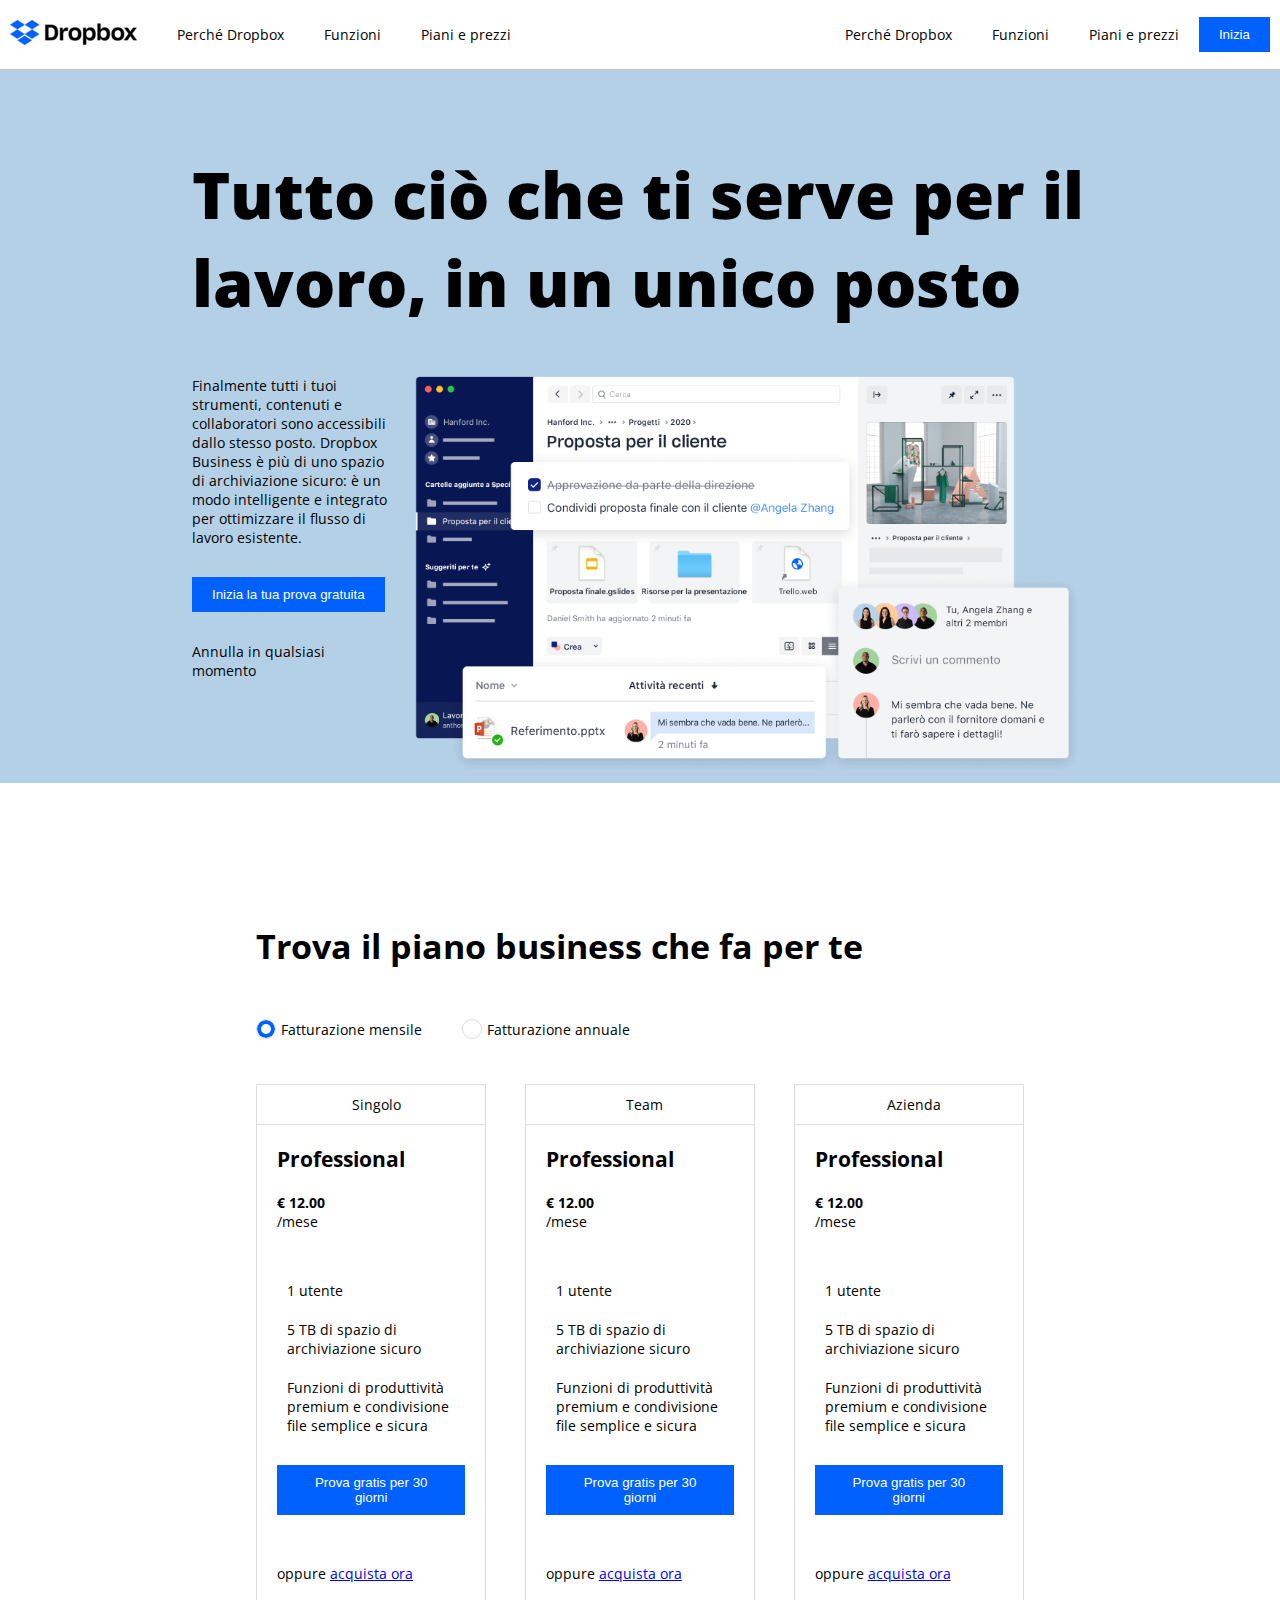
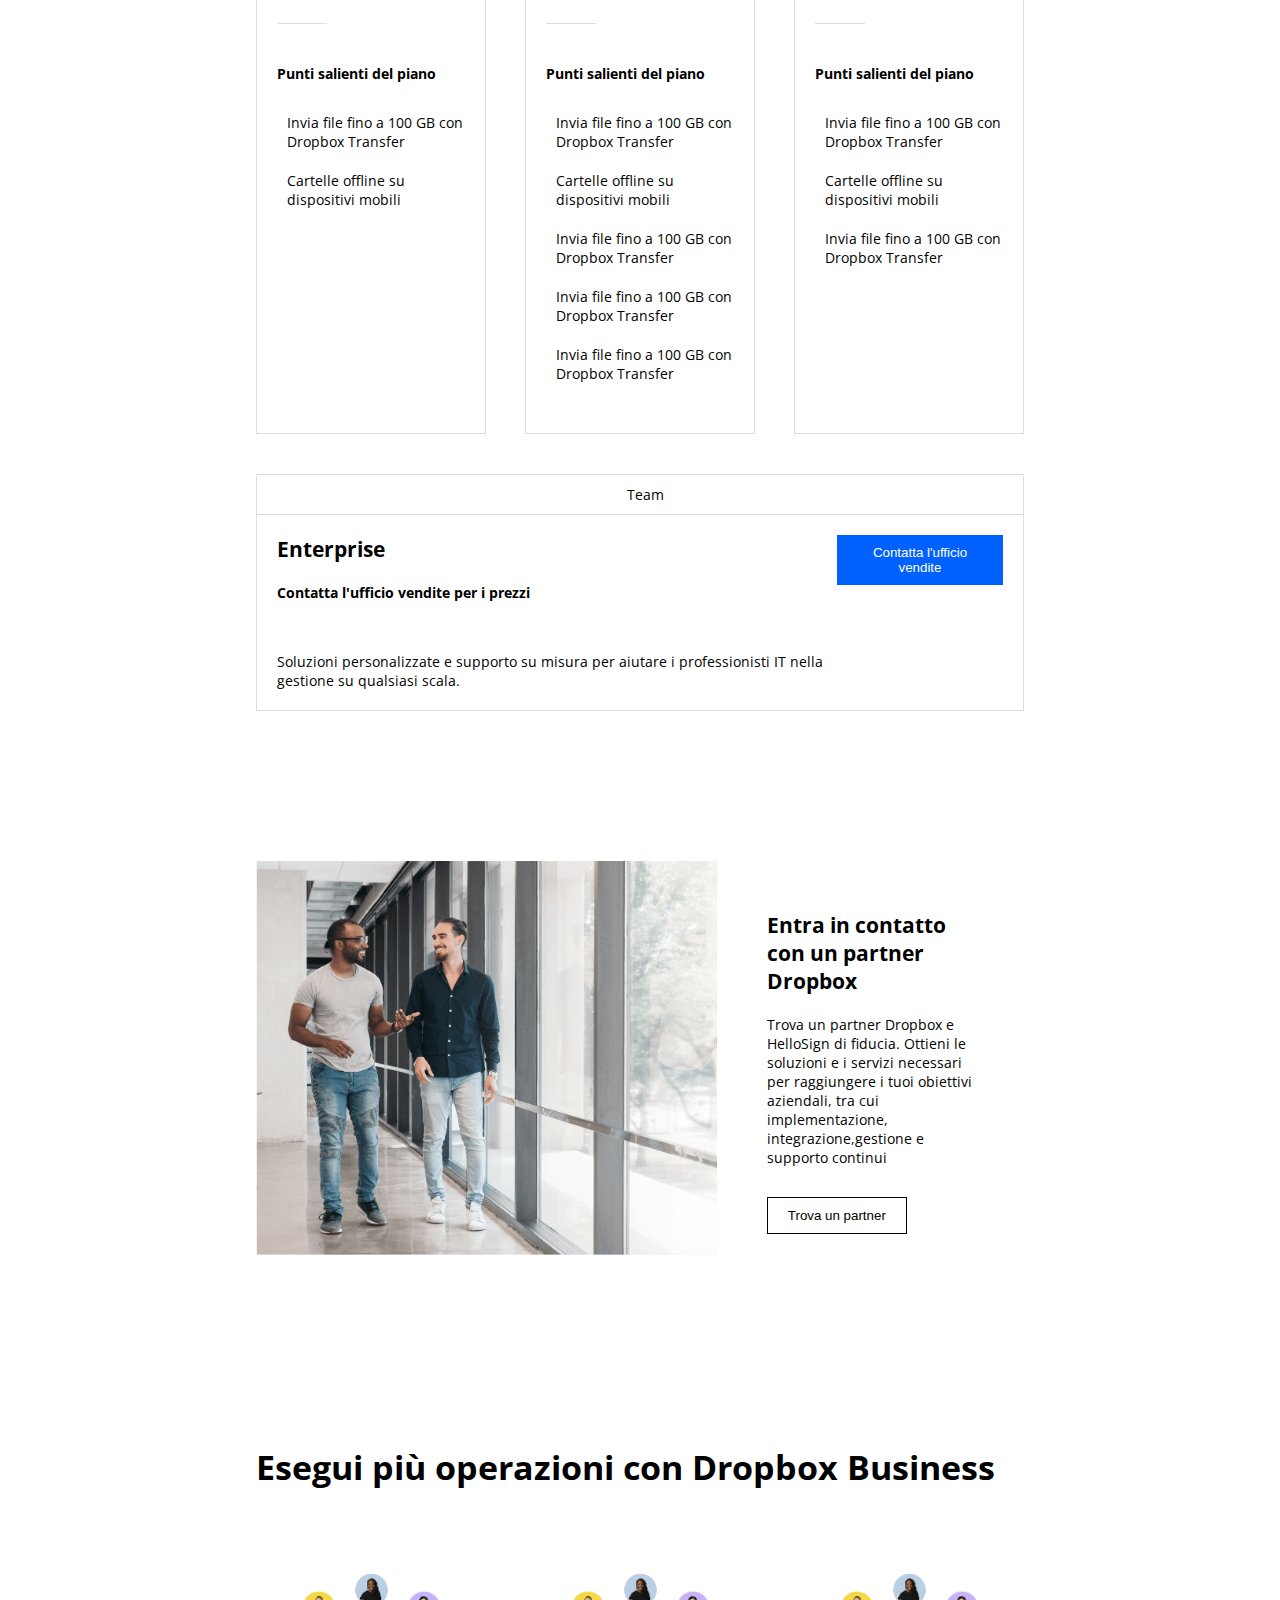
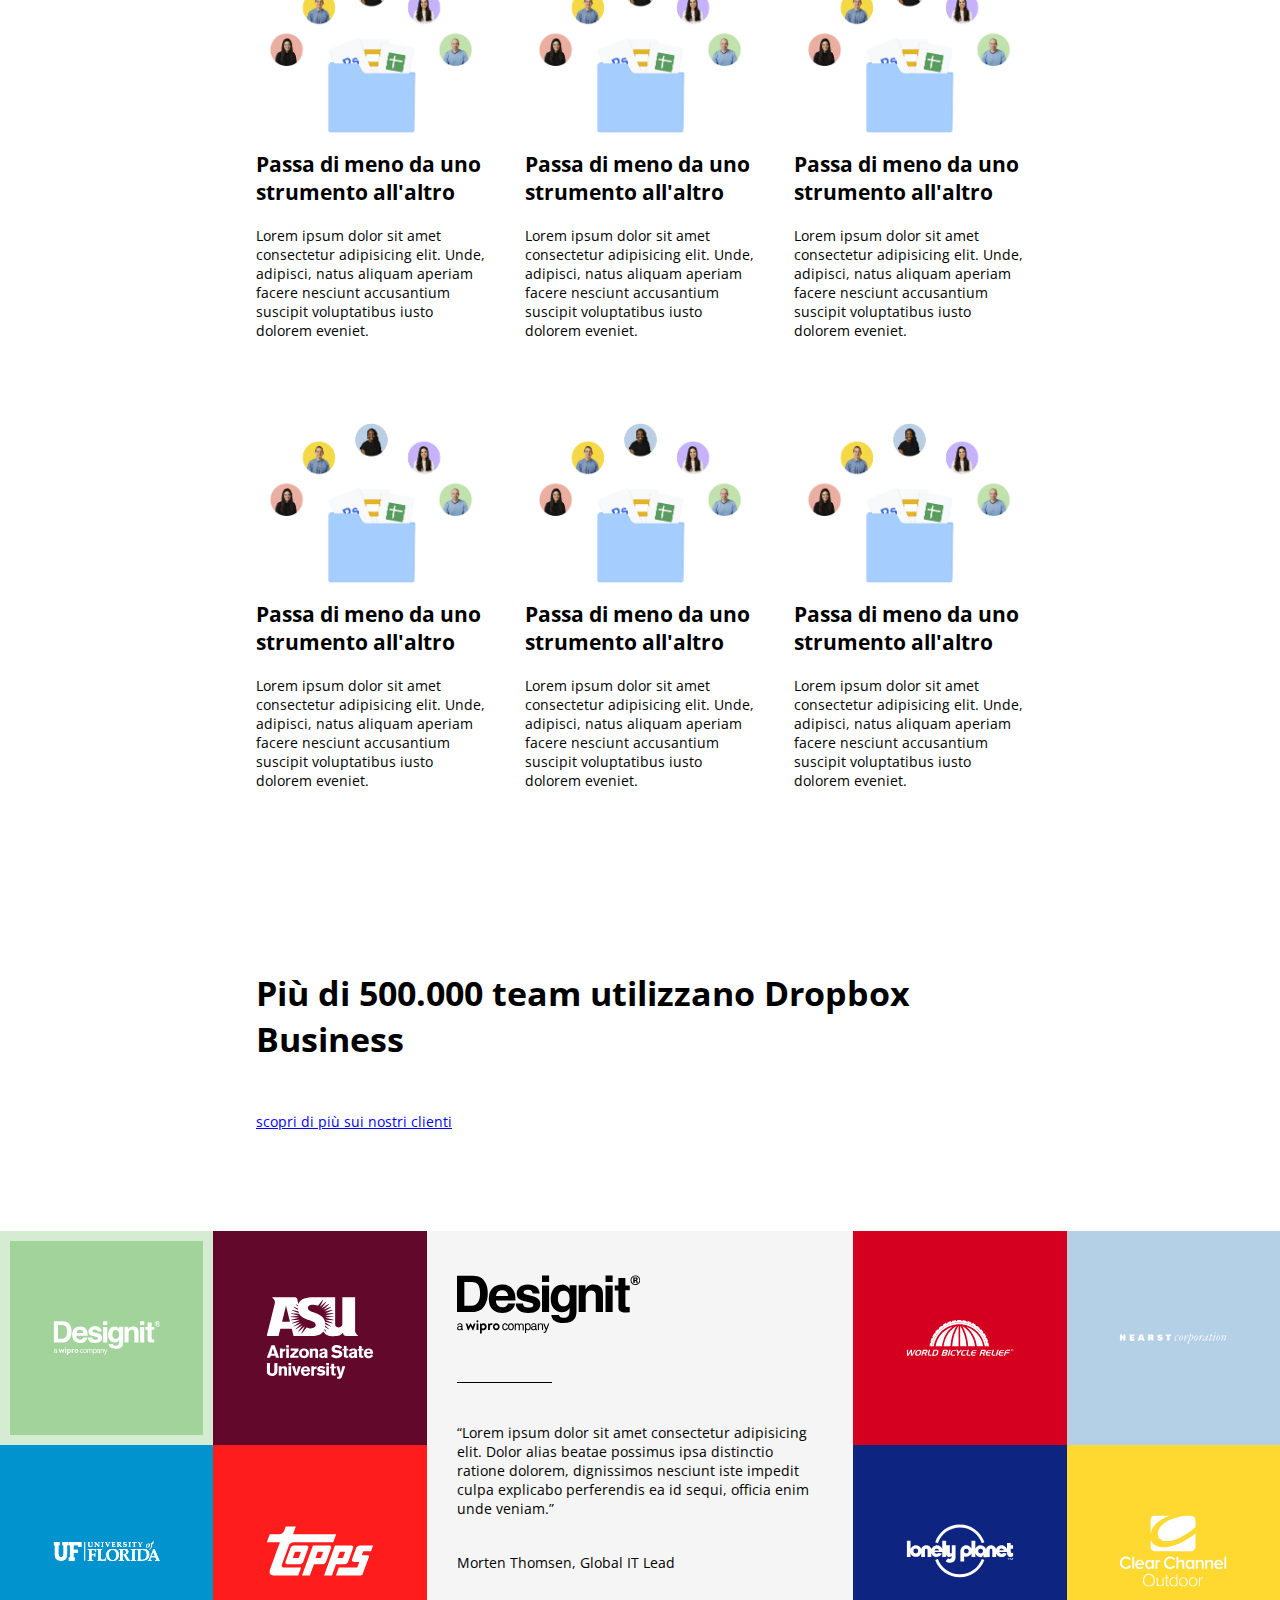
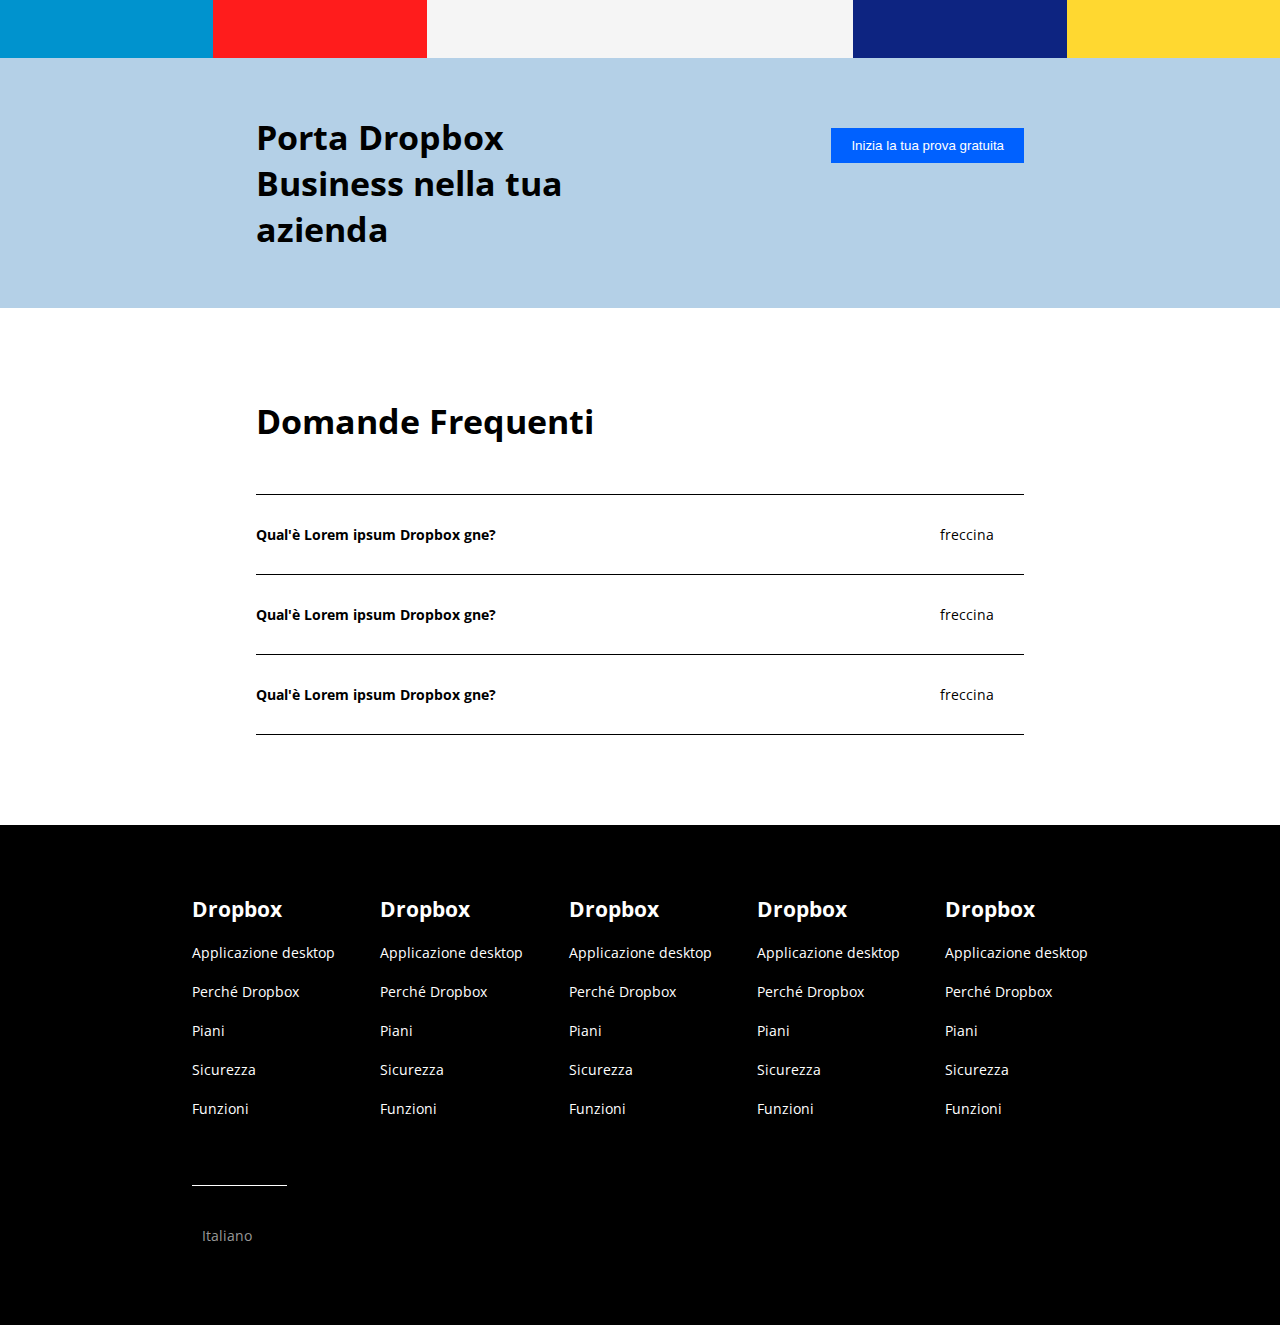
==== index.html @ 6f3a7bd9 "Sezione partner (img + text)" ====
<!DOCTYPE html>
<html lang="en">
<head>
    <meta charset="UTF-8">
    <meta http-equiv="X-UA-Compatible" content="IE=edge">
    <meta name="viewport" content="width=device-width, initial-scale=1.0">

    <!-- Font -->
    <link rel="preconnect" href="https://fonts.googleapis.com">
    <link rel="preconnect" href="https://fonts.gstatic.com" crossorigin>
    <link href="https://fonts.googleapis.com/css2?family=Open+Sans:wght@400;700;800&display=swap" rel="stylesheet">

    <!-- Font-awesome library -->
    <link rel="stylesheet" href="https://cdnjs.cloudflare.com/ajax/libs/font-awesome/6.3.0/css/all.min.css" integrity="sha512-SzlrxWUlpfuzQ+pcUCosxcglQRNAq/DZjVsC0lE40xsADsfeQoEypE+enwcOiGjk/bSuGGKHEyjSoQ1zVisanQ==" crossorigin="anonymous" referrerpolicy="no-referrer" />

    <!-- CSS -->
    <link rel="stylesheet" href="css/style.css">

    <title>Dropbox</title>
</head>

<body>

    <!-- INTESTAZIONE fissa-->
    <header>
        <!-- SINISTRA logo + lista -->
        <nav>
            <div class="img">
                <a href="">
                    <img src="img/logo-small.png" alt="logo header">
                </a>
            </div>
            <ul>
                <li>
                    <a href="#">Perché Dropbox</a>
                </li>
                <li>
                    <a href="#">Funzioni</a>
                </li>
                <li>
                    <a href="#">Piani e prezzi</a>
                </li>

            </ul>
        </nav>

        <!-- DESTRA lista + button -->
        <nav>
            <ul>
                <li>
                    <a href="#">Perché Dropbox</a>
                </li>
                <li>
                    <a href="#">Funzioni</a>
                </li>
                <li>
                    <a href="#">Piani e prezzi</a>
                </li>

            </ul>
            <button>
                <a href="#">
                    Inizia
                </a>
            </button>
        </nav>

    </header>

    <!-- JUMBOTRON -->
    <div class="jumbo">
        <div class="background">
            <div class="centered-wide">
                <h1>Tutto ciò che ti serve per il lavoro, in un unico posto</h1>
                <div class="img-txt">
                    <div class="text">
                        <p>Finalmente tutti i tuoi strumenti, contenuti e collaboratori sono accessibili dallo stesso posto.
                            Dropbox Business è più di uno spazio di archiviazione sicuro: è un modo intelligente e integrato per ottimizzare il flusso di lavoro esistente.
                        </p>
                        <button>
                            <a href="#">Inizia la tua prova gratuita</a>
                        </button>
                        <div>Annulla in qualsiasi momento</div>
                        <div id="jumbo-arrow">
                            <a href="#">
                                <i class="fa-sharp fa-solid fa-arrow-down"></i>
                            </a>
                        </div>
                    </div>
                    <div class="img">
                        <img src="img/jumbo.png" alt="jumbo image">
                    </div>
                </div>
            </div>
        </div>
    </div>

    <!-- parte PRINCIPALE di contenuto -->
    <main>

    <!-- varie sezioni -->

        <!-- Sezione colonne plan -->
        <section class="col-block">
            <div class="centered-narrow">
                <h2>Trova il piano business che fa per te</h2>
                
                <div class="in-line-check">
                    <div class="payment-select">
                        <span class="check selected"></span>
                        <span>Fatturazione mensile</span>
                    </div>
                    <div class="payment-select">
                        <span class="check"></span>
                        <span>Fatturazione annuale</span>
                    </div>
                </div>
                
                <div class="row">
                    
                    <!-- Colonna -->
                    <div class="col">
                        <div class="header">
                            <i class="fa-solid fa-user"></i>
                            <span>Singolo</span>
                        </div>
                        <div class="content">
                            <div class="plan-type">
                                <h3>Professional</h3>
                                <strong class="price">€ 12.00</strong>
                                <br>
                                <span>/mese</span>
                            </div>

                            <ul>
                                <li>
                                    <i class="fa-solid fa-user"></i>
                                    <span>1 utente</span>
                                </li>
                                <li>
                                    <i class="fa-sharp fa-solid fa-folder"></i>
                                    <span>5 TB di spazio di archiviazione sicuro</span>
                                </li>
                                <li>
                                    <i class="fa-sharp fa-solid fa-share-nodes"></i>
                                    <span>Funzioni di produttività premium e condivisione file semplice e sicura</span>
                                </li>

                            </ul>

                            <div class="centered">
                                <button>
                                    <a href="#">Prova gratis per 30 giorni</a>
                                </button>
                            </div>
                            <br>
                            <span>
                                oppure <a class="blue-link" href="#">acquista ora</a>
                            </span>
                            
                            <div class="short-line"></div>

                            <h4>Punti salienti del piano</h4>

                            <ul>
                                <li>
                                    <i class="fa-sharp fa-solid fa-check"></i>
                                    <span>Invia file fino a 100 GB con Dropbox Transfer</span>
                                </li>
                                <li>
                                    <i class="fa-sharp fa-solid fa-check"></i>
                                    <span>Cartelle offline su dispositivi mobili</span>
                                </li>

                            </ul>
                        </div>
                    </div>
                
                    <!-- Colonna -->
                    <div class="col">
                        <div class="header">
                            <i class="fa-solid fa-users"></i>
                            <span>Team</span>
                        </div>
                         <div class="content">
                            <div class="plan-type">
                                <h3>Professional</h3>
                                <strong class="price">€ 12.00</strong>
                                <br>
                                <span>/mese</span>
                            </div>

                            <ul>
                                <li>
                                    <i class="fa-solid fa-user"></i>
                                    <span>1 utente</span>
                                </li>
                                <li>
                                    <i class="fa-sharp fa-solid fa-folder"></i>
                                    <span>5 TB di spazio di archiviazione sicuro</span>
                                </li>
                                <li>
                                    <i class="fa-sharp fa-solid fa-share-nodes"></i>
                                    <span>Funzioni di produttività premium e condivisione file semplice e sicura</span>
                                </li>

                            </ul>

                            <div class="centered">
                                <button>
                                    <a href="#">Prova gratis per 30 giorni</a>
                                </button>
                            </div>
                            <br>
                            <span>
                                oppure <a class="blue-link" href="#">acquista ora</a>
                            </span>
                            
                            <div class="short-line"></div>

                            <h4>Punti salienti del piano</h4>

                            <ul>
                                <li>
                                    <i class="fa-sharp fa-solid fa-check"></i>
                                    <span>Invia file fino a 100 GB con Dropbox Transfer</span>
                                </li>
                                <li>
                                    <i class="fa-sharp fa-solid fa-check"></i>
                                    <span>Cartelle offline su dispositivi mobili</span>
                                </li>
                                <li>
                                    <i class="fa-sharp fa-solid fa-check"></i>
                                    <span>Invia file fino a 100 GB con Dropbox Transfer</span>
                                </li>
                                <li>
                                    <i class="fa-sharp fa-solid fa-check"></i>
                                    <span>Invia file fino a 100 GB con Dropbox Transfer</span>
                                </li>
                                <li>
                                    <i class="fa-sharp fa-solid fa-check"></i>
                                    <span>Invia file fino a 100 GB con Dropbox Transfer</span>
                                </li>

                            </ul>
                        </div>
                    </div>
                    
                    <!-- Colonna -->
                    <div class="col">
                        <div class="header">
                            <i class="fa-sharp fa-solid fa-building"></i>
                            <span>Azienda</span>
                        </div>
                         <div class="content">
                            <div class="plan-type">
                                <h3>Professional</h3>
                                <strong class="price">€ 12.00</strong>
                                <br>
                                <span>/mese</span>
                            </div>

                            <ul>
                                <li>
                                    <i class="fa-solid fa-user"></i>
                                    <span>1 utente</span>
                                </li>
                                <li>
                                    <i class="fa-sharp fa-solid fa-folder"></i>
                                    <span>5 TB di spazio di archiviazione sicuro</span>
                                </li>
                                <li>
                                    <i class="fa-sharp fa-solid fa-share-nodes"></i>
                                    <span>Funzioni di produttività premium e condivisione file semplice e sicura</span>
                                </li>

                            </ul>

                            <div class="centered">
                                <button>
                                    <a href="#">Prova gratis per 30 giorni</a>
                                </button>
                            </div>
                            <br>
                            <span>
                                oppure <a class="blue-link" href="#">acquista ora</a>
                            </span>
                            
                            <div class="short-line"></div>

                            <h4>Punti salienti del piano</h4>

                            <ul>
                                <li>
                                    <i class="fa-sharp fa-solid fa-check"></i>
                                    <span>Invia file fino a 100 GB con Dropbox Transfer</span>
                                </li>
                                <li>
                                    <i class="fa-sharp fa-solid fa-check"></i>
                                    <span>Cartelle offline su dispositivi mobili</span>
                                </li>
                                <li>
                                    <i class="fa-sharp fa-solid fa-check"></i>
                                    <span>Invia file fino a 100 GB con Dropbox Transfer</span>
                                </li>

                            </ul>
                        </div>
                    </div>
                </div>
                <!-- Colonna larga bottom -->
                <div class="col bottom">
                    <div class="header">
                        <i class="fa-sharp fa-solid fa-building"></i>
                        <span>Team</span>
                    </div>
                    <div class="content">
                        <div class="col-bottom-left">
                            <div class="plan-type">
                                <h3>Enterprise</h3>
                                <strong class="price">Contatta l'ufficio vendite per i prezzi</strong>                         
                            </div>
                            <span>
                                Soluzioni personalizzate e supporto su misura per aiutare i professionisti IT nella gestione su qualsiasi scala.
                            </span>
                        </div>
                        
                        <div>
                            <button>
                                <a href="#">
                                    Contatta l'ufficio vendite
                                </a>
                            </button>
                        </div>

                    </div>
                </div>
            </div>
        </section>

        <!-- Sezione immagine-testo -->
        <section>

            <div class="centered-narrow">
                <div class="img-txt">
                    <div class="img">
                        <img src="img/partner.png" alt="partner image">
                    </div>
                    <div class="text">
                        <h3>Entra in contatto con un partner Dropbox</h3>
                        <p>Trova un partner Dropbox e HelloSign di fiducia. Ottieni le soluzioni e i servizi necessari per raggiungere i tuoi obiettivi aziendali, tra cui implementazione, integrazione,gestione e supporto continui</p>
                        <button>
                            <a href="#">Trova un partner</a>
                        </button>
                    </div>
            </div>
                
            </div>

        </section>

        <!-- Sezione cards -->
        <section class="card-section">
            <div class="centered-narrow">
                <h2>Esegui più operazioni con Dropbox Business</h2>
                <!-- contenitore cards -->
                <div class="row">
                    <div class="col">
                        <div class="card">
                            <img src="img/business-feature-switching-tools.png" alt="image">
                            <h3>Passa di meno da uno strumento all'altro</h3>
                            <p>Lorem ipsum dolor sit amet consectetur adipisicing elit. Unde, adipisci, natus aliquam aperiam facere nesciunt accusantium suscipit voluptatibus iusto dolorem eveniet.</p>
                        </div>
                    </div>
                    <div class="col">
                        <div class="card">
                            <img src="img/business-feature-switching-tools.png" alt="image">
                            <h3>Passa di meno da uno strumento all'altro</h3>
                            <p>Lorem ipsum dolor sit amet consectetur adipisicing elit. Unde, adipisci, natus aliquam aperiam facere nesciunt accusantium suscipit voluptatibus iusto dolorem eveniet.</p>
                        </div>
                    </div>
                    <div class="col">
                        <div class="card">
                            <img src="img/business-feature-switching-tools.png" alt="image">
                            <h3>Passa di meno da uno strumento all'altro</h3>
                            <p>Lorem ipsum dolor sit amet consectetur adipisicing elit. Unde, adipisci, natus aliquam aperiam facere nesciunt accusantium suscipit voluptatibus iusto dolorem eveniet.</p>
                        </div>
                    </div>
                    <div class="col">
                        <div class="card">
                            <img src="img/business-feature-switching-tools.png" alt="image">
                            <h3>Passa di meno da uno strumento all'altro</h3>
                            <p>Lorem ipsum dolor sit amet consectetur adipisicing elit. Unde, adipisci, natus aliquam aperiam facere nesciunt accusantium suscipit voluptatibus iusto dolorem eveniet.</p>
                        </div>
                    </div>
                    <div class="col">
                        <div class="card">
                            <img src="img/business-feature-switching-tools.png" alt="image">
                            <h3>Passa di meno da uno strumento all'altro</h3>
                            <p>Lorem ipsum dolor sit amet consectetur adipisicing elit. Unde, adipisci, natus aliquam aperiam facere nesciunt accusantium suscipit voluptatibus iusto dolorem eveniet.</p>
                        </div>
                    </div>
                    <div class="col">
                        <div class="card">
                            <img src="img/business-feature-switching-tools.png" alt="image">
                            <h3>Passa di meno da uno strumento all'altro</h3>
                            <p>Lorem ipsum dolor sit amet consectetur adipisicing elit. Unde, adipisci, natus aliquam aperiam facere nesciunt accusantium suscipit voluptatibus iusto dolorem eveniet.</p>
                        </div>
                    </div>
                </div>
            </div>
        </section>

        <!-- Sezione blocchi companies -->
        <section>
            <div class="centered-narrow">
                <h2>Più di 500.000 team utilizzano Dropbox Business</h2>
                <a href="#" class="blue-link">scopri di più sui nostri clienti</a>
            </div>

            <!-- Blocco quadrati companies -->
            <div class="slider">

                <!-- Macro quadrato -->
                <div class="macro-sq">
                        <div id="sq1l" class="mini-sq slider-select">
                            <svg width="400" height="127" viewBox="0 0 400 127" xmlns="http://www.w3.org/2000/svg">
                                <title>designit</title><g><g transform="translate(0 97.578)"><path d="M85.675 6.92c-4.014 0-7.336 3.391-7.336 7.613 0 4.221 3.253 7.612 7.336 7.612 4.014 0 7.335-3.39 7.335-7.612 0-4.222-3.252-7.613-7.335-7.613zm0 11.627c-2.076 0-3.737-1.8-3.737-4.014 0-2.215 1.66-4.014 3.737-4.014 2.076 0 3.737 1.8 3.737 4.014.069 2.214-1.661 4.014-3.737 4.014zM39.654 7.336h-2.699c-.208 0-.484.207-.554.415l-2.214 6.99-3.806-7.475a.826.826 0 0 0-.623-.346h-.277a.826.826 0 0 0-.623.346l-3.806 7.474-2.215-6.99c-.069-.207-.346-.414-.553-.414h-2.7c-.345 0-.553.276-.414.622L23.599 21.8c.069.208.346.416.553.416h.415a.826.826 0 0 0 .623-.346l4.499-8.79 4.498 8.79a.826.826 0 0 0 .623.346h.415c.208 0 .484-.208.554-.416l4.429-13.84c0-.347-.208-.623-.554-.623zm6.367 0h-2.7a.62.62 0 0 0-.622.622v13.15a.62.62 0 0 0 .623.622h2.699a.62.62 0 0 0 .623-.623V7.958a.62.62 0 0 0-.623-.622zm11.903-.416c-1.869 0-3.599.83-4.844 2.146l-.485-1.315c-.069-.208-.346-.415-.553-.415h-1.246a.62.62 0 0 0-.623.622V28.72a.62.62 0 0 0 .623.623h2.699a.62.62 0 0 0 .623-.623v-7.198c1.176.416 2.422.623 3.737.623 3.806 0 6.92-3.39 6.92-7.612.07-4.222-3.045-7.613-6.851-7.613zm-.761 11.627c-1.108 0-2.215-.277-3.045-.83v-5.468a3.521 3.521 0 0 1 3.045-1.8c2.007 0 3.667 1.8 3.667 4.015 0 2.283-1.66 4.083-3.667 4.083zM74.879 6.92c-2.63 0-4.152 2.146-4.152 2.146l-.485-1.315c-.069-.208-.346-.415-.553-.415h-1.246a.62.62 0 0 0-.623.622v13.15a.62.62 0 0 0 .623.622h2.699a.62.62 0 0 0 .623-.623v-9.204c1.591-1.938 3.598-1.315 4.014-1.107.415.138.692-.07.83-.346.138-.277.692-1.661.969-2.146.207-.484-.139-1.384-2.7-1.384zM45.19.554c-1.176-.346-2.353.415-2.699 1.591-.346 1.177.416 2.422 1.523 2.7 1.176.345 2.353-.416 2.699-1.592.346-1.177-.346-2.353-1.523-2.7z"/><path d="M13.287 21.66a3.373 3.373 0 0 1-.761.278c-.277.069-.484.069-.83.069-.623 0-1.177-.208-1.523-.623a2.418 2.418 0 0 1-.554-1.522H9.55a4.54 4.54 0 0 1-1.868 1.73c-.83.415-1.73.623-2.769.623-.83 0-1.522-.139-2.145-.416-.623-.277-.969-.623-1.384-1.038-.415-.415-.692-.9-.9-1.453a4.29 4.29 0 0 1-.276-1.592c0-.484.069-.969.207-1.453.139-.484.415-.969.83-1.384.416-.415.9-.761 1.523-1.107.623-.277 1.453-.485 2.422-.554l4.291-.277v-1.038c0-.346-.07-.761-.138-1.107a1.64 1.64 0 0 0-.623-1.038c-.277-.208-.554-.415-.9-.554-.346-.138-.83-.207-1.453-.207-.623 0-1.177.069-1.592.207-.415.139-.761.346-.969.623-.484.484-.692 1.038-.692 1.73H.83c0-.692.139-1.246.346-1.73.208-.484.485-.9.9-1.315a5.08 5.08 0 0 1 1.869-1.176 7.239 7.239 0 0 1 2.491-.416c1.384 0 2.491.277 3.322.762.83.553 1.384 1.176 1.73 2.007.277.692.415 1.384.415 2.214v6.99c0 .346.07.623.208.761a.786.786 0 0 0 .553.208h.416l.207-.07v1.869zM9.55 14.81l-3.806.207c-.346 0-.692.07-1.107.208-.346.138-.692.277-1.038.484a3.966 3.966 0 0 0-.762.762c-.207.346-.276.692-.276 1.176 0 .623.207 1.246.622 1.73.416.485 1.177.761 2.146.761a4.29 4.29 0 0 0 1.591-.276c.485-.208.97-.485 1.315-.9.416-.415.762-.969.9-1.523.208-.553.277-1.176.277-1.73v-.9h.138zm101.315 2.145c-.07.761-.208 1.453-.484 2.076a6.31 6.31 0 0 1-1.177 1.592c-.484.484-1.107.9-1.8 1.176-.691.277-1.452.416-2.352.416-1.315 0-2.353-.277-3.183-.762-.83-.553-1.523-1.176-2.007-1.937a7.212 7.212 0 0 1-.9-2.077c-.208-.83-.277-1.73-.277-2.837 0-1.107.07-2.007.277-2.837.208-.83.484-1.454.9-2.076.484-.762 1.176-1.385 2.007-1.938.83-.554 1.868-.761 3.183-.761.83 0 1.592.138 2.284.415.692.277 1.245.623 1.73 1.107a6.31 6.31 0 0 1 1.176 1.592c.277.623.485 1.315.554 2.076h-2.422c-.07-.484-.208-.9-.346-1.315-.208-.346-.416-.692-.692-.969a2.606 2.606 0 0 0-1.038-.623 4.03 4.03 0 0 0-1.315-.207c-.554 0-1.038.069-1.384.277-.416.207-.762.415-1.038.692a3.428 3.428 0 0 0-1.108 1.937c-.207.83-.277 1.661-.277 2.56 0 .9.07 1.731.277 2.561.208.83.554 1.454 1.108 1.938.346.277.692.485 1.038.692.415.208.83.277 1.384.277.484 0 .969-.07 1.384-.277.415-.207.761-.415 1.038-.692.277-.277.484-.553.623-.9.138-.346.276-.76.346-1.245h2.491v.069zm13.149-2.353c0 1.107-.139 2.215-.415 3.183-.277 1.039-.83 1.869-1.592 2.7-.554.484-1.177.9-1.869 1.245a6.56 6.56 0 0 1-2.422.485c-.9 0-1.73-.139-2.422-.485a5.53 5.53 0 0 1-1.868-1.246c-.762-.76-1.315-1.66-1.592-2.699a12.173 12.173 0 0 1-.415-3.183c0-1.107.138-2.214.415-3.183.277-1.038.83-1.869 1.592-2.7a8.793 8.793 0 0 1 1.868-1.245 6.56 6.56 0 0 1 2.422-.484c.9 0 1.73.138 2.422.484a5.53 5.53 0 0 1 1.869 1.246c.761.761 1.315 1.66 1.592 2.699.276.969.415 2.007.415 3.183zm-2.422 0c0-.83-.07-1.66-.277-2.491a4.625 4.625 0 0 0-1.038-2.007c-.277-.277-.692-.554-1.107-.761-.416-.208-.9-.277-1.454-.277-.553 0-1.038.069-1.453.277-.415.207-.761.415-1.107.76a4.625 4.625 0 0 0-1.038 2.008c-.208.83-.277 1.591-.277 2.491 0 .83.069 1.661.277 2.491.207.83.553 1.454 1.038 2.007.277.277.692.554 1.107.762.415.207.9.276 1.453.276.554 0 1.038-.069 1.454-.276.415-.208.76-.416 1.107-.762a4.625 4.625 0 0 0 1.038-2.007c.207-.83.277-1.66.277-2.49zm21.66 7.197v-9.135c0-.484-.069-.968-.138-1.384-.069-.415-.277-.761-.484-1.038-.208-.277-.485-.553-.9-.692a3.765 3.765 0 0 0-1.384-.277c-.415 0-.83.07-1.176.277-.346.139-.692.415-.97.692a3.529 3.529 0 0 0-.968 1.8 10.745 10.745 0 0 0-.208 2.145v7.682h-2.422v-9.135c0-.485-.07-.97-.138-1.385-.07-.415-.208-.76-.485-1.038-.207-.276-.484-.553-.9-.692a3.765 3.765 0 0 0-1.383-.276 3.15 3.15 0 0 0-1.385.346c-.415.207-.76.553-1.038.9a4.396 4.396 0 0 0-.76 1.73 9.734 9.734 0 0 0-.209 1.937v7.682h-2.352V7.543h2.076l.207 2.076c.346-.83.9-1.453 1.661-1.799.761-.415 1.523-.623 2.353-.623 1.038 0 1.938.208 2.7.692a4.589 4.589 0 0 1 1.59 2.007c.208-.484.416-.83.762-1.176.277-.346.692-.623 1.038-.83.415-.208.83-.416 1.246-.485.415-.139.9-.139 1.315-.139 1.591 0 2.837.485 3.598 1.454.762.969 1.177 2.214 1.177 3.875v9.481h-2.422V21.8zm17.717-7.197a10.99 10.99 0 0 1-.554 3.46c-.346 1.038-.9 1.938-1.591 2.63a6.738 6.738 0 0 1-1.661 1.038c-.623.277-1.384.415-2.215.415-.415 0-.761-.069-1.176-.138-.416-.07-.762-.208-1.177-.415-.346-.139-.692-.416-1.038-.623-.277-.277-.554-.554-.761-.9v7.82h-2.422V7.336h2.076l.138 1.868c.415-.692 1.038-1.246 1.8-1.66.83-.416 1.591-.554 2.422-.554.9 0 1.66.138 2.353.415.692.277 1.245.692 1.73 1.176.692.692 1.176 1.592 1.522 2.63.346 1.038.554 2.145.554 3.391zm-2.422 0c0-.692-.07-1.315-.208-2.007a7.905 7.905 0 0 0-.623-1.8c-.277-.553-.692-.968-1.245-1.314-.554-.346-1.177-.484-1.938-.484-.554 0-.969.069-1.315.276-.346.208-.692.416-.969.692-.623.554-1.038 1.177-1.246 2.007-.207.83-.346 1.661-.346 2.56 0 .9.139 1.8.346 2.561.208.83.623 1.454 1.246 2.007.277.277.623.485.969.692.346.208.83.277 1.315.277.761 0 1.453-.138 1.938-.484.553-.346.968-.761 1.245-1.246a6.889 6.889 0 0 0 .623-1.8 8.754 8.754 0 0 0 .208-1.937zm16.193 7.059a3.373 3.373 0 0 1-.76.277c-.278.069-.485.069-.831.069-.623 0-1.177-.208-1.523-.623a2.418 2.418 0 0 1-.553-1.522h-.07a4.54 4.54 0 0 1-1.868 1.73c-.83.415-1.73.623-2.768.623-.83 0-1.523-.139-2.146-.416a4.93 4.93 0 0 1-1.522-1.038c-.415-.415-.692-.9-.9-1.453a4.29 4.29 0 0 1-.277-1.592c0-.484.07-.969.208-1.453.139-.484.415-.969.83-1.384.416-.415.9-.761 1.523-1.107.623-.277 1.453-.485 2.422-.554l4.29-.277v-1.038c0-.346-.068-.761-.138-1.107a1.64 1.64 0 0 0-.622-1.038c-.277-.208-.554-.415-.9-.554-.346-.138-.83-.207-1.453-.207-.623 0-1.177.069-1.592.207-.415.139-.761.346-.969.623-.484.484-.692 1.038-.692 1.73h-2.353c0-.692.139-1.246.346-1.73.208-.484.485-.9.9-1.315a5.08 5.08 0 0 1 1.868-1.176 7.239 7.239 0 0 1 2.492-.416c1.384 0 2.491.277 3.321.762.83.553 1.385 1.176 1.73 2.007.277.692.416 1.384.416 2.214v6.99c0 .346.069.623.207.761a.786.786 0 0 0 .554.208h.415l.208-.07v1.869h.207zm-3.737-6.851l-3.806.207c-.346 0-.692.07-1.107.208-.346.138-.692.277-1.038.484a3.966 3.966 0 0 0-.761.762c-.208.346-.277.692-.277 1.176 0 .623.207 1.246.623 1.73.415.485 1.176.761 2.145.761a4.29 4.29 0 0 0 1.592-.276c.484-.208.969-.485 1.315-.9.415-.415.76-.969.9-1.523.207-.553.276-1.176.276-1.73v-.9h.138zm14.395 6.99v-9.136c0-1.107-.208-1.937-.692-2.56-.485-.623-1.246-.9-2.422-.9-.692 0-1.315.208-1.8.623a4.001 4.001 0 0 0-1.245 1.592 3.831 3.831 0 0 0-.415 1.799c-.07.692-.07 1.315-.07 1.869v6.712h-2.422V7.405h2.076l.208 2.145c.208-.415.415-.761.761-1.107.346-.346.692-.554 1.038-.761.415-.208.83-.346 1.246-.485.415-.138.83-.138 1.246-.138 1.66 0 2.837.484 3.667 1.384.83.9 1.246 2.214 1.246 3.875V21.8h-2.422zm9.55 2.906c-.346.9-.83 1.66-1.384 2.214-.554.554-1.384.83-2.491.83-.623 0-1.108-.068-1.454-.138-.346-.069-.622-.138-.692-.207V25.26c.139.069.346.069.485.138.138.07.346.07.553.07h.692a2.65 2.65 0 0 0 1.315-.347c.346-.208.623-.554.83-1.107l.9-2.422-5.674-14.395h2.699l4.221 11.35 4.014-11.35h2.491l-6.505 17.509z"/></g><path d="M16.055 14.533v51.765H31.42c7.82 0 13.287-3.876 16.401-11.558 1.661-4.221 2.491-9.273 2.491-15.155 0-8.097-1.245-14.256-3.806-18.616-2.56-4.29-7.543-6.436-15.086-6.436H16.055zM46.436 2.56C52.042 4.36 56.54 7.75 59.931 12.595a35.985 35.985 0 0 1 5.675 12.803c.968 4.567 1.522 8.927 1.522 13.149 0 10.519-2.145 19.446-6.367 26.713-5.744 9.896-14.602 14.81-26.574 14.81H0V.83h34.187c4.913.07 8.996.623 12.249 1.73zm42.837 33.287c-2.145 2.145-3.53 5.12-4.083 8.858h26.298c-.277-3.945-1.661-6.99-4.083-9.066-2.422-2.076-5.467-3.114-9.066-3.114-3.875.07-6.92 1.107-9.066 3.322M112.18 22.56c4.083 1.799 7.474 4.705 10.104 8.65 2.422 3.46 3.944 7.543 4.636 12.11.416 2.7.623 6.506.485 11.627h-42.56c.276 5.952 2.283 10.035 6.09 12.457 2.352 1.453 5.12 2.214 8.373 2.214 3.46 0 6.298-.83 8.512-2.63 1.8-1.522 2.215-2.283 3.114-5.536h15.64c-.415 5.052-2.283 8.512-5.674 12.111-5.26 5.675-12.526 8.512-22.007 8.512-7.751 0-14.672-2.422-20.554-7.197-5.951-4.775-8.927-12.664-8.927-23.46 0-10.173 2.63-17.924 8.027-23.391 5.398-5.398 12.388-8.097 20.9-8.097 5.121-.139 9.758.83 13.84 2.63m31.696 38.823c.346 2.699 1.038 4.637 2.077 5.813 1.937 2.007 5.467 3.045 10.588 3.045 3.045 0 5.398-.415 7.197-1.315 1.8-.9 2.699-2.214 2.699-4.014 0-1.73-.692-3.044-2.145-3.944-1.454-.9-6.782-2.422-15.987-4.637-6.643-1.66-11.349-3.737-14.048-6.159-2.768-2.422-4.083-5.952-4.083-10.519 0-5.398 2.145-10.035 6.367-13.98 4.221-3.875 10.242-5.812 17.924-5.812 7.266 0 13.218 1.453 17.854 4.36 4.637 2.906 7.267 7.958 7.959 15.155h-15.294c-.208-1.938-.762-3.53-1.661-4.706-1.73-2.076-4.568-3.114-8.65-3.114-3.323 0-5.745.485-7.198 1.592-1.384 1.038-2.145 2.214-2.145 3.668 0 1.799.761 3.045 2.283 3.806 1.523.83 6.852 2.214 15.987 4.221 6.09 1.454 10.726 3.599 13.702 6.505 3.045 2.907 4.498 6.575 4.498 11.004 0 5.813-2.145 10.519-6.436 14.187-4.36 3.668-11.003 5.467-20.069 5.467-9.204 0-15.986-1.938-20.415-5.813-4.36-3.876-6.575-8.858-6.575-14.81h15.571zm98.063 2.076c2.422-2.699 3.668-6.99 3.668-12.941 0-5.536-1.177-9.827-3.53-12.734-2.353-2.906-5.398-4.36-9.342-4.36-5.33 0-8.997 2.492-11.004 7.544-1.038 2.699-1.592 6.02-1.592 9.965 0 3.391.554 6.436 1.73 9.135 2.007 4.914 5.744 7.405 11.073 7.405 3.53.07 6.505-1.315 8.997-4.014m-5.19-42.076c3.736 1.523 6.712 4.36 8.996 8.443v-8.443h15.017v55.571c0 7.543-1.245 13.287-3.806 17.093-4.36 6.644-12.734 9.897-25.121 9.897-7.474 0-13.564-1.454-18.27-4.43-4.706-2.906-7.336-7.335-7.82-13.148h16.678c.415 1.8 1.107 3.045 2.076 3.875 1.661 1.384 4.43 2.076 8.305 2.076 5.467 0 9.204-1.868 11.072-5.536 1.246-2.353 1.869-6.298 1.869-11.834v-3.737c-1.453 2.491-3.045 4.36-4.775 5.606-3.045 2.353-6.99 3.46-11.834 3.46-7.543 0-13.495-2.63-17.993-7.89-4.498-5.259-6.713-12.456-6.713-21.453 0-8.72 2.145-15.986 6.505-21.937 4.29-5.952 10.45-8.859 18.34-8.859 2.768-.069 5.328.416 7.473 1.246m75.987 3.46c3.806 3.184 5.744 8.443 5.744 15.779V80h-15.71V44.43c0-3.046-.415-5.468-1.246-7.06-1.522-2.976-4.36-4.498-8.58-4.498-5.191 0-8.651 2.145-10.59 6.574-1.037 2.353-1.522 5.33-1.522 8.928v31.695h-15.294V21.522h14.74v8.582c1.939-3.045 3.807-5.19 5.537-6.505 3.114-2.353 7.128-3.53 11.972-3.53 6.229 0 11.142 1.592 14.949 4.775m11.349-2.837h15.571V80h-15.571V22.007zm15.502-7.474h-15.502V.415h15.502v14.118zm-154.118 7.474h15.502V80h-15.502V22.007zm15.502-7.474h-15.502V.415h15.502v14.118zm143.114 18.2V22.008h8.097V5.467h15.225v16.47h9.55v10.727h-9.55v31.073c0 2.422.346 3.875.9 4.498.622.623 2.49.9 5.605.9.484 0 .969 0 1.453-.07.485 0 1.038-.068 1.523-.138v11.488l-7.267.346c-7.266.208-12.18-.969-14.81-3.806-1.73-1.73-2.63-4.429-2.63-8.166V32.734h-8.096zm46.09-25.743c-.415-.139-1.038-.208-1.8-.208h-.691v3.391h1.176c.692 0 1.246-.138 1.661-.415.415-.277.623-.761.623-1.384 0-.692-.346-1.177-.969-1.384zm-5.536 9.342V4.706H390.31c.97.07 1.661.277 2.284.623 1.038.553 1.592 1.453 1.592 2.768 0 .969-.277 1.66-.83 2.076-.554.484-1.246.692-2.008.83.693.139 1.315.346 1.661.693.692.553 1.038 1.453 1.038 2.63v1.037c0 .07 0 .208.07.346 0 .139 0 .208.069.346l.138.346h-2.906c-.07-.346-.139-.9-.208-1.591 0-.692-.07-1.177-.208-1.454a1.248 1.248 0 0 0-.83-.83c-.277-.138-.554-.208-1.038-.208l-.623-.069h-.623v4.083h-3.252zM383.045 4.43c-1.66 1.73-2.491 3.737-2.491 6.09 0 2.422.83 4.498 2.56 6.228 1.661 1.73 3.737 2.561 6.09 2.561 2.422 0 4.43-.9 6.09-2.56 1.661-1.73 2.56-3.807 2.56-6.16s-.83-4.36-2.49-6.09c-1.662-1.73-3.738-2.63-6.16-2.63-2.422-.069-4.429.762-6.159 2.561zm13.495 13.633c-2.007 2.007-4.498 2.976-7.336 2.976-2.976 0-5.467-1.038-7.474-3.045-2.007-2.007-3.045-4.498-3.045-7.474 0-3.045 1.107-5.606 3.253-7.612 2.076-1.938 4.498-2.838 7.197-2.838 2.907 0 5.329 1.038 7.405 3.114 2.007 2.007 3.114 4.499 3.114 7.405.07 2.907-.969 5.398-3.114 7.474z"/></g>
                            </svg>

                        </div>
                        <div id="sq2l" class="mini-sq">
                            <svg width="398" height="305" viewBox="0 0 398 305" xmlns="http://www.w3.org/2000/svg"><title>asu_university_vert_rgb</title><g transform="translate(-1 -1)"><g transform="translate(0 179.31)"><path d="M30.62 1.655l17.104 46.62H35.31l-2.207-7.447H16l-2.207 7.448H1.38l17.38-46.62H30.62zm-6.344 11.31c-.552 2.483-1.38 4.966-1.931 7.173-1.104 3.586-2.759 9.103-3.862 12.414h11.862l-6.07-19.586zm36.138 4.414c2.207-1.93 4.69-3.31 9.93-3.862v9.104l-3.31.551c-4.965.828-6.344 1.656-6.344 6.07v19.586H50.483V13.793h9.93v3.586zM73.93 1.655h9.931v8h-9.931v-8zm0 12.138h9.931v34.759h-9.931V13.793z"/><path d="M90.2068966 13.7931034L119.724138 13.7931034 119.724138 21.5172414 101.241379 40.2758621 119.724138 40.2758621 119.724138 48.2758621 88.2758621 48.2758621 88.2758621 40.5517241 107.034483 21.5172414 90.4827586 21.5172414 90.4827586 13.7931034z"/><path d="M158.897 31.172c0 8.828-4.966 18.207-18.483 18.207-9.655 0-18.483-5.517-18.483-18.207 0-10.482 6.62-19.034 19.862-18.206 13.793.551 17.104 11.862 17.104 18.206zm-25.38-6.896c-1.38 1.93-1.655 4.414-1.655 6.62 0 5.518 2.759 10.207 8.276 10.207 5.517 0 8.276-4.413 8.276-9.93 0-3.863-.828-6.897-2.759-8.552-2.207-1.931-4.414-1.931-6.069-1.931-2.758.551-4.69 1.379-6.069 3.586zm38.897-7.173c1.103-1.103 1.655-1.93 3.31-2.758 1.655-.552 3.862-1.38 6.345-1.38 1.931 0 4.414.276 6.069 1.38 3.586 1.93 4.69 4.965 4.69 10.483v23.724H182.62V28.966c0-3.035 0-4.138-.552-5.242-.828-1.93-2.483-2.758-4.69-2.758-5.241 0-5.241 4.413-5.241 8.551v18.759H161.93V14.069h10.207l.276 3.034zm25.655 6.621c.276-2.483.552-5.241 3.586-7.724 3.31-2.483 7.173-3.034 11.31-3.034 4.138 0 14.621 1.103 14.621 9.93v20.138c0 3.587.276 4.138 1.104 5.518h-9.931v-3.31c-2.483 1.93-5.518 4.137-10.483 4.137-8 0-11.31-5.793-11.31-10.482 0-5.518 4.413-8.828 7.172-9.931 2.759-1.104 9.38-2.483 13.517-3.31v-1.932c0-1.655-.276-4.138-3.862-4.138-4.414 0-4.965 2.759-5.241 4.138h-10.483zm12.69 10.483c-1.656.552-4.414 1.655-4.414 4.414 0 1.655 1.38 3.586 3.862 3.586 1.38 0 2.483-.552 3.586-1.104 3.31-2.206 3.586-5.24 3.586-8.827l-6.62 1.93zm39.172.276c1.103 1.38 2.207 2.483 4.414 3.586 3.034 1.655 6.345 2.207 9.103 2.207 4.69 0 8.552-2.207 8.552-5.517 0-3.587-4.69-4.414-8.276-4.69-2.483-.276-5.241-.552-7.724-1.103-2.759-.552-12.69-2.76-12.69-12.69C243.31 4.138 254.07.552 262.07.552c10.759 0 16.552 5.241 20.69 8.827l-8.552 6.07c-1.38-1.38-2.759-2.76-4.69-3.863-1.655-.827-4.69-1.93-7.724-1.93-4.69 0-6.896 2.758-6.896 4.965 0 3.586 3.862 4.138 6.069 4.413 4.965.552 11.586 1.932 14.344 2.76 5.242 1.93 8 6.068 8 11.585 0 3.31-1.379 7.173-3.586 9.931-4.138 4.966-11.034 6.345-17.655 6.345-13.241 0-18.483-6.069-21.241-9.38l9.103-5.792zm38.897-30.62h10.206V14.62h6.621v6.345h-6.62v15.448c0 2.207 0 3.862 2.758 3.862h3.586v8c-2.207.276-3.586.552-5.241.552-3.586 0-7.448-.276-9.655-3.31-1.38-1.932-1.38-4.415-1.38-7.725V21.241h-4.965v-6.344h4.965V3.862h-.275zm19.862 19.861c.276-2.483.551-5.241 3.586-7.724 3.31-2.483 7.172-3.034 11.31-3.034 4.138 0 14.62 1.103 14.62 9.93v20.138c0 3.587.277 4.138 1.104 5.518h-9.93v-3.31c-2.483 1.93-5.518 4.137-10.483 4.137-8 0-11.31-5.793-11.31-10.482 0-5.518 4.413-8.828 7.172-9.931 2.758-1.104 9.379-2.483 13.517-3.31v-1.932c0-1.655-.276-4.138-3.862-4.138-4.414 0-4.966 2.759-5.242 4.138H308.69zm12.965 10.483c-1.655.552-4.414 1.655-4.414 4.414 0 1.655 1.38 3.586 3.862 3.586 1.38 0 2.483-.552 3.587-1.104 3.31-2.206 3.586-5.24 3.586-8.827l-6.62 1.93zm23.448-30.345h10.207v10.759h6.621v6.345h-6.62v15.448c0 2.207 0 3.862 2.758 3.862h3.586v8c-2.207.276-3.586.552-5.241.552-3.586 0-7.448-.276-9.655-3.31-1.38-1.932-1.38-4.415-1.38-7.725V21.241h-4.965v-6.344h4.965V3.862h-.276zm52.966 35.862c-1.103 1.655-2.483 3.586-4.138 5.242-3.034 2.758-7.448 4.965-12.965 4.965-10.207 0-17.38-6.62-17.38-17.931 0-8.276 4.138-19.034 17.655-19.034 1.931 0 8 .275 12.414 4.965 4.414 4.966 4.69 11.586 4.966 15.448h-24.828c0 4.414 2.483 8.552 8 8.552 5.517 0 7.448-3.586 8.828-6.069l7.448 3.862zM387.862 26.76c-.276-1.38-.552-3.31-1.931-4.966-1.38-1.38-3.31-1.93-4.965-1.93-2.483 0-4.138 1.103-5.242 2.206-1.38 1.655-1.655 3.034-1.93 4.69h14.068z"/><g><path d="M41.103 67.862V94.07c0 4.414 0 9.103-2.758 13.241-4.966 8-15.448 8.552-17.38 8.552-3.586 0-7.724-.828-10.758-2.483-9.104-4.69-9.104-12.965-8.828-19.31V67.862h11.862v29.241c0 2.483 0 4.414.828 5.794 1.38 2.482 4.69 3.31 7.448 3.31 8 0 8-5.517 8-9.104V68.138l11.586-.276zM56.552 83.31c1.103-1.103 1.655-1.93 3.31-2.758 1.655-.552 3.862-1.38 6.345-1.38 1.93 0 4.414.276 6.069 1.38 3.586 1.93 4.69 4.965 4.69 10.482v23.725H66.759V95.172c0-3.034 0-4.138-.552-5.241-.828-1.931-2.483-2.759-4.69-2.759-5.241 0-5.241 4.414-5.241 8.552v18.759H46.069V80h10.207v3.31h.276zm25.93-15.448h9.932v8h-9.931v-8zm0 12.138h9.932v34.759h-9.931V80zm12.966 0h10.759c4.138 15.448 4.965 18.483 6.069 25.103 1.38-7.724 1.655-8.551 3.586-16.551L118.07 80h10.483l-11.31 34.483h-10.76L95.449 80zm67.586 25.931c-1.103 1.655-2.482 3.586-4.137 5.241-3.035 2.759-7.449 4.966-12.966 4.966-10.207 0-17.38-6.62-17.38-17.931 0-8.276 4.139-19.035 17.656-19.035 1.93 0 8 .276 12.414 4.966 4.413 4.965 4.69 11.586 4.965 15.448H138.76c0 4.414 2.482 8.552 8 8.552 5.517 0 7.448-3.586 8.827-6.069l7.448 3.862zm-10.206-12.965c-.276-1.38-.552-3.31-1.931-4.966-1.38-1.38-3.31-1.931-4.966-1.931-2.483 0-4.138 1.103-5.241 2.207-1.38 1.655-1.656 3.034-1.931 4.69h14.069zm24.551-9.38c2.207-1.93 4.69-3.31 9.931-3.862v9.104l-3.31.551c-4.966.828-6.345 1.655-6.345 6.07v19.585h-10.207V80h9.931v3.586zm16.276 19.31c2.759 2.76 6.345 4.69 9.931 4.69 2.483 0 6.07-.827 6.07-3.31 0-1.104-.828-1.655-1.38-1.931-1.655-.828-3.862-1.104-5.793-1.38-1.655-.275-3.035-.551-4.69-1.103-2.207-.552-4.138-1.38-5.793-3.034-1.655-1.656-2.483-3.862-2.483-6.621 0-5.793 4.966-11.586 14.62-11.586 8.277 0 12.966 3.586 15.45 5.241l-6.346 5.793c-3.31-2.483-6.344-3.31-8.551-3.31-3.862 0-4.966 1.655-4.966 2.483 0 1.93 2.207 2.482 5.517 3.034 6.897 1.38 14.897 3.035 14.897 11.31 0 8.276-8.276 12.138-16.276 12.138-9.655 0-14.62-4.69-16.828-6.62l6.621-5.793zm29.793-35.034h9.931v8h-9.93v-8zm0 12.138h9.931v34.759h-9.93V80zm18.759-9.931h10.207v10.759h6.62v6.344h-6.62v15.449c0 2.207 0 3.862 2.758 3.862h3.587v8c-2.207.276-3.587.551-5.242.551-3.586 0-7.448-.275-9.655-3.31-1.38-1.93-1.38-4.414-1.38-7.724V87.448h-5.24v-6.345h4.965V70.07zM294.345 80l-12.138 37.241c-.828 2.207-1.655 4.414-3.31 6.345-2.483 2.483-4.69 2.759-7.449 2.759H264v-8h3.586c1.655 0 4.138 0 4.138-2.483 0-.828-.276-1.655-.552-2.483L260.966 80h10.758l5.793 24.828L283.31 80h11.035z"/></g></g><path d="M335.724 138.207c-4.965-5.241-4.69-10.759-4.69-10.759V1.103H283.31V102.07c-.551 9.655-9.93 11.862-15.172 11.862-7.448-.276-11.586-4.414-11.586-11.586V1.103H209.93h-32.828c-25.379 0-49.379 3.863-57.655 25.104l-4.69-18.759c-1.103-3.862-5.24-6.345-9.103-6.345H22.621c-1.104 0-1.655.276-1.104 1.104 0 0 2.207 2.207 6.345 6.896 5.793 6.621 3.586 15.173 3.586 15.173L1.103 146.206h44.414l6.345-26.758h42.759l6.62 26.759h58.207c24 0 43.31-2.483 52.966-17.38 7.172 13.518 22.62 20.139 49.93 17.656 9.38-.828 18.76-5.242 22.897-12.414l1.931 5.793c1.656 3.586 4.966 6.069 9.38 6.069h44.69c1.103.276 1.655 0 .827-.828 0 0-2.483-2.758-6.345-6.896zM110.621 27.31l8 4.69c-.276 1.38-.552 3.034-.828 4.414l-8.276-7.724c-.827-.828.276-1.931 1.104-1.38zm-8 9.931l14.896 6.07c0 1.655 0 4.137.276 6.068l-16-10.482c-.827-.552-.276-1.931.828-1.656zm-6.07 11.587l22.07 4.965c.551 2.759 1.655 5.517 2.758 7.724L96 50.483c-.828-.552-.552-1.931.552-1.655zM58.484 92.966l14.62-59.587L88 92.966H58.483zm122.207 19.862c-4.138 3.862-12.138 5.793-20.69 4.965-4.966-.552-9.931-3.034-9.931-3.034l-17.931 22.069c-.828.827-2.207 0-1.655-1.104l12.138-24.552c.276-.275-.276-.551-.552-.275l-21.793 19.034c-.828.828-1.931-.276-1.38-1.38l16.828-22.344c.276-.276 0-.552-.276-.276l-25.103 15.172c-.828.552-1.931-.827-1.104-1.379l20.966-19.586c.276-.276 0-.552-.276-.552l-27.862 11.31c-1.103.276-1.655-1.103-.828-1.655l24.552-16c.276-.275 0-.551-.276-.551l-28.965 6.896c-1.104.276-1.38-1.103-.552-1.655l27.31-11.862c.276 0 .276-.552 0-.552l-30.344 1.931c-1.104 0-1.38-1.379-.276-1.655l29.241-7.448c.276 0 .276-.552 0-.552l-30.345-2.759c-1.103 0-1.103-1.655 0-1.655l30.345-2.758c.276 0 .276-.276 0-.552L92.69 62.621c-1.104-.276-.828-1.655.276-1.655l28.965 1.655c7.448 13.517 23.172 19.034 36.966 24C172.414 91.31 184 95.172 184 105.655c0 2.759-1.103 5.242-3.31 7.173zm41.655 17.103l-6.897-6.069s1.104-2.483 1.655-4.138l6.621 8.828c.552.827-.552 1.93-1.38 1.379zm9.93-8.828l-13.792-8.275s.551-4.138.551-6.345l14.345 13.241c.828.828-.276 1.931-1.103 1.38zm8-10.206l-20.965-8.552s0-4.966-.551-7.724l22.344 14.62c.828.552.276 1.931-.827 1.656zm11.035-36.414l-30.344 2.758c-.276 0-.276.276 0 .552l29.24 7.448c1.104.276.828 1.656-.275 1.656l-30.345-1.931c-.276 0-.276.275 0 .551l27.31 11.862c1.104.552.552 1.931-.551 1.655l-27.862-5.793s-1.104-12.413-15.724-22.62c-7.449-5.242-16.828-8.828-24.828-11.862-6.345-2.483-12.138-4.69-16.276-7.173-4.69-3.034-6.896-6.345-6.896-10.207 0-2.758.827-5.241 2.758-7.172 3.31-3.31 9.104-4.69 17.104-4.69 8.551 0 17.655 3.862 17.655 3.862l18.207-22.62c.827-.828 2.207 0 1.655 1.103L199.724 36.69c0 .276.276.551.276.276l22.069-19.035c.828-.828 1.931.276 1.38 1.38l-17.104 22.62c-.276.276 0 .552.276.276L232 26.759c.828-.552 1.931.827 1.103 1.379l-20.965 19.586c-.276.276 0 .552.276.276l27.862-11.31c1.103-.276 1.655 1.103.827 1.655l-24.551 16c-.276.276 0 .552.276.552l29.517-6.621c1.103-.276 1.38 1.103.552 1.655l-27.31 11.862c-.277 0-.277.552 0 .552l30.344-1.931c1.103 0 1.38 1.38.276 1.655l-29.241 7.448c-.276 0-.276.552 0 .552l30.344 2.759c1.104 0 1.104 1.655 0 1.655z"/></g></svg>

                        </div>
                        <div id="sq3l" class="mini-sq">
                            <svg width="195" height="37" viewBox="0 0 195 37" xmlns="http://www.w3.org/2000/svg"><g fill="none" fill-rule="evenodd"><path d="M56.07 2.21v33.88h1.5V2.21z" fill="#ffffff"/><path d="M169.09 11c.13.358.38.659.71.85.424.226.9.333 1.38.31a3.74 3.74 0 0 0 1.33-.22 6.17 6.17 0 0 0 1.23-.65 4.69 4.69 0 0 0 .94-.78 4.59 4.59 0 0 0 .74-1.46 6 6 0 0 0 .32-1.91 3.3 3.3 0 0 0-.12-.93 1.93 1.93 0 0 0-.39-.73 1.87 1.87 0 0 0-.79-.49 3.32 3.32 0 0 0-1.15-.19 3.56 3.56 0 0 0-1.42.29 5.47 5.47 0 0 0-1.23.73 5.18 5.18 0 0 0-.78.71 4.33 4.33 0 0 0-.66 1.41 6.36 6.36 0 0 0-.3 1.89 3.43 3.43 0 0 0 .2 1.18zm1.86-3.47a4 4 0 0 1 .74-1.66 1.34 1.34 0 0 1 1-.44 1.18 1.18 0 0 1 .93.4c.27.373.399.83.36 1.29a8.62 8.62 0 0 1-.31 2.21 5.51 5.51 0 0 1-.47 1.24 1.84 1.84 0 0 1-.56.65 1.28 1.28 0 0 1-.72.2 1.22 1.22 0 0 1-1-.39 2 2 0 0 1-.34-1.29 8.71 8.71 0 0 1 .33-2.23zm6.73-1.72h1l-1.06 5.47a23 23 0 0 1-.67 3 1.06 1.06 0 0 1-.31.49.64.64 0 0 1-.39.14.6.6 0 0 1-.4-.15 1.39 1.39 0 0 1-.33-.5h-.23c-.05.26-.11.51-.18.73s-.17.51-.3.88c.151.07.314.114.48.13.253-.006.5-.075.72-.2a4.94 4.94 0 0 0 1.4-1.18 6.38 6.38 0 0 0 1.11-1.85c.4-1.12.734-2.261 1-3.42l.77-3.54h1.87a4.7 4.7 0 0 1 .23-.76l-.07-.12a6.38 6.38 0 0 1-.71.07c-.527.033-.86.033-1 0h-.12a20.22 20.22 0 0 1 .43-1.95 2.67 2.67 0 0 1 .2-.54.75.75 0 0 1 .27-.28.67.67 0 0 1 .35-.1 1 1 0 0 1 .53.19c.24.176.444.396.6.65h.22a13.43 13.43 0 0 1 .41-1.87 1.68 1.68 0 0 0-.6-.12 1.8 1.8 0 0 0-.69.11 7.53 7.53 0 0 0-1 .67 14.67 14.67 0 0 0-1.42 1.16 3.1 3.1 0 0 0-.61.75 3.86 3.86 0 0 0-.26.86c0 .19-.07.31-.1.39a5.66 5.66 0 0 1-.79.28c-.32.093-.56.17-.72.23l-.07.37h.44zM76.07 22.3h-1.33a7.08 7.08 0 0 1-.17 1.7.47.47 0 0 1-.29.35 9.82 9.82 0 0 1-2.47.18c-.453 0-1.323-.037-2.61-.11v-2.08c0-2.62.057-4.43.17-5.43l1.59-.07h1.43a13.64 13.64 0 0 1 2.32.17 4 4 0 0 1 1.26.35.29.29 0 0 1 .14.15c.063.262.094.53.09.8.06.813.09 1.34.09 1.58h1.23c0-.667.047-1.443.14-2.33s.19-1.62.29-2.2l-.14-.21a26.18 26.18 0 0 0-2.9-.15l-7.28.14-5.34-.14v1.3c.6.023 1.197.08 1.79.17.153.024.299.078.43.16a.49.49 0 0 1 .14.25 7.61 7.61 0 0 1 .17 1.65c.093 2.667.14 4.08.14 4.24V29c0 .533-.027 1.413-.08 2.64s-.093 1.957-.12 2.19a1.87 1.87 0 0 1-.21.79.47.47 0 0 1-.23.17 10.22 10.22 0 0 1-2.03.21v1.25c1.86-.073 3.22-.11 4.08-.11l5.92.08V35a17.42 17.42 0 0 1-2.38-.25.71.71 0 0 1-.38-.26 5.51 5.51 0 0 1-.24-1.67c-.06-.96-.09-2.627-.09-5v-1.71h1.21c1.18-.026 2.36.04 3.53.2a.76.76 0 0 1 .54.29 7.18 7.18 0 0 1 .26 2.28h1.33zm8.42 13.78c.667 0 1.827.02 3.48.06l3.56.08c1.293 0 2.247-.027 2.86-.08a5.15 5.15 0 0 0 .9-.14c0-.193.047-.767.14-1.72l.38-3.06v-.5h-1.23c-.193.973-.39 1.847-.59 2.62a1.39 1.39 0 0 1-.26.56 1.88 1.88 0 0 1-.74.2 26.43 26.43 0 0 1-4 .27c-.507 0-1.457-.037-2.85-.11v-2.58-4.29-4.37c0-1.693.023-3.097.07-4.21a12.27 12.27 0 0 1 .08-1.88.53.53 0 0 1 .24-.3 6.89 6.89 0 0 1 2.09-.27V15c-1.647.073-3.387.11-5.22.11-1.647 0-3.11-.037-4.39-.11v1.33a6.79 6.79 0 0 1 2.32.3.47.47 0 0 1 .23.27c.15 1.08.214 2.17.19 3.26v5.91c0 2.173-.02 4.033-.06 5.58s-.087 2.447-.14 2.7a.36.36 0 0 1-.07.17 1.44 1.44 0 0 1-.41.3 9.88 9.88 0 0 1-1.1.59v.78c2-.093 3.503-.14 4.51-.14zm13.06-4.2a9.06 9.06 0 0 0 3.84 3.64 12.82 12.82 0 0 0 5.85 1.24 14.54 14.54 0 0 0 5.6-1 9.93 9.93 0 0 0 3.19-2.17 9.58 9.58 0 0 0 2.13-3.23 14 14 0 0 0 1-5.28 13 13 0 0 0-.37-3.08 9.81 9.81 0 0 0-1-2.56 9.47 9.47 0 0 0-4.89-4 15.28 15.28 0 0 0-5-.77 15.71 15.71 0 0 0-5.11.8A9.85 9.85 0 0 0 97 21a12.76 12.76 0 0 0-.84 4.83 11.82 11.82 0 0 0 1.39 6zm4-11.39a5.87 5.87 0 0 1 2.26-3.07 6.61 6.61 0 0 1 3.76-1 6.4 6.4 0 0 1 3.11.65 6.12 6.12 0 0 1 2 1.89 9.34 9.34 0 0 1 1.32 3 15.25 15.25 0 0 1 .46 3.88 14.37 14.37 0 0 1-.85 5.26 6 6 0 0 1-2.32 3.04 6.47 6.47 0 0 1-3.41.91 6.56 6.56 0 0 1-3.57-1 6.82 6.82 0 0 1-2.48-3.27 15.21 15.21 0 0 1-1-5.85 13.66 13.66 0 0 1 .7-4.49zm19.74-3.89a.57.57 0 0 1 .22.26 9.7 9.7 0 0 1 .18 2.27l.08 3.2v5.62l-.12 4.42a14.11 14.11 0 0 1-.15 1.79 1 1 0 0 1-.13.42.46.46 0 0 1-.26.15 11.4 11.4 0 0 1-2 .17v1.33c1.333-.073 2.79-.11 4.37-.11 1.767 0 3.51.037 5.23.11v-1.34a15.11 15.11 0 0 1-1.76-.09 1.18 1.18 0 0 1-.44-.16.62.62 0 0 1-.2-.22 3.58 3.58 0 0 1-.17-1.1c0-.28-.03-1.46-.09-3.54v-4.81c0-.96.03-2.867.09-5.72 0-1.273.03-2.093.09-2.46a8.54 8.54 0 0 1 1.44-.12 7.7 7.7 0 0 1 2.27.23 3.52 3.52 0 0 1 1.65 1.29c.466.682.7 1.495.67 2.32a4.93 4.93 0 0 1-.64 2.49 3.59 3.59 0 0 1-1.56 1.54 6.24 6.24 0 0 1-2.74.37l-.17.5c.362.284.679.621.94 1 .667.88 1.453 2.087 2.36 3.62l3.24 5.34c.157.27.278.559.36.86.8-.04 1.603-.06 2.41-.06.667 0 1.79.02 3.37.06v-1.34a3 3 0 0 1-1-.12 1.6 1.6 0 0 1-.5-.37c-.173-.18-.637-.77-1.39-1.77l-1-1.5-2.35-3.5-.17-.29c-.06-.1-.24-.38-.57-.86s-.61-.93-.86-1.38a7.56 7.56 0 0 0 3.5-2.38 5.39 5.39 0 0 0 1.14-3.33 4.15 4.15 0 0 0-.83-2.62 3.88 3.88 0 0 0-2-1.42 13.78 13.78 0 0 0-3.56-.34c-.82 0-1.853.03-3.1.09-.76.047-1.667.07-2.72.07h-2.88l-2.42-.07v1.2a8.55 8.55 0 0 1 2.22.3zm24.15-1.46c-1.647 0-3.107-.037-4.38-.11v1.33a16 16 0 0 1 1.92.13.75.75 0 0 1 .36.17.66.66 0 0 1 .15.3c.11.799.17 1.604.18 2.41v10.21c0 1.033-.04 2.153-.12 3.36-.05.83-.09 1.3-.12 1.42a.49.49 0 0 1-.14.24.9.9 0 0 1-.43.17c-.16 0-.767.037-1.82.11v1.33a76.478 76.478 0 0 1 4.35-.11c1.873 0 3.63.037 5.27.11v-1.32a14.41 14.41 0 0 1-1.81-.1 1.15 1.15 0 0 1-.46-.18.61.61 0 0 1-.21-.33 8.27 8.27 0 0 1-.15-2v-8.9c0-.193.02-1.527.06-4v-1.49a3.57 3.57 0 0 1 .15-1 .5.5 0 0 1 .17-.25 1.06 1.06 0 0 1 .41-.17 14.82 14.82 0 0 1 1.83-.11V15c-1.647.073-3.393.11-5.24.11zm11.71 21l4.49.11a17.7 17.7 0 0 0 5.22-.67 11.79 11.79 0 0 0 4-2.2 10.73 10.73 0 0 0 2.91-3.8 12.09 12.09 0 0 0 1.06-5.16 11.87 11.87 0 0 0-.71-4.18 7.21 7.21 0 0 0-1.25-2.12 8 8 0 0 0-2-1.7 8.78 8.78 0 0 0-2.81-1 22.57 22.57 0 0 0-4.29-.33c-.78 0-1.813.017-3.1.05-1.787.06-3.003.09-3.65.09l-5.45-.23v1.22c1.093.14 1.727.23 1.9.27a.77.77 0 0 1 .38.18.53.53 0 0 1 .12.21c.145.903.212 1.816.2 2.73.053 2.573.08 4.527.08 5.86V28c0 3.04-.057 5.237-.17 6.59-.32.243-.654.466-1 .67l-.42.24v.73l4.58-.11zm1.31-7.71v-3.5c0-3.96.053-6.653.16-8.08a18.17 18.17 0 0 1 2.57-.2 14.71 14.71 0 0 1 4.63.54 5.69 5.69 0 0 1 2.53 1.76 7.46 7.46 0 0 1 1.44 2.82 12.69 12.69 0 0 1 .44 3.34 13.59 13.59 0 0 1-.44 3.53 9.34 9.34 0 0 1-1.23 2.82 6.77 6.77 0 0 1-1.66 1.79 6.49 6.49 0 0 1-2 .92 13.63 13.63 0 0 1-3.57.42 16.32 16.32 0 0 1-2.69-.24c-.107-.96-.16-2.94-.16-5.94zm17.17 7.71l3.49.11V35a6.49 6.49 0 0 1-2.16-.27.56.56 0 0 1-.24-.51c.148-.89.4-1.759.75-2.59l.66-1.81h7.81l1.35 3.28c.185.391.303.81.35 1.24a.45.45 0 0 1-.23.43 8.8 8.8 0 0 1-2.12.23v1.25l5.31-.11 4.21.11V35l-.67-.07a4.7 4.7 0 0 1-.88-.11.9.9 0 0 1-.31-.18 1.46 1.46 0 0 1-.29-.39l-.61-1.39-.94-2.07-6.72-15.85h-2.16l-1.33 3.44-3.95 9.75a548.915 548.915 0 0 1-1.51 3.71 257.941 257.941 0 0 1-1 2.31 1.74 1.74 0 0 1-.34.45 1.08 1.08 0 0 1-.4.21c-.483.085-.97.138-1.46.16v1.25l3.47-.11zm6.36-15.94l3.24 7.8h-6.35l3.12-7.83zM63.08 2.81a.51.51 0 0 1 .21.19c.05.131.077.27.08.41v5.66a2.32 2.32 0 0 0 .84 1.48 2.9 2.9 0 0 0 1 .51 6.06 6.06 0 0 0 1.8.26 5.37 5.37 0 0 0 1.45-.18 3.22 3.22 0 0 0 1.09-.53 2.71 2.71 0 0 0 .74-.8 2.81 2.81 0 0 0 .33-1 8.8 8.8 0 0 0 .08-1.18V6.1 4.3a9.37 9.37 0 0 1 .11-1.3.36.36 0 0 1 .12-.19 1.74 1.74 0 0 1 .74-.1V2.2l-1.38.04h-1.55v.48a2.57 2.57 0 0 1 .91.13.3.3 0 0 1 .15.15c.073.328.103.664.09 1v3.3a5 5 0 0 1-.22 1.84 1.75 1.75 0 0 1-.75.78 2.81 2.81 0 0 1-1.41.3 3.08 3.08 0 0 1-1.22-.22 1.69 1.69 0 0 1-.74-.59 2.09 2.09 0 0 1-.3-1V4.8a10.45 10.45 0 0 1 .04-1.74.31.31 0 0 1 .13-.22 1.93 1.93 0 0 1 .87-.12V2.2h-1.12l-.88.04-2-.04v.52l.83.09zm11.29 8.27h3.05v-.54h-.13a5.58 5.58 0 0 1-.6-.05.44.44 0 0 1-.21-.07.26.26 0 0 1-.09-.12 5 5 0 0 1-.08-.9V4.2c2.507 3.06 4.443 5.353 5.81 6.88l1.09.16.08-.05c-.06-.6-.09-2.307-.09-5.12V4.4a7.06 7.06 0 0 1 .09-1.46.16.16 0 0 1 .07-.1c.3-.094.616-.132.93-.11V2.2h-3v.53c.339-.03.68.015 1 .13a.45.45 0 0 1 .11.31c.053.4.08 1.733.08 4v1.47c-.587-.607-1.327-1.443-2.22-2.51a110.922 110.922 0 0 1-3.2-3.93h-2.69v.53c.271.01.542.036.81.08a.41.41 0 0 1 .2.1.47.47 0 0 1 .09.21c.016.2.016.4 0 .6V8.94c-.033.62-.063 1.01-.09 1.17a.56.56 0 0 1-.08.24.28.28 0 0 1-.12.08 7 7 0 0 1-.86.07v.54zM89 2.24h-1.83v.52c.267 0 .535.017.8.05a.31.31 0 0 1 .15.07.27.27 0 0 1 .06.13c.057.327.094.658.11.99V8.3c0 .433-.02.903-.06 1.41v.6a.2.2 0 0 1-.06.1.38.38 0 0 1-.18.07h-.76v.56h4.03v-.52a6 6 0 0 1-.76 0 .48.48 0 0 1-.21-.12.26.26 0 0 1-.09-.14 3.45 3.45 0 0 1-.06-.85V5.7 4.02 3.4a1.51 1.51 0 0 1 .05-.4.21.21 0 0 1 .1-.12.44.44 0 0 1 .17-.07 6.25 6.25 0 0 1 .77 0V2.2h-2.2zm10.14 8.88c.26-.72.753-1.953 1.48-3.7l.86-2 .45-1.05a6 6 0 0 1 .72-1.44 2.1 2.1 0 0 1 .72-.13v-.6H100.39v.56H101.32a.22.22 0 0 1 .09.08.31.31 0 0 1 0 .16.8.8 0 0 1 0 .15c-.04.173-.157.507-.35 1a73.78 73.78 0 0 1-.45 1.2L99.2 8.84 97.6 5v-.12l-.31-.61a5.69 5.69 0 0 1-.42-1.21.22.22 0 0 1 .05-.16.36.36 0 0 1 .19-.09 3.93 3.93 0 0 1 .77-.06V2.2h-4.13v.56a2.06 2.06 0 0 1 .79.11c.163.157.289.349.37.56.16.32.593 1.32 1.3 3l.9 2.15 1 2.53h1zm9.15-.12h3.08c.383.02.767.02 1.15 0l.08-.08a19.6 19.6 0 0 1 .14-2.07h-.45a6.68 6.68 0 0 1-.24 1.15.23.23 0 0 1-.08.11 2.05 2.05 0 0 1-.71.13H108.79V6.85a9.13 9.13 0 0 1 1 0 7.5 7.5 0 0 1 1.13.07c.11.01.208.07.27.16.095.293.129.603.1.91h.51V5.21h-.51a3.28 3.28 0 0 1-.09.8.24.24 0 0 1-.09.13 1.16 1.16 0 0 1-.4 0h-1.9V4.82a16.15 16.15 0 0 1 .09-1.83h1.15a11 11 0 0 1 1.23.07 1.5 1.5 0 0 1 .51.1.23.23 0 0 1 .08.13c.044.305.064.612.06.92h.49l.06-.92.12-.92v-.08l-.31-.09H105.83v.54c.31-.003.62.034.92.11a.2.2 0 0 1 .1.1c.07.288.1.584.09.88v4.09c0 .333-.017.863-.05 1.59 0 .4 0 .69-.06.86-.192.147-.4.27-.62.37v.34zm8.35-8.18a.23.23 0 0 1 .09.11c.068.329.095.665.08 1V7.6l-.05 1.85a5.77 5.77 0 0 1-.06.75.41.41 0 0 1-.05.18.2.2 0 0 1-.11.06 4.9 4.9 0 0 1-.85.07v.56h4.02v-.55a6.36 6.36 0 0 1-.74 0 .49.49 0 0 1-.18-.07.26.26 0 0 1-.08-.09 1.54 1.54 0 0 1-.07-.46V8.41v-2-2.4-1a3.59 3.59 0 0 1 .6-.05 3.21 3.21 0 0 1 1 .1c.28.106.52.294.69.54.2.294.299.645.28 1a2.06 2.06 0 0 1-.27 1 1.49 1.49 0 0 1-.65.65 2.61 2.61 0 0 1-1.15.16l-.07.21c.15.119.282.26.39.42.273.367.607.873 1 1.52l1.36 2.24c.065.113.115.234.15.36h2.42v-.64a1.25 1.25 0 0 1-.4-.05.65.65 0 0 1-.21-.16c-.073-.073-.267-.32-.58-.74l-.43-.63-1-1.47-.07-.12-.2-.35c-.13-.2-.26-.39-.36-.58a3.16 3.16 0 0 0 1.46-1c.313-.4.482-.893.48-1.4a1.74 1.74 0 0 0-.35-1.1 1.62 1.62 0 0 0-.84-.59 5.75 5.75 0 0 0-1.49-.14h-4.65v.53c.314.002.627.046.93.13zm16.39.63a7.37 7.37 0 0 1 .13-.81l-.05-.15a4.32 4.32 0 0 0-1.1-.35 7 7 0 0 0-1.3-.12 5.58 5.58 0 0 0-1.26.14 3.29 3.29 0 0 0-1.1.47 2.36 2.36 0 0 0-.79.93 2.9 2.9 0 0 0-.3 1.31 2.68 2.68 0 0 0 .17.95 2 2 0 0 0 .5.75c.252.226.554.39.88.48.24.073.743.19 1.51.35a4.93 4.93 0 0 1 1.12.36c.2.102.364.262.47.46.106.214.157.451.15.69a1.7 1.7 0 0 1-.21.85 1.42 1.42 0 0 1-.69.59 2.59 2.59 0 0 1-1.08.21 2.76 2.76 0 0 1-1.28-.3 2 2 0 0 1-.83-.69 7.94 7.94 0 0 1-.07-1.14h-.51a9.27 9.27 0 0 1-.2 2.2 6.63 6.63 0 0 0 1.34.5 6 6 0 0 0 1.39.15 4.92 4.92 0 0 0 1.83-.3c.34-.138.653-.33.93-.57a3.05 3.05 0 0 0 .71-.85c.233-.44.35-.932.34-1.43a2.67 2.67 0 0 0-.12-.83 2 2 0 0 0-.31-.62 1.73 1.73 0 0 0-.5-.43 3.26 3.26 0 0 0-.83-.32l-.85-.16-1-.19a2.81 2.81 0 0 1-.73-.28 1 1 0 0 1-.38-.41 1.54 1.54 0 0 1-.14-.68 1.34 1.34 0 0 1 .47-1 1.9 1.9 0 0 1 1.34-.44 2.66 2.66 0 0 1 1.09.22c.266.1.5.27.68.49.04.332.06.666.06 1h.53c0-.43 0-.78.06-1zm5.64-1.23h-1.83v.54a6.7 6.7 0 0 1 .8.05.31.31 0 0 1 .15.07.27.27 0 0 1 .06.13 8 8 0 0 1 .08 1V8.3c0 .433-.017.903-.05 1.41v.6a.2.2 0 0 1-.06.1.38.38 0 0 1-.18.07h-.76v.56h4.03v-.52a6 6 0 0 1-.76 0 .48.48 0 0 1-.19-.08.25.25 0 0 1-.09-.14 3.44 3.44 0 0 1-.06-.85V5.7 4.02 3.4a1.52 1.52 0 0 1 .08-.4.22.22 0 0 1 .07-.1.45.45 0 0 1 .17-.07 6.23 6.23 0 0 1 .76 0V2.2h-2.2zm8.84 8.78c.567 0 1.26.017 2.08.05v-.49a3 3 0 0 1-.91-.11.38.38 0 0 1-.19-.24 10.43 10.43 0 0 1-.07-1.65v-3.8-1.74h.91c.487 0 .903.017 1.25.05a.43.43 0 0 1 .2 0 .6.6 0 0 1 .08.27c.047.311.074.625.08.94h.52V2.89a6.52 6.52 0 0 1 .07-.68l-.06-.06H143.45l-.06.06c0 .213.02.413.06.6s.04.677 0 1.47h.52c.007-.335.04-.67.1-1a.42.42 0 0 1 .08-.22.55.55 0 0 1 .24-.05h2.12v5.54a10.3 10.3 0 0 1-.07 1.64.39.39 0 0 1-.19.25 3.12 3.12 0 0 1-.91.1v.52c.78-.033 1.473-.05 2.08-.05zm10.4-6.38a15.08 15.08 0 0 0-.92-1.58 4 4 0 0 0-.49-.63 2.89 2.89 0 0 0-.56-.41l-.7.17-1.35.27V3a2.13 2.13 0 0 1 .56 0c.168.116.319.254.45.41a10.2 10.2 0 0 1 1 1.38c.453.707.88 1.423 1.28 2.15a1.8 1.8 0 0 1 .24.6v2.44a.94.94 0 0 1-.07.38.3.3 0 0 1-.17.1 6.83 6.83 0 0 1-.85.06v.56h4.12v-.56a5.21 5.21 0 0 1-.84-.05.35.35 0 0 1-.19-.11 1.2 1.2 0 0 1-.1-.44c-.02-.39-.02-.78 0-1.17V7.66a2.59 2.59 0 0 1 0-.48c.04-.167.1-.328.18-.48.14-.267.507-.867 1.1-1.8s1.157-1.74 1.69-2.42V2.2h-1c-.06.12-.21.39-.44.79l-1.2 2.12-.8 1.29c-.1-.22-.397-.807-.89-1.76z" fill="#ffffff" fill-rule="nonzero"/><g fill="#ffffff"><path d="M36.21 30.38v-8.67h7.99v-5.72h-7.99v-8.1h8.77v3.14h5.79V2.22H27.59v5.67h2.18v22.49H27.6v5.72h10.7v-5.72zm-11.63-7.09V7.89h2.14V2.22H16.01v5.67h2.09v13.49c0 5.66-.65 8.37-4.71 8.37S8.67 27 8.67 21.38V7.89h2.07V2.22H0v5.67h2.13v15.4c0 3.37 0 6.12 1.59 8.6 1.77 2.8 5 4.59 9.66 4.59 8.26 0 11.2-4.31 11.2-13.19zM56.07 2.21v33.88h1.5V2.21z"/><path d="M169.09 11c.13.358.38.659.71.85.424.226.9.333 1.38.31a3.74 3.74 0 0 0 1.33-.22 6.17 6.17 0 0 0 1.23-.65 4.69 4.69 0 0 0 .94-.78 4.59 4.59 0 0 0 .74-1.46 6 6 0 0 0 .32-1.91 3.3 3.3 0 0 0-.12-.93 1.93 1.93 0 0 0-.39-.73 1.87 1.87 0 0 0-.79-.49 3.32 3.32 0 0 0-1.15-.19 3.56 3.56 0 0 0-1.42.29 5.47 5.47 0 0 0-1.23.73 5.18 5.18 0 0 0-.78.71 4.33 4.33 0 0 0-.66 1.41 6.36 6.36 0 0 0-.3 1.89 3.43 3.43 0 0 0 .2 1.18zm1.86-3.47a4 4 0 0 1 .74-1.66 1.34 1.34 0 0 1 1-.44 1.18 1.18 0 0 1 .93.4c.27.373.399.83.36 1.29a8.62 8.62 0 0 1-.31 2.21 5.51 5.51 0 0 1-.47 1.24 1.84 1.84 0 0 1-.56.65 1.28 1.28 0 0 1-.72.2 1.22 1.22 0 0 1-1-.39 2 2 0 0 1-.34-1.29 8.71 8.71 0 0 1 .33-2.23zm6.73-1.72h1l-1.06 5.47a23 23 0 0 1-.67 3 1.06 1.06 0 0 1-.31.49.64.64 0 0 1-.39.14.6.6 0 0 1-.4-.15 1.39 1.39 0 0 1-.33-.5h-.23c-.05.26-.11.51-.18.73s-.17.51-.3.88c.151.07.314.114.48.13.253-.006.5-.075.72-.2a4.94 4.94 0 0 0 1.4-1.18 6.38 6.38 0 0 0 1.11-1.85c.4-1.12.734-2.261 1-3.42l.77-3.54h1.87a4.7 4.7 0 0 1 .23-.76l-.07-.12a6.38 6.38 0 0 1-.71.07c-.527.033-.86.033-1 0h-.12a20.22 20.22 0 0 1 .43-1.95 2.67 2.67 0 0 1 .2-.54.75.75 0 0 1 .27-.28.67.67 0 0 1 .35-.1 1 1 0 0 1 .53.19c.24.176.444.396.6.65h.22a13.43 13.43 0 0 1 .41-1.87 1.68 1.68 0 0 0-.6-.12 1.8 1.8 0 0 0-.69.11 7.53 7.53 0 0 0-1 .67 14.67 14.67 0 0 0-1.42 1.16 3.1 3.1 0 0 0-.61.75 3.86 3.86 0 0 0-.26.86c0 .19-.07.31-.1.39a5.66 5.66 0 0 1-.79.28c-.32.093-.56.17-.72.23l-.07.37h.44zM76.07 22.3h-1.33a7.08 7.08 0 0 1-.17 1.7.47.47 0 0 1-.29.35 9.82 9.82 0 0 1-2.47.18c-.453 0-1.323-.037-2.61-.11v-2.08c0-2.62.057-4.43.17-5.43l1.59-.07h1.43a13.64 13.64 0 0 1 2.32.17 4 4 0 0 1 1.26.35.29.29 0 0 1 .14.15c.063.262.094.53.09.8.06.813.09 1.34.09 1.58h1.23c0-.667.047-1.443.14-2.33s.19-1.62.29-2.2l-.14-.21a26.18 26.18 0 0 0-2.9-.15l-7.28.14-5.34-.14v1.3c.6.023 1.197.08 1.79.17.153.024.299.078.43.16a.49.49 0 0 1 .14.25 7.61 7.61 0 0 1 .17 1.65c.093 2.667.14 4.08.14 4.24V29c0 .533-.027 1.413-.08 2.64s-.093 1.957-.12 2.19a1.87 1.87 0 0 1-.21.79.47.47 0 0 1-.23.17 10.22 10.22 0 0 1-2.03.21v1.25c1.86-.073 3.22-.11 4.08-.11l5.92.08V35a17.42 17.42 0 0 1-2.38-.25.71.71 0 0 1-.38-.26 5.51 5.51 0 0 1-.24-1.67c-.06-.96-.09-2.627-.09-5v-1.71h1.21c1.18-.026 2.36.04 3.53.2a.76.76 0 0 1 .54.29 7.18 7.18 0 0 1 .26 2.28h1.33zm8.42 13.78c.667 0 1.827.02 3.48.06l3.56.08c1.293 0 2.247-.027 2.86-.08a5.15 5.15 0 0 0 .9-.14c0-.193.047-.767.14-1.72l.38-3.06v-.5h-1.23c-.193.973-.39 1.847-.59 2.62a1.39 1.39 0 0 1-.26.56 1.88 1.88 0 0 1-.74.2 26.43 26.43 0 0 1-4 .27c-.507 0-1.457-.037-2.85-.11v-2.58-4.29-4.37c0-1.693.023-3.097.07-4.21a12.27 12.27 0 0 1 .08-1.88.53.53 0 0 1 .24-.3 6.89 6.89 0 0 1 2.09-.27V15c-1.647.073-3.387.11-5.22.11-1.647 0-3.11-.037-4.39-.11v1.33a6.79 6.79 0 0 1 2.32.3.47.47 0 0 1 .23.27c.15 1.08.214 2.17.19 3.26v5.91c0 2.173-.02 4.033-.06 5.58s-.087 2.447-.14 2.7a.36.36 0 0 1-.07.17 1.44 1.44 0 0 1-.41.3 9.88 9.88 0 0 1-1.1.59v.78c2-.093 3.503-.14 4.51-.14zm13.06-4.2a9.06 9.06 0 0 0 3.84 3.64 12.82 12.82 0 0 0 5.85 1.24 14.54 14.54 0 0 0 5.6-1 9.93 9.93 0 0 0 3.19-2.17 9.58 9.58 0 0 0 2.13-3.23 14 14 0 0 0 1-5.28 13 13 0 0 0-.37-3.08 9.81 9.81 0 0 0-1-2.56 9.47 9.47 0 0 0-4.89-4 15.28 15.28 0 0 0-5-.77 15.71 15.71 0 0 0-5.11.8A9.85 9.85 0 0 0 97 21a12.76 12.76 0 0 0-.84 4.83 11.82 11.82 0 0 0 1.39 6zm4-11.39a5.87 5.87 0 0 1 2.26-3.07 6.61 6.61 0 0 1 3.76-1 6.4 6.4 0 0 1 3.11.65 6.12 6.12 0 0 1 2 1.89 9.34 9.34 0 0 1 1.32 3 15.25 15.25 0 0 1 .46 3.88 14.37 14.37 0 0 1-.85 5.26 6 6 0 0 1-2.32 3.04 6.47 6.47 0 0 1-3.41.91 6.56 6.56 0 0 1-3.57-1 6.82 6.82 0 0 1-2.48-3.27 15.21 15.21 0 0 1-1-5.85 13.66 13.66 0 0 1 .7-4.49zm19.74-3.89a.57.57 0 0 1 .22.26 9.7 9.7 0 0 1 .18 2.27l.08 3.2v5.62l-.12 4.42a14.11 14.11 0 0 1-.15 1.79 1 1 0 0 1-.13.42.46.46 0 0 1-.26.15 11.4 11.4 0 0 1-2 .17v1.33c1.333-.073 2.79-.11 4.37-.11 1.767 0 3.51.037 5.23.11v-1.34a15.11 15.11 0 0 1-1.76-.09 1.18 1.18 0 0 1-.44-.16.62.62 0 0 1-.2-.22 3.58 3.58 0 0 1-.17-1.1c0-.28-.03-1.46-.09-3.54v-4.81c0-.96.03-2.867.09-5.72 0-1.273.03-2.093.09-2.46a8.54 8.54 0 0 1 1.44-.12 7.7 7.7 0 0 1 2.27.23 3.52 3.52 0 0 1 1.65 1.29c.466.682.7 1.495.67 2.32a4.93 4.93 0 0 1-.64 2.49 3.59 3.59 0 0 1-1.56 1.54 6.24 6.24 0 0 1-2.74.37l-.17.5c.362.284.679.621.94 1 .667.88 1.453 2.087 2.36 3.62l3.24 5.34c.157.27.278.559.36.86.8-.04 1.603-.06 2.41-.06.667 0 1.79.02 3.37.06v-1.34a3 3 0 0 1-1-.12 1.6 1.6 0 0 1-.5-.37c-.173-.18-.637-.77-1.39-1.77l-1-1.5-2.35-3.5-.17-.29c-.06-.1-.24-.38-.57-.86s-.61-.93-.86-1.38a7.56 7.56 0 0 0 3.5-2.38 5.39 5.39 0 0 0 1.14-3.33 4.15 4.15 0 0 0-.83-2.62 3.88 3.88 0 0 0-2-1.42 13.78 13.78 0 0 0-3.56-.34c-.82 0-1.853.03-3.1.09-.76.047-1.667.07-2.72.07h-2.88l-2.42-.07v1.2a8.55 8.55 0 0 1 2.22.3zm24.15-1.46c-1.647 0-3.107-.037-4.38-.11v1.33a16 16 0 0 1 1.92.13.75.75 0 0 1 .36.17.66.66 0 0 1 .15.3c.11.799.17 1.604.18 2.41v10.21c0 1.033-.04 2.153-.12 3.36-.05.83-.09 1.3-.12 1.42a.49.49 0 0 1-.14.24.9.9 0 0 1-.43.17c-.16 0-.767.037-1.82.11v1.33a76.478 76.478 0 0 1 4.35-.11c1.873 0 3.63.037 5.27.11v-1.32a14.41 14.41 0 0 1-1.81-.1 1.15 1.15 0 0 1-.46-.18.61.61 0 0 1-.21-.33 8.27 8.27 0 0 1-.15-2v-8.9c0-.193.02-1.527.06-4v-1.49a3.57 3.57 0 0 1 .15-1 .5.5 0 0 1 .17-.25 1.06 1.06 0 0 1 .41-.17 14.82 14.82 0 0 1 1.83-.11V15c-1.647.073-3.393.11-5.24.11zm11.71 21l4.49.11a17.7 17.7 0 0 0 5.22-.67 11.79 11.79 0 0 0 4-2.2 10.73 10.73 0 0 0 2.91-3.8 12.09 12.09 0 0 0 1.06-5.16 11.87 11.87 0 0 0-.71-4.18 7.21 7.21 0 0 0-1.25-2.12 8 8 0 0 0-2-1.7 8.78 8.78 0 0 0-2.81-1 22.57 22.57 0 0 0-4.29-.33c-.78 0-1.813.017-3.1.05-1.787.06-3.003.09-3.65.09l-5.45-.23v1.22c1.093.14 1.727.23 1.9.27a.77.77 0 0 1 .38.18.53.53 0 0 1 .12.21c.145.903.212 1.816.2 2.73.053 2.573.08 4.527.08 5.86V28c0 3.04-.057 5.237-.17 6.59-.32.243-.654.466-1 .67l-.42.24v.73l4.58-.11zm1.31-7.71v-3.5c0-3.96.053-6.653.16-8.08a18.17 18.17 0 0 1 2.57-.2 14.71 14.71 0 0 1 4.63.54 5.69 5.69 0 0 1 2.53 1.76 7.46 7.46 0 0 1 1.44 2.82 12.69 12.69 0 0 1 .44 3.34 13.59 13.59 0 0 1-.44 3.53 9.34 9.34 0 0 1-1.23 2.82 6.77 6.77 0 0 1-1.66 1.79 6.49 6.49 0 0 1-2 .92 13.63 13.63 0 0 1-3.57.42 16.32 16.32 0 0 1-2.69-.24c-.107-.96-.16-2.94-.16-5.94zm17.17 7.71l3.49.11V35a6.49 6.49 0 0 1-2.16-.27.56.56 0 0 1-.24-.51c.148-.89.4-1.759.75-2.59l.66-1.81h7.81l1.35 3.28c.185.391.303.81.35 1.24a.45.45 0 0 1-.23.43 8.8 8.8 0 0 1-2.12.23v1.25l5.31-.11 4.21.11V35l-.67-.07a4.7 4.7 0 0 1-.88-.11.9.9 0 0 1-.31-.18 1.46 1.46 0 0 1-.29-.39l-.61-1.39-.94-2.07-6.72-15.85h-2.16l-1.33 3.44-3.95 9.75a548.915 548.915 0 0 1-1.51 3.71 257.941 257.941 0 0 1-1 2.31 1.74 1.74 0 0 1-.34.45 1.08 1.08 0 0 1-.4.21c-.483.085-.97.138-1.46.16v1.25l3.47-.11zm6.36-15.94l3.24 7.8h-6.35l3.12-7.83zM63.08 2.81a.51.51 0 0 1 .21.19c.05.131.077.27.08.41v5.66a2.32 2.32 0 0 0 .84 1.48 2.9 2.9 0 0 0 1 .51 6.06 6.06 0 0 0 1.8.26 5.37 5.37 0 0 0 1.45-.18 3.22 3.22 0 0 0 1.09-.53 2.71 2.71 0 0 0 .74-.8 2.81 2.81 0 0 0 .33-1 8.8 8.8 0 0 0 .08-1.18V6.1 4.3a9.37 9.37 0 0 1 .11-1.3.36.36 0 0 1 .12-.19 1.74 1.74 0 0 1 .74-.1V2.2l-1.38.04h-1.55v.48a2.57 2.57 0 0 1 .91.13.3.3 0 0 1 .15.15c.073.328.103.664.09 1v3.3a5 5 0 0 1-.22 1.84 1.75 1.75 0 0 1-.75.78 2.81 2.81 0 0 1-1.41.3 3.08 3.08 0 0 1-1.22-.22 1.69 1.69 0 0 1-.74-.59 2.09 2.09 0 0 1-.3-1V4.8a10.45 10.45 0 0 1 .04-1.74.31.31 0 0 1 .13-.22 1.93 1.93 0 0 1 .87-.12V2.2h-1.12l-.88.04-2-.04v.52l.83.09zm11.29 8.27h3.05v-.54h-.13a5.58 5.58 0 0 1-.6-.05.44.44 0 0 1-.21-.07.26.26 0 0 1-.09-.12 5 5 0 0 1-.08-.9V4.2c2.507 3.06 4.443 5.353 5.81 6.88l1.09.16.08-.05c-.06-.6-.09-2.307-.09-5.12V4.4a7.06 7.06 0 0 1 .09-1.46.16.16 0 0 1 .07-.1c.3-.094.616-.132.93-.11V2.2h-3v.53c.339-.03.68.015 1 .13a.45.45 0 0 1 .11.31c.053.4.08 1.733.08 4v1.47c-.587-.607-1.327-1.443-2.22-2.51a110.922 110.922 0 0 1-3.2-3.93h-2.69v.53c.271.01.542.036.81.08a.41.41 0 0 1 .2.1.47.47 0 0 1 .09.21c.016.2.016.4 0 .6V8.94c-.033.62-.063 1.01-.09 1.17a.56.56 0 0 1-.08.24.28.28 0 0 1-.12.08 7 7 0 0 1-.86.07v.54zM89 2.24h-1.83v.52c.267 0 .535.017.8.05a.31.31 0 0 1 .15.07.27.27 0 0 1 .06.13c.057.327.094.658.11.99V8.3c0 .433-.02.903-.06 1.41v.6a.2.2 0 0 1-.06.1.38.38 0 0 1-.18.07h-.76v.56h4.03v-.52a6 6 0 0 1-.76 0 .48.48 0 0 1-.21-.12.26.26 0 0 1-.09-.14 3.45 3.45 0 0 1-.06-.85V5.7 4.02 3.4a1.51 1.51 0 0 1 .05-.4.21.21 0 0 1 .1-.12.44.44 0 0 1 .17-.07 6.25 6.25 0 0 1 .77 0V2.2h-2.2zm10.14 8.88c.26-.72.753-1.953 1.48-3.7l.86-2 .45-1.05a6 6 0 0 1 .72-1.44 2.1 2.1 0 0 1 .72-.13v-.6H100.39v.56H101.32a.22.22 0 0 1 .09.08.31.31 0 0 1 0 .16.8.8 0 0 1 0 .15c-.04.173-.157.507-.35 1a73.78 73.78 0 0 1-.45 1.2L99.2 8.84 97.6 5v-.12l-.31-.61a5.69 5.69 0 0 1-.42-1.21.22.22 0 0 1 .05-.16.36.36 0 0 1 .19-.09 3.93 3.93 0 0 1 .77-.06V2.2h-4.13v.56a2.06 2.06 0 0 1 .79.11c.163.157.289.349.37.56.16.32.593 1.32 1.3 3l.9 2.15 1 2.53h1zm9.15-.12h3.08c.383.02.767.02 1.15 0l.08-.08a19.6 19.6 0 0 1 .14-2.07h-.45a6.68 6.68 0 0 1-.24 1.15.23.23 0 0 1-.08.11 2.05 2.05 0 0 1-.71.13H108.79V6.85a9.13 9.13 0 0 1 1 0 7.5 7.5 0 0 1 1.13.07c.11.01.208.07.27.16.095.293.129.603.1.91h.51V5.21h-.51a3.28 3.28 0 0 1-.09.8.24.24 0 0 1-.09.13 1.16 1.16 0 0 1-.4 0h-1.9V4.82a16.15 16.15 0 0 1 .09-1.83h1.15a11 11 0 0 1 1.23.07 1.5 1.5 0 0 1 .51.1.23.23 0 0 1 .08.13c.044.305.064.612.06.92h.49l.06-.92.12-.92v-.08l-.31-.09H105.83v.54c.31-.003.62.034.92.11a.2.2 0 0 1 .1.1c.07.288.1.584.09.88v4.09c0 .333-.017.863-.05 1.59 0 .4 0 .69-.06.86-.192.147-.4.27-.62.37v.34zm8.35-8.18a.23.23 0 0 1 .09.11c.068.329.095.665.08 1V7.6l-.05 1.85a5.77 5.77 0 0 1-.06.75.41.41 0 0 1-.05.18.2.2 0 0 1-.11.06 4.9 4.9 0 0 1-.85.07v.56h4.02v-.55a6.36 6.36 0 0 1-.74 0 .49.49 0 0 1-.18-.07.26.26 0 0 1-.08-.09 1.54 1.54 0 0 1-.07-.46V8.41v-2-2.4-1a3.59 3.59 0 0 1 .6-.05 3.21 3.21 0 0 1 1 .1c.28.106.52.294.69.54.2.294.299.645.28 1a2.06 2.06 0 0 1-.27 1 1.49 1.49 0 0 1-.65.65 2.61 2.61 0 0 1-1.15.16l-.07.21c.15.119.282.26.39.42.273.367.607.873 1 1.52l1.36 2.24c.065.113.115.234.15.36h2.42v-.64a1.25 1.25 0 0 1-.4-.05.65.65 0 0 1-.21-.16c-.073-.073-.267-.32-.58-.74l-.43-.63-1-1.47-.07-.12-.2-.35c-.13-.2-.26-.39-.36-.58a3.16 3.16 0 0 0 1.46-1c.313-.4.482-.893.48-1.4a1.74 1.74 0 0 0-.35-1.1 1.62 1.62 0 0 0-.84-.59 5.75 5.75 0 0 0-1.49-.14h-4.65v.53c.314.002.627.046.93.13zm16.39.63a7.37 7.37 0 0 1 .13-.81l-.05-.15a4.32 4.32 0 0 0-1.1-.35 7 7 0 0 0-1.3-.12 5.58 5.58 0 0 0-1.26.14 3.29 3.29 0 0 0-1.1.47 2.36 2.36 0 0 0-.79.93 2.9 2.9 0 0 0-.3 1.31 2.68 2.68 0 0 0 .17.95 2 2 0 0 0 .5.75c.252.226.554.39.88.48.24.073.743.19 1.51.35a4.93 4.93 0 0 1 1.12.36c.2.102.364.262.47.46.106.214.157.451.15.69a1.7 1.7 0 0 1-.21.85 1.42 1.42 0 0 1-.69.59 2.59 2.59 0 0 1-1.08.21 2.76 2.76 0 0 1-1.28-.3 2 2 0 0 1-.83-.69 7.94 7.94 0 0 1-.07-1.14h-.51a9.27 9.27 0 0 1-.2 2.2 6.63 6.63 0 0 0 1.34.5 6 6 0 0 0 1.39.15 4.92 4.92 0 0 0 1.83-.3c.34-.138.653-.33.93-.57a3.05 3.05 0 0 0 .71-.85c.233-.44.35-.932.34-1.43a2.67 2.67 0 0 0-.12-.83 2 2 0 0 0-.31-.62 1.73 1.73 0 0 0-.5-.43 3.26 3.26 0 0 0-.83-.32l-.85-.16-1-.19a2.81 2.81 0 0 1-.73-.28 1 1 0 0 1-.38-.41 1.54 1.54 0 0 1-.14-.68 1.34 1.34 0 0 1 .47-1 1.9 1.9 0 0 1 1.34-.44 2.66 2.66 0 0 1 1.09.22c.266.1.5.27.68.49.04.332.06.666.06 1h.53c0-.43 0-.78.06-1zm5.64-1.23h-1.83v.54a6.7 6.7 0 0 1 .8.05.31.31 0 0 1 .15.07.27.27 0 0 1 .06.13 8 8 0 0 1 .08 1V8.3c0 .433-.017.903-.05 1.41v.6a.2.2 0 0 1-.06.1.38.38 0 0 1-.18.07h-.76v.56h4.03v-.52a6 6 0 0 1-.76 0 .48.48 0 0 1-.19-.08.25.25 0 0 1-.09-.14 3.44 3.44 0 0 1-.06-.85V5.7 4.02 3.4a1.52 1.52 0 0 1 .08-.4.22.22 0 0 1 .07-.1.45.45 0 0 1 .17-.07 6.23 6.23 0 0 1 .76 0V2.2h-2.2zm8.84 8.78c.567 0 1.26.017 2.08.05v-.49a3 3 0 0 1-.91-.11.38.38 0 0 1-.19-.24 10.43 10.43 0 0 1-.07-1.65v-3.8-1.74h.91c.487 0 .903.017 1.25.05a.43.43 0 0 1 .2 0 .6.6 0 0 1 .08.27c.047.311.074.625.08.94h.52V2.89a6.52 6.52 0 0 1 .07-.68l-.06-.06H143.45l-.06.06c0 .213.02.413.06.6s.04.677 0 1.47h.52c.007-.335.04-.67.1-1a.42.42 0 0 1 .08-.22.55.55 0 0 1 .24-.05h2.12v5.54a10.3 10.3 0 0 1-.07 1.64.39.39 0 0 1-.19.25 3.12 3.12 0 0 1-.91.1v.52c.78-.033 1.473-.05 2.08-.05zm10.4-6.38a15.08 15.08 0 0 0-.92-1.58 4 4 0 0 0-.49-.63 2.89 2.89 0 0 0-.56-.41l-.7.17-1.35.27V3a2.13 2.13 0 0 1 .56 0c.168.116.319.254.45.41a10.2 10.2 0 0 1 1 1.38c.453.707.88 1.423 1.28 2.15a1.8 1.8 0 0 1 .24.6v2.44a.94.94 0 0 1-.07.38.3.3 0 0 1-.17.1 6.83 6.83 0 0 1-.85.06v.56h4.12v-.56a5.21 5.21 0 0 1-.84-.05.35.35 0 0 1-.19-.11 1.2 1.2 0 0 1-.1-.44c-.02-.39-.02-.78 0-1.17V7.66a2.59 2.59 0 0 1 0-.48c.04-.167.1-.328.18-.48.14-.267.507-.867 1.1-1.8s1.157-1.74 1.69-2.42V2.2h-1c-.06.12-.21.39-.44.79l-1.2 2.12-.8 1.29c-.1-.22-.397-.807-.89-1.76z" fill-rule="nonzero"/><path d="M36.21 30.38v-8.67h7.99v-5.72h-7.99v-8.1h8.77v3.14h5.79V2.22H27.59v5.67h2.18v22.49H27.6v5.72h10.7v-5.72zm-11.63-7.09V7.89h2.14V2.22H16.01v5.67h2.09v13.49c0 5.66-.65 8.37-4.71 8.37S8.67 27 8.67 21.38V7.89h2.07V2.22H0v5.67h2.13v15.4c0 3.37 0 6.12 1.59 8.6 1.77 2.8 5 4.59 9.66 4.59 8.26 0 11.2-4.31 11.2-13.19z"/></g></g></svg>
                        </div>
                        <div id="sq4l" class="mini-sq">
                            <svg height="185" viewBox="0 0 400 185" width="400" xmlns="http://www.w3.org/2000/svg"><g fill="#ffffff" fill-rule="nonzero"><path d="m71.445.204s-5.859 17.367-6.22 17.367c0 0-4.152 11.8-18.402 11.8h-35.072l-11.465 29.891h49.641c-.341 0-37.135 102.054-37.135 102.054s-7.99 22.901 11.835 22.901h93.719l10.761-29.512h-65.61s-10.068-1.034-6.589-11.125l26.743-72.89s4.476-11.429 18.051-11.429h147.876l11.15-29.891h-161.83l10.433-29.167h-37.886z"/><path d="m92.837.08c-10.764 0-16.121 8.991-16.121 8.991s-12.19 33.676-15.46 42.747c-3.289 8.989 6.955 9.885 6.955 9.885h20.293s-6.793 18.219-7.33 19.602c-.524 1.343-1.329 1.401-1.329 1.401h-68.402l-10.774 29.512h87.836c12.691 0 13.386-6.771 13.386-6.771s20.659-56.233 22.73-62.129c2.078-5.9-3.984-7.304-3.984-7.304h-20.998c-1.571 0-1.39-1.076-1.39-1.076s3.968-10.734 4.333-11.961c.366-1.24 1.913-1.24 1.913-1.24l27.554.165 8.277-21.822-47.489.001z" transform="translate(259 72)"/><path d="m29.942 44.047 6.466-17.894c.614-1.55 2.405-2.788 4.131-2.788h16.053c1.725 0 2.683 1.237 2.105 2.788l-6.484 17.894c-.547 1.546-2.403 2.805-4.132 2.805h-16.037c-1.689 0-2.654-1.259-2.102-2.805zm3.111-43.967c-5.142 0-10.639 3.743-12.305 8.338l-19.36 53.445c-1.665 4.637 1.119 8.336 6.265 8.336h47.951c5.094 0 10.6-3.699 12.263-8.336l19.348-53.445c1.708-4.595-1.145-8.338-6.22-8.338z" transform="translate(69 72)"/><path d="m59.423 23.366h16.954c1.745 0 2.682 1.237 2.154 2.788l-6.528 17.894c-.551 1.546-2.376 2.805-4.128 2.805h-17.038zm-18.417-23.286-40.792 112.137 29.322-.042 15.48-41.976h32.823c5.085 0 10.6-3.699 12.238-8.336l19.37-53.445c1.665-4.595-1.111-8.338-6.246-8.338z" transform="translate(215 72)"/><path d="m59.787 23.366h16.974c1.712 0 2.691 1.237 2.118 2.788l-6.532 17.894c-.503 1.546-2.394 2.805-4.081 2.805h-17.059zm-18.412-23.286-40.795 112.137 29.363-.042 15.423-41.976h32.8c5.108 0 10.637-3.699 12.288-8.336l19.377-53.445c1.651-4.595-1.138-8.338-6.3-8.338z" transform="translate(132 72)"/></g></svg>
                        </div>

                </div>

                <!-- Macro quadrato -->
                <div id="central-sq" class="macro-sq">
                    <svg width="400" height="127" viewBox="0 0 400 127" xmlns="http://www.w3.org/2000/svg">
                        <title>designit</title><g><g transform="translate(0 97.578)"><path d="M85.675 6.92c-4.014 0-7.336 3.391-7.336 7.613 0 4.221 3.253 7.612 7.336 7.612 4.014 0 7.335-3.39 7.335-7.612 0-4.222-3.252-7.613-7.335-7.613zm0 11.627c-2.076 0-3.737-1.8-3.737-4.014 0-2.215 1.66-4.014 3.737-4.014 2.076 0 3.737 1.8 3.737 4.014.069 2.214-1.661 4.014-3.737 4.014zM39.654 7.336h-2.699c-.208 0-.484.207-.554.415l-2.214 6.99-3.806-7.475a.826.826 0 0 0-.623-.346h-.277a.826.826 0 0 0-.623.346l-3.806 7.474-2.215-6.99c-.069-.207-.346-.414-.553-.414h-2.7c-.345 0-.553.276-.414.622L23.599 21.8c.069.208.346.416.553.416h.415a.826.826 0 0 0 .623-.346l4.499-8.79 4.498 8.79a.826.826 0 0 0 .623.346h.415c.208 0 .484-.208.554-.416l4.429-13.84c0-.347-.208-.623-.554-.623zm6.367 0h-2.7a.62.62 0 0 0-.622.622v13.15a.62.62 0 0 0 .623.622h2.699a.62.62 0 0 0 .623-.623V7.958a.62.62 0 0 0-.623-.622zm11.903-.416c-1.869 0-3.599.83-4.844 2.146l-.485-1.315c-.069-.208-.346-.415-.553-.415h-1.246a.62.62 0 0 0-.623.622V28.72a.62.62 0 0 0 .623.623h2.699a.62.62 0 0 0 .623-.623v-7.198c1.176.416 2.422.623 3.737.623 3.806 0 6.92-3.39 6.92-7.612.07-4.222-3.045-7.613-6.851-7.613zm-.761 11.627c-1.108 0-2.215-.277-3.045-.83v-5.468a3.521 3.521 0 0 1 3.045-1.8c2.007 0 3.667 1.8 3.667 4.015 0 2.283-1.66 4.083-3.667 4.083zM74.879 6.92c-2.63 0-4.152 2.146-4.152 2.146l-.485-1.315c-.069-.208-.346-.415-.553-.415h-1.246a.62.62 0 0 0-.623.622v13.15a.62.62 0 0 0 .623.622h2.699a.62.62 0 0 0 .623-.623v-9.204c1.591-1.938 3.598-1.315 4.014-1.107.415.138.692-.07.83-.346.138-.277.692-1.661.969-2.146.207-.484-.139-1.384-2.7-1.384zM45.19.554c-1.176-.346-2.353.415-2.699 1.591-.346 1.177.416 2.422 1.523 2.7 1.176.345 2.353-.416 2.699-1.592.346-1.177-.346-2.353-1.523-2.7z"/><path d="M13.287 21.66a3.373 3.373 0 0 1-.761.278c-.277.069-.484.069-.83.069-.623 0-1.177-.208-1.523-.623a2.418 2.418 0 0 1-.554-1.522H9.55a4.54 4.54 0 0 1-1.868 1.73c-.83.415-1.73.623-2.769.623-.83 0-1.522-.139-2.145-.416-.623-.277-.969-.623-1.384-1.038-.415-.415-.692-.9-.9-1.453a4.29 4.29 0 0 1-.276-1.592c0-.484.069-.969.207-1.453.139-.484.415-.969.83-1.384.416-.415.9-.761 1.523-1.107.623-.277 1.453-.485 2.422-.554l4.291-.277v-1.038c0-.346-.07-.761-.138-1.107a1.64 1.64 0 0 0-.623-1.038c-.277-.208-.554-.415-.9-.554-.346-.138-.83-.207-1.453-.207-.623 0-1.177.069-1.592.207-.415.139-.761.346-.969.623-.484.484-.692 1.038-.692 1.73H.83c0-.692.139-1.246.346-1.73.208-.484.485-.9.9-1.315a5.08 5.08 0 0 1 1.869-1.176 7.239 7.239 0 0 1 2.491-.416c1.384 0 2.491.277 3.322.762.83.553 1.384 1.176 1.73 2.007.277.692.415 1.384.415 2.214v6.99c0 .346.07.623.208.761a.786.786 0 0 0 .553.208h.416l.207-.07v1.869zM9.55 14.81l-3.806.207c-.346 0-.692.07-1.107.208-.346.138-.692.277-1.038.484a3.966 3.966 0 0 0-.762.762c-.207.346-.276.692-.276 1.176 0 .623.207 1.246.622 1.73.416.485 1.177.761 2.146.761a4.29 4.29 0 0 0 1.591-.276c.485-.208.97-.485 1.315-.9.416-.415.762-.969.9-1.523.208-.553.277-1.176.277-1.73v-.9h.138zm101.315 2.145c-.07.761-.208 1.453-.484 2.076a6.31 6.31 0 0 1-1.177 1.592c-.484.484-1.107.9-1.8 1.176-.691.277-1.452.416-2.352.416-1.315 0-2.353-.277-3.183-.762-.83-.553-1.523-1.176-2.007-1.937a7.212 7.212 0 0 1-.9-2.077c-.208-.83-.277-1.73-.277-2.837 0-1.107.07-2.007.277-2.837.208-.83.484-1.454.9-2.076.484-.762 1.176-1.385 2.007-1.938.83-.554 1.868-.761 3.183-.761.83 0 1.592.138 2.284.415.692.277 1.245.623 1.73 1.107a6.31 6.31 0 0 1 1.176 1.592c.277.623.485 1.315.554 2.076h-2.422c-.07-.484-.208-.9-.346-1.315-.208-.346-.416-.692-.692-.969a2.606 2.606 0 0 0-1.038-.623 4.03 4.03 0 0 0-1.315-.207c-.554 0-1.038.069-1.384.277-.416.207-.762.415-1.038.692a3.428 3.428 0 0 0-1.108 1.937c-.207.83-.277 1.661-.277 2.56 0 .9.07 1.731.277 2.561.208.83.554 1.454 1.108 1.938.346.277.692.485 1.038.692.415.208.83.277 1.384.277.484 0 .969-.07 1.384-.277.415-.207.761-.415 1.038-.692.277-.277.484-.553.623-.9.138-.346.276-.76.346-1.245h2.491v.069zm13.149-2.353c0 1.107-.139 2.215-.415 3.183-.277 1.039-.83 1.869-1.592 2.7-.554.484-1.177.9-1.869 1.245a6.56 6.56 0 0 1-2.422.485c-.9 0-1.73-.139-2.422-.485a5.53 5.53 0 0 1-1.868-1.246c-.762-.76-1.315-1.66-1.592-2.699a12.173 12.173 0 0 1-.415-3.183c0-1.107.138-2.214.415-3.183.277-1.038.83-1.869 1.592-2.7a8.793 8.793 0 0 1 1.868-1.245 6.56 6.56 0 0 1 2.422-.484c.9 0 1.73.138 2.422.484a5.53 5.53 0 0 1 1.869 1.246c.761.761 1.315 1.66 1.592 2.699.276.969.415 2.007.415 3.183zm-2.422 0c0-.83-.07-1.66-.277-2.491a4.625 4.625 0 0 0-1.038-2.007c-.277-.277-.692-.554-1.107-.761-.416-.208-.9-.277-1.454-.277-.553 0-1.038.069-1.453.277-.415.207-.761.415-1.107.76a4.625 4.625 0 0 0-1.038 2.008c-.208.83-.277 1.591-.277 2.491 0 .83.069 1.661.277 2.491.207.83.553 1.454 1.038 2.007.277.277.692.554 1.107.762.415.207.9.276 1.453.276.554 0 1.038-.069 1.454-.276.415-.208.76-.416 1.107-.762a4.625 4.625 0 0 0 1.038-2.007c.207-.83.277-1.66.277-2.49zm21.66 7.197v-9.135c0-.484-.069-.968-.138-1.384-.069-.415-.277-.761-.484-1.038-.208-.277-.485-.553-.9-.692a3.765 3.765 0 0 0-1.384-.277c-.415 0-.83.07-1.176.277-.346.139-.692.415-.97.692a3.529 3.529 0 0 0-.968 1.8 10.745 10.745 0 0 0-.208 2.145v7.682h-2.422v-9.135c0-.485-.07-.97-.138-1.385-.07-.415-.208-.76-.485-1.038-.207-.276-.484-.553-.9-.692a3.765 3.765 0 0 0-1.383-.276 3.15 3.15 0 0 0-1.385.346c-.415.207-.76.553-1.038.9a4.396 4.396 0 0 0-.76 1.73 9.734 9.734 0 0 0-.209 1.937v7.682h-2.352V7.543h2.076l.207 2.076c.346-.83.9-1.453 1.661-1.799.761-.415 1.523-.623 2.353-.623 1.038 0 1.938.208 2.7.692a4.589 4.589 0 0 1 1.59 2.007c.208-.484.416-.83.762-1.176.277-.346.692-.623 1.038-.83.415-.208.83-.416 1.246-.485.415-.139.9-.139 1.315-.139 1.591 0 2.837.485 3.598 1.454.762.969 1.177 2.214 1.177 3.875v9.481h-2.422V21.8zm17.717-7.197a10.99 10.99 0 0 1-.554 3.46c-.346 1.038-.9 1.938-1.591 2.63a6.738 6.738 0 0 1-1.661 1.038c-.623.277-1.384.415-2.215.415-.415 0-.761-.069-1.176-.138-.416-.07-.762-.208-1.177-.415-.346-.139-.692-.416-1.038-.623-.277-.277-.554-.554-.761-.9v7.82h-2.422V7.336h2.076l.138 1.868c.415-.692 1.038-1.246 1.8-1.66.83-.416 1.591-.554 2.422-.554.9 0 1.66.138 2.353.415.692.277 1.245.692 1.73 1.176.692.692 1.176 1.592 1.522 2.63.346 1.038.554 2.145.554 3.391zm-2.422 0c0-.692-.07-1.315-.208-2.007a7.905 7.905 0 0 0-.623-1.8c-.277-.553-.692-.968-1.245-1.314-.554-.346-1.177-.484-1.938-.484-.554 0-.969.069-1.315.276-.346.208-.692.416-.969.692-.623.554-1.038 1.177-1.246 2.007-.207.83-.346 1.661-.346 2.56 0 .9.139 1.8.346 2.561.208.83.623 1.454 1.246 2.007.277.277.623.485.969.692.346.208.83.277 1.315.277.761 0 1.453-.138 1.938-.484.553-.346.968-.761 1.245-1.246a6.889 6.889 0 0 0 .623-1.8 8.754 8.754 0 0 0 .208-1.937zm16.193 7.059a3.373 3.373 0 0 1-.76.277c-.278.069-.485.069-.831.069-.623 0-1.177-.208-1.523-.623a2.418 2.418 0 0 1-.553-1.522h-.07a4.54 4.54 0 0 1-1.868 1.73c-.83.415-1.73.623-2.768.623-.83 0-1.523-.139-2.146-.416a4.93 4.93 0 0 1-1.522-1.038c-.415-.415-.692-.9-.9-1.453a4.29 4.29 0 0 1-.277-1.592c0-.484.07-.969.208-1.453.139-.484.415-.969.83-1.384.416-.415.9-.761 1.523-1.107.623-.277 1.453-.485 2.422-.554l4.29-.277v-1.038c0-.346-.068-.761-.138-1.107a1.64 1.64 0 0 0-.622-1.038c-.277-.208-.554-.415-.9-.554-.346-.138-.83-.207-1.453-.207-.623 0-1.177.069-1.592.207-.415.139-.761.346-.969.623-.484.484-.692 1.038-.692 1.73h-2.353c0-.692.139-1.246.346-1.73.208-.484.485-.9.9-1.315a5.08 5.08 0 0 1 1.868-1.176 7.239 7.239 0 0 1 2.492-.416c1.384 0 2.491.277 3.321.762.83.553 1.385 1.176 1.73 2.007.277.692.416 1.384.416 2.214v6.99c0 .346.069.623.207.761a.786.786 0 0 0 .554.208h.415l.208-.07v1.869h.207zm-3.737-6.851l-3.806.207c-.346 0-.692.07-1.107.208-.346.138-.692.277-1.038.484a3.966 3.966 0 0 0-.761.762c-.208.346-.277.692-.277 1.176 0 .623.207 1.246.623 1.73.415.485 1.176.761 2.145.761a4.29 4.29 0 0 0 1.592-.276c.484-.208.969-.485 1.315-.9.415-.415.76-.969.9-1.523.207-.553.276-1.176.276-1.73v-.9h.138zm14.395 6.99v-9.136c0-1.107-.208-1.937-.692-2.56-.485-.623-1.246-.9-2.422-.9-.692 0-1.315.208-1.8.623a4.001 4.001 0 0 0-1.245 1.592 3.831 3.831 0 0 0-.415 1.799c-.07.692-.07 1.315-.07 1.869v6.712h-2.422V7.405h2.076l.208 2.145c.208-.415.415-.761.761-1.107.346-.346.692-.554 1.038-.761.415-.208.83-.346 1.246-.485.415-.138.83-.138 1.246-.138 1.66 0 2.837.484 3.667 1.384.83.9 1.246 2.214 1.246 3.875V21.8h-2.422zm9.55 2.906c-.346.9-.83 1.66-1.384 2.214-.554.554-1.384.83-2.491.83-.623 0-1.108-.068-1.454-.138-.346-.069-.622-.138-.692-.207V25.26c.139.069.346.069.485.138.138.07.346.07.553.07h.692a2.65 2.65 0 0 0 1.315-.347c.346-.208.623-.554.83-1.107l.9-2.422-5.674-14.395h2.699l4.221 11.35 4.014-11.35h2.491l-6.505 17.509z"/></g><path d="M16.055 14.533v51.765H31.42c7.82 0 13.287-3.876 16.401-11.558 1.661-4.221 2.491-9.273 2.491-15.155 0-8.097-1.245-14.256-3.806-18.616-2.56-4.29-7.543-6.436-15.086-6.436H16.055zM46.436 2.56C52.042 4.36 56.54 7.75 59.931 12.595a35.985 35.985 0 0 1 5.675 12.803c.968 4.567 1.522 8.927 1.522 13.149 0 10.519-2.145 19.446-6.367 26.713-5.744 9.896-14.602 14.81-26.574 14.81H0V.83h34.187c4.913.07 8.996.623 12.249 1.73zm42.837 33.287c-2.145 2.145-3.53 5.12-4.083 8.858h26.298c-.277-3.945-1.661-6.99-4.083-9.066-2.422-2.076-5.467-3.114-9.066-3.114-3.875.07-6.92 1.107-9.066 3.322M112.18 22.56c4.083 1.799 7.474 4.705 10.104 8.65 2.422 3.46 3.944 7.543 4.636 12.11.416 2.7.623 6.506.485 11.627h-42.56c.276 5.952 2.283 10.035 6.09 12.457 2.352 1.453 5.12 2.214 8.373 2.214 3.46 0 6.298-.83 8.512-2.63 1.8-1.522 2.215-2.283 3.114-5.536h15.64c-.415 5.052-2.283 8.512-5.674 12.111-5.26 5.675-12.526 8.512-22.007 8.512-7.751 0-14.672-2.422-20.554-7.197-5.951-4.775-8.927-12.664-8.927-23.46 0-10.173 2.63-17.924 8.027-23.391 5.398-5.398 12.388-8.097 20.9-8.097 5.121-.139 9.758.83 13.84 2.63m31.696 38.823c.346 2.699 1.038 4.637 2.077 5.813 1.937 2.007 5.467 3.045 10.588 3.045 3.045 0 5.398-.415 7.197-1.315 1.8-.9 2.699-2.214 2.699-4.014 0-1.73-.692-3.044-2.145-3.944-1.454-.9-6.782-2.422-15.987-4.637-6.643-1.66-11.349-3.737-14.048-6.159-2.768-2.422-4.083-5.952-4.083-10.519 0-5.398 2.145-10.035 6.367-13.98 4.221-3.875 10.242-5.812 17.924-5.812 7.266 0 13.218 1.453 17.854 4.36 4.637 2.906 7.267 7.958 7.959 15.155h-15.294c-.208-1.938-.762-3.53-1.661-4.706-1.73-2.076-4.568-3.114-8.65-3.114-3.323 0-5.745.485-7.198 1.592-1.384 1.038-2.145 2.214-2.145 3.668 0 1.799.761 3.045 2.283 3.806 1.523.83 6.852 2.214 15.987 4.221 6.09 1.454 10.726 3.599 13.702 6.505 3.045 2.907 4.498 6.575 4.498 11.004 0 5.813-2.145 10.519-6.436 14.187-4.36 3.668-11.003 5.467-20.069 5.467-9.204 0-15.986-1.938-20.415-5.813-4.36-3.876-6.575-8.858-6.575-14.81h15.571zm98.063 2.076c2.422-2.699 3.668-6.99 3.668-12.941 0-5.536-1.177-9.827-3.53-12.734-2.353-2.906-5.398-4.36-9.342-4.36-5.33 0-8.997 2.492-11.004 7.544-1.038 2.699-1.592 6.02-1.592 9.965 0 3.391.554 6.436 1.73 9.135 2.007 4.914 5.744 7.405 11.073 7.405 3.53.07 6.505-1.315 8.997-4.014m-5.19-42.076c3.736 1.523 6.712 4.36 8.996 8.443v-8.443h15.017v55.571c0 7.543-1.245 13.287-3.806 17.093-4.36 6.644-12.734 9.897-25.121 9.897-7.474 0-13.564-1.454-18.27-4.43-4.706-2.906-7.336-7.335-7.82-13.148h16.678c.415 1.8 1.107 3.045 2.076 3.875 1.661 1.384 4.43 2.076 8.305 2.076 5.467 0 9.204-1.868 11.072-5.536 1.246-2.353 1.869-6.298 1.869-11.834v-3.737c-1.453 2.491-3.045 4.36-4.775 5.606-3.045 2.353-6.99 3.46-11.834 3.46-7.543 0-13.495-2.63-17.993-7.89-4.498-5.259-6.713-12.456-6.713-21.453 0-8.72 2.145-15.986 6.505-21.937 4.29-5.952 10.45-8.859 18.34-8.859 2.768-.069 5.328.416 7.473 1.246m75.987 3.46c3.806 3.184 5.744 8.443 5.744 15.779V80h-15.71V44.43c0-3.046-.415-5.468-1.246-7.06-1.522-2.976-4.36-4.498-8.58-4.498-5.191 0-8.651 2.145-10.59 6.574-1.037 2.353-1.522 5.33-1.522 8.928v31.695h-15.294V21.522h14.74v8.582c1.939-3.045 3.807-5.19 5.537-6.505 3.114-2.353 7.128-3.53 11.972-3.53 6.229 0 11.142 1.592 14.949 4.775m11.349-2.837h15.571V80h-15.571V22.007zm15.502-7.474h-15.502V.415h15.502v14.118zm-154.118 7.474h15.502V80h-15.502V22.007zm15.502-7.474h-15.502V.415h15.502v14.118zm143.114 18.2V22.008h8.097V5.467h15.225v16.47h9.55v10.727h-9.55v31.073c0 2.422.346 3.875.9 4.498.622.623 2.49.9 5.605.9.484 0 .969 0 1.453-.07.485 0 1.038-.068 1.523-.138v11.488l-7.267.346c-7.266.208-12.18-.969-14.81-3.806-1.73-1.73-2.63-4.429-2.63-8.166V32.734h-8.096zm46.09-25.743c-.415-.139-1.038-.208-1.8-.208h-.691v3.391h1.176c.692 0 1.246-.138 1.661-.415.415-.277.623-.761.623-1.384 0-.692-.346-1.177-.969-1.384zm-5.536 9.342V4.706H390.31c.97.07 1.661.277 2.284.623 1.038.553 1.592 1.453 1.592 2.768 0 .969-.277 1.66-.83 2.076-.554.484-1.246.692-2.008.83.693.139 1.315.346 1.661.693.692.553 1.038 1.453 1.038 2.63v1.037c0 .07 0 .208.07.346 0 .139 0 .208.069.346l.138.346h-2.906c-.07-.346-.139-.9-.208-1.591 0-.692-.07-1.177-.208-1.454a1.248 1.248 0 0 0-.83-.83c-.277-.138-.554-.208-1.038-.208l-.623-.069h-.623v4.083h-3.252zM383.045 4.43c-1.66 1.73-2.491 3.737-2.491 6.09 0 2.422.83 4.498 2.56 6.228 1.661 1.73 3.737 2.561 6.09 2.561 2.422 0 4.43-.9 6.09-2.56 1.661-1.73 2.56-3.807 2.56-6.16s-.83-4.36-2.49-6.09c-1.662-1.73-3.738-2.63-6.16-2.63-2.422-.069-4.429.762-6.159 2.561zm13.495 13.633c-2.007 2.007-4.498 2.976-7.336 2.976-2.976 0-5.467-1.038-7.474-3.045-2.007-2.007-3.045-4.498-3.045-7.474 0-3.045 1.107-5.606 3.253-7.612 2.076-1.938 4.498-2.838 7.197-2.838 2.907 0 5.329 1.038 7.405 3.114 2.007 2.007 3.114 4.499 3.114 7.405.07 2.907-.969 5.398-3.114 7.474z"/></g>
                    </svg>

                    <div class="short-line"></div>
                    <blockquote>
                        <q>Lorem ipsum dolor sit amet consectetur adipisicing elit. Dolor alias beatae possimus ipsa distinctio ratione dolorem, dignissimos nesciunt iste impedit culpa explicabo perferendis ea id sequi, officia enim unde veniam.</q>
                        <p class="quote-ref">Morten Thomsen, Global IT Lead</p>
                    </blockquote>

                </div>

                <!-- Macro quadrato -->
                <div class="macro-sq">
                        <div id="sq1r" class="mini-sq">
                            <svg width="399" height="135" viewBox="0 0 399 135" xmlns="http://www.w3.org/2000/svg"><title>world-bicycle-relief</title><g transform="translate(-1 -2)" fill="none" fill-rule="evenodd"><path d="M119.124 71.24l3.796-6.13c8.759-13.723 26.277-30.074 48.175-36.789-11.387 9.343-21.314 21.606-28.321 36.788l-2.628 6.132c-3.212 8.175-6.131 18.686-7.3 29.489h6.424c1.168-10.22 3.796-21.022 7.591-29.49l2.92-6.13c7.883-15.767 20.438-30.365 37.08-40-6.423 10.51-13.43 28.029-16.35 40l-1.46 6.13c-1.46 5.84-3.504 18.979-4.087 29.49h6.423c.876-10.511 2.628-22.774 4.38-29.49l1.46-6.13c3.795-13.723 10.802-30.074 17.81-40.584v76.496h6.423V24.526c7.007 10.51 14.014 26.86 17.81 40.583l1.46 6.132c1.752 6.715 3.504 19.27 4.38 29.489h6.423c-.876-10.511-2.628-23.65-4.38-29.49l-1.46-6.13c-2.92-11.971-9.927-29.49-16.35-40 16.642 9.635 28.905 24.233 37.08 40l2.92 6.13c3.796 8.468 6.423 19.27 7.591 29.49h6.716c0-.292-.292-.584-.292-.876-1.168-10.51-4.088-20.73-7.3-28.613l-2.627-6.132c-7.008-14.89-16.643-27.445-28.322-36.788 21.898 6.715 39.417 22.774 48.176 36.788l3.795 6.132c4.964 9.051 8.175 19.27 9.927 29.489h6.424c-6.424-47.007-46.424-82.92-95.183-82.92-48.759 0-88.759 36.205-95.182 82.92h6.423c1.168-10.22 4.672-20.438 9.635-29.49z"/><path d="M197.956 11.387c52.263 0 95.183 39.124 101.606 89.343h9.051c.292-.584.292-1.46.292-2.044l-1.46-8.759c-.292-2.044-2.336-3.504-4.087-3.212h-.292c-.292-.876-.292-1.751-.584-2.335h.292c1.752-.584 2.627-2.92 2.044-4.672l-2.92-8.467c-.584-2.044-2.628-2.92-4.672-2.336h-.292c-.292-.876-.584-1.46-1.168-2.336h.292c1.752-.876 2.336-3.211 1.168-4.963l-4.38-7.591c-1.167-1.752-3.211-2.628-4.963-1.46-.584-.584-.876-1.46-1.46-2.044 1.46-1.168 1.752-3.504.292-5.256l-5.84-6.715c-1.459-1.46-3.503-1.752-5.255-.584l-1.751-1.752c1.167-1.46.876-3.795-.584-5.255l-6.716-5.84c-1.46-1.46-3.795-1.167-5.255.292-.584-.583-1.46-.875-2.044-1.46.876-1.751.292-3.795-1.46-4.963l-7.591-4.38c-1.752-1.167-4.088-.583-4.964 1.168-.875-.292-1.46-.584-2.335-1.167.584-1.752-.584-3.796-2.336-4.38l-8.467-2.92c-2.044-.584-4.088.292-4.672 2.044-.876-.292-1.752-.584-2.336-.584.292-1.752-1.167-3.504-3.211-4.087l-8.76-1.46c-2.043-.292-3.795.876-4.379 2.627-.876 0-1.752-.292-2.628-.292 0-1.751-1.751-3.503-3.795-3.503h-9.051c-2.044 0-3.796 1.46-3.796 3.503-.876 0-1.752 0-2.628.292-.292-1.751-2.335-2.92-4.38-2.627l-8.758 1.46c-2.044.292-3.504 2.043-3.212 4.087-.876.292-1.752.292-2.336.584-.584-1.752-2.92-2.628-4.671-2.044l-8.468 2.92c-2.043.584-2.92 2.628-2.335 4.38-.876.292-1.46.583-2.336 1.167-.876-1.751-3.212-2.043-4.964-1.167l-7.59 4.38c-1.753 1.167-2.337 3.21-1.46 4.963-.585.584-1.46.876-2.044 1.46-1.168-1.46-3.504-1.46-5.256-.293l-6.715 5.84c-1.46 1.46-1.752 3.504-.584 5.255L120 37.956c-1.46-1.168-3.796-.876-5.255.584l-5.84 6.715c-1.46 1.46-1.168 3.796.292 5.256-.584.584-.876 1.46-1.46 2.044-1.752-.876-3.795-.292-4.963 1.46l-4.38 7.59c-1.168 1.753-.584 4.088 1.168 4.964h.292c-.292.876-.584 1.46-1.168 2.336h-.292c-1.752-.584-3.795.292-4.671 2.336l-2.92 8.467c-.584 2.044.292 4.088 2.044 4.672h.292c-.292.875-.292 1.46-.584 2.335h-.292c-2.044-.292-3.796 1.168-4.088 3.212l-1.46 8.76c0 .583 0 1.459.292 2.043h9.051c6.716-50.511 49.927-89.343 101.898-89.343z" fill="#ffffff" fill-rule="nonzero"/><path d="M197.956 11.387c-52.263 0-95.182 39.124-101.606 89.343h6.424c6.423-47.007 46.423-82.92 95.182-82.92 48.76 0 88.76 36.205 95.183 82.92h6.423c-6.423-50.511-49.343-89.343-101.606-89.343z" fill="#ffffff" fill-rule="nonzero"/><path d="M177.226 64.818l-1.46 6.13c-1.751 6.716-3.503 19.271-4.38 29.49h23.65V23.942c-7.007 10.803-14.014 27.445-17.81 40.876zm41.752 0c-3.796-13.723-10.803-30.073-17.81-40.584v76.496h23.65c-.876-10.511-2.628-22.774-4.38-29.49l-1.46-6.422zm27.153 0c-7.883-15.767-20.438-30.365-37.08-40 6.423 10.51 13.43 28.029 16.35 40l1.46 6.13c1.752 5.84 3.504 18.979 4.38 29.49h25.401c-1.168-10.219-3.795-21.022-7.59-29.49l-2.92-6.13z" fill="#ffffff" fill-rule="nonzero"/><path d="M273.285 64.818c-8.76-13.723-26.278-30.073-48.176-36.789 11.387 9.343 21.314 21.606 28.322 36.789l2.627 6.13c3.212 7.884 5.84 18.103 7.3 28.614 0 .292.292.584.292.876h23.357c-1.46-10.219-4.671-20.438-9.927-29.49l-3.795-6.13zm-102.774 0c2.92-11.971 10.219-29.49 16.35-40-16.642 9.635-28.905 24.233-37.08 40l-2.92 6.13c-3.795 8.468-6.423 19.271-7.59 29.49h25.4c.876-10.511 2.628-23.65 4.088-29.49l1.752-6.13z" fill="#ffffff" fill-rule="nonzero"/><path d="M142.774 64.818c7.007-14.891 16.642-27.446 28.32-36.789-21.897 6.716-39.415 22.774-48.174 36.789l-3.796 6.13c-4.963 9.052-8.175 19.271-9.635 29.49h23.65c1.168-11.095 4.087-21.606 7.299-29.49l2.336-6.13z" fill="#ffffff" fill-rule="nonzero"/><path fill="#ffffff" fill-rule="nonzero" d="M2.33576642 136.058394L1.16788321 113.868613 6.13138686 113.868613 6.42335766 130.80292 15.4744526 113.868613 21.0218978 113.868613 21.3138686 130.80292 30.6569343 113.868613 35.3284672 113.868613 22.4817518 136.058394 16.6423358 136.058394 16.6423358 119.708029 7.88321168 136.058394z"/><path d="M55.474 124.964c-1.751 6.715-5.839 11.386-14.306 11.386-7.591 0-9.927-3.795-7.883-11.678 2.335-8.76 7.883-11.387 14.306-11.387 5.84.292 10.511 2.335 7.883 11.679zm-13.43 7.59c4.38 0 7.007-3.21 8.175-7.59.876-3.212 1.46-7.592-3.796-7.592-4.087 0-6.715 2.92-8.175 7.592-1.168 4.087-.876 7.59 3.796 7.59zm13.43 3.504l6.132-22.19h11.387c5.255 0 7.299 1.752 5.84 6.716-.877 3.212-2.92 5.547-6.132 6.131l2.92 9.343h-5.256l-2.628-8.759H62.19l-2.336 8.76h-4.38zm9.635-18.102l-1.46 5.548h5.548c3.212 0 4.38-.584 4.964-2.92.292-1.46.875-2.628-3.504-2.628h-5.548zm28.03 18.102h-5.84c-5.547 0-9.05-1.167-6.715-9.05l3.796-13.14h4.671l-3.504 12.263c-1.167 4.38-1.751 6.424 3.212 6.424h5.548l-1.168 3.503zm2.335 0l6.132-22.19h10.219c7.3 0 9.343 3.796 7.3 11.387-1.46 4.964-4.38 10.511-13.14 10.511h-10.51v.292zm9.927-18.394l-4.087 14.307h5.255c3.796 0 5.548-.876 7.3-7.3 1.46-4.963 1.167-7.299-3.504-7.299h-4.964v.292zm25.694 18.394l6.131-22.19h11.387c3.796 0 8.175.293 6.423 6.132-.583 2.044-2.043 3.796-4.671 4.964 1.46.875 2.628 2.043 2.044 4.963-1.46 4.964-4.964 6.131-9.051 6.131h-12.263zm9.927-18.102l-1.46 4.964h6.715c1.752 0 3.212-.584 3.796-2.628.584-1.752-.292-2.628-2.336-2.628l-6.715.292zm-4.088 14.015h6.716c1.46 0 3.211-.292 3.795-2.628.584-1.752-.292-2.628-2.336-2.628h-6.715l-1.46 5.256z" fill="#ffffff" fill-rule="nonzero"/><path fill="#ffffff" fill-rule="nonzero" d="M165.547445 113.868613L159.416058 136.058394 154.452555 136.058394 160.583942 113.868613z"/><path d="M185.693 117.664h-7.59c-3.212 0-5.84 1.752-7.592 8.175-1.752 6.132.584 6.424 3.796 6.424h7.59l-1.167 3.795h-7.883c-7.008 0-9.343-3.795-7.3-10.51 1.752-6.716 5.548-11.387 13.723-11.387h7.591l-1.168 3.503z" fill="#ffffff" fill-rule="nonzero"/><path fill="#ffffff" fill-rule="nonzero" d="M191.532847 126.131387L186.861314 113.868613 192.116788 113.868613 195.328467 122.335766 203.211679 113.868613 208.467153 113.868613 196.49635 126.131387 193.868613 135.766423 189.19708 135.766423z"/><path d="M225.11 117.664h-7.592c-3.211 0-5.84 1.752-7.591 8.175-1.752 6.132.584 6.424 3.504 6.424h7.59l-1.167 3.795h-7.883c-7.007 0-9.343-3.795-7.3-10.51 1.752-6.716 5.548-11.387 13.723-11.387h7.591l-.876 3.503zm12.846 18.394h-5.84c-5.547 0-9.05-1.167-6.715-9.05l3.796-13.14h4.672l-3.504 12.263c-1.168 4.38-1.752 6.424 3.212 6.424h5.547l-1.168 3.503zm24.234-18.394h-7.591c-3.212 0-5.548 1.752-6.716 5.256h12.847l-1.168 3.795h-12.847c-1.168 4.088.292 5.548 3.796 5.548h7.591l-1.168 3.795h-7.883c-7.007 0-9.343-3.795-7.3-10.51 1.753-6.716 5.548-11.387 13.723-11.387h7.592l-.876 3.503zm11.095 18.394l6.131-22.19h11.387c5.255 0 7.3 1.752 5.84 6.716-.877 3.212-2.92 5.547-6.132 6.131l2.92 9.343h-5.256l-2.628-8.759h-5.255l-2.336 8.76h-4.671zm9.635-18.102l-1.46 5.548h5.547c3.212 0 4.38-.584 4.964-2.92.292-1.46.876-2.628-3.504-2.628h-5.547zm35.036-.292h-7.591c-3.212 0-5.547 1.752-6.715 5.256h12.846l-1.168 3.795h-12.846c-1.168 4.088.292 5.548 3.795 5.548h7.592l-1.168 3.795h-7.883c-7.008 0-9.344-3.795-7.3-10.51 1.752-6.716 5.548-11.387 13.723-11.387h7.591l-.876 3.503zm13.723 18.394h-5.84c-5.547 0-9.05-1.167-6.715-9.05l3.796-13.14h4.671l-3.503 12.263c-1.168 4.38-1.752 6.424 3.211 6.424h5.548l-1.168 3.503z" fill="#ffffff" fill-rule="nonzero"/><path fill="#ffffff" fill-rule="nonzero" d="M345.109489 113.868613L338.978102 136.058394 334.014599 136.058394 340.145985 113.868613z"/><path d="M365.547 117.664h-7.59c-3.212 0-5.548 1.752-6.716 5.256h12.847l-1.168 3.795h-12.847c-1.168 4.088.292 5.548 3.796 5.548h7.59l-1.167 3.795h-7.883c-7.008 0-9.343-3.795-7.3-10.51 1.752-6.716 5.548-11.387 13.723-11.387h7.591l-.876 3.503zm-1.167 18.394l2.92-10.219c2.919-10.803 7.299-11.97 14.306-11.97h7.007l-1.168 3.795h-7.591c-3.796 0-5.84 1.168-7.3 5.548h13.14l-1.168 3.795h-13.14l-2.627 9.051h-4.38zm30.948-24.525c2.336 0 4.38 2.044 4.38 4.38 0 2.335-2.044 4.379-4.38 4.379-2.335 0-4.38-2.044-4.38-4.38 0-2.627 1.753-4.38 4.38-4.38zm0 .584c-2.043 0-3.503 1.752-3.503 3.795 0 2.044 1.46 3.796 3.503 3.796 2.044 0 3.504-1.752 3.504-3.796 0-2.043-1.752-3.795-3.504-3.795zm-.875 6.131h-.876v-4.963h1.46c.875 0 1.167.292 1.46.292.291.292.583.584.583.876 0 .583-.292 1.167-.876 1.167.292 0 .584.584.876 1.168 0 .876.292 1.168.292 1.168h-.876c0-.292-.292-.584-.292-1.168s-.292-.876-1.168-.876h-.583v2.336zm0-2.628h.583c.584 0 1.168-.292 1.168-.875 0-.292-.292-.876-1.168-.876h-.583v1.751z" fill="#ffffff" fill-rule="nonzero"/></g></svg>

                        </div>
                        <div id="sq2r" class="mini-sq">
                            <svg width="400" height="43" viewBox="0 0 400 43" xmlns="http://www.w3.org/2000/svg"><title>hearstcorp</title><g><path d="M.334 19.967V9.616c0-.735.133-1.002 1.002-1.002 2.203.067 4.407.067 6.677 0 .668 0 .935.2.935.868-.067 2.004 0 4.007 0 6.01 0 .601.2.869.802.802a17.826 17.826 0 0 1 2.67 0c.668 0 .869-.2.869-.802v-6.01c0-.667.2-.868.868-.868 2.204.067 4.407 0 6.678 0 .668 0 .868.134.868.868v20.969c0 .6-.2.868-.801.801-2.27 0-4.475-.067-6.745 0-.735 0-.868-.267-.868-.935V23.64c0-.734-.267-1.068-1.002-1.001a16.09 16.09 0 0 1-2.537 0c-.535 0-.735.2-.735.734v6.878c0 .668-.2.935-.935.935-2.27-.066-4.54 0-6.811 0-.668 0-.802-.2-.802-.868-.133-3.339-.133-6.878-.133-10.35zm122.604-.268l.802.268c1.736.4 2.67 1.536 3.005 3.205.333 1.803.534 3.673.8 5.543.134.667.268 1.335.402 1.936.133.468 0 .668-.468.668-2.47 0-4.941 0-7.479-.067-.2 0-.601-.4-.668-.734-.334-1.603-.534-3.206-.801-4.808-.067-.468-.2-.935-.334-1.403-.4-1.068-1.736-1.736-2.738-1.335-.2.066-.4.534-.4.801 0 2.137-.067 4.34 0 6.477 0 .802-.2 1.002-1.002 1.002-2.204-.067-4.408 0-6.678 0-.668 0-.868-.133-.868-.868V9.416c0-.601.2-.868.801-.802 4.34 0 8.681-.066 12.955.067 1.402.067 2.872.334 4.207.868 2.404.868 2.938 3.072 2.805 5.209-.134 2.404-1.536 3.873-3.673 4.608-.134.066-.334.2-.668.333zm-7.88-3.94v1.737c0 .2.134.467.268.534 1.068.534 3.205-.534 3.539-1.67.467-1.669-.468-2.737-2.404-2.87-1.403-.068-1.403-.068-1.403 1.335v.935zM93.69 31.453h-8.347c-.668 0-.935-.2-1.068-.868-.134-.734-.334-1.402-.4-2.137-.068-.534-.335-.734-.869-.734-1.803.067-3.606 0-5.342 0-.534 0-.802.133-.935.734-.134.869-.334 1.67-.601 2.471-.067.2-.4.468-.601.468h-7.68c-.066 0-.066-.067-.2-.134.2-.734.468-1.402.668-2.137 2.137-6.544 4.34-13.088 6.477-19.633.2-.667.535-.868 1.202-.868h9.817c.534 0 .801.134 1.001.668 2.27 7.212 4.541 14.491 6.812 21.703.066.134.066.2.066.467zm-11.151-9.215c-.668-3.005-1.27-5.943-1.937-8.881h-.267c-.668 2.938-1.336 5.876-2.07 8.881h4.274zm62.504 1.937h3.272c.4 0 .734.066.734.6.067.869.401 1.537 1.27 1.737.934.2 1.936.267 2.737-.468.935-.868.534-2.47-.734-2.938-1.47-.534-3.005-.868-4.541-1.335-1.069-.334-2.137-.668-3.139-1.136-4.608-2.003-4.073-8.28-.868-10.484 1.67-1.135 3.54-1.67 5.476-1.803 2.27-.2 4.54-.267 6.744.4 2.137.669 4.007 1.737 4.474 4.074.401 2.004.668 1.87-1.402 1.87h-4.875c-.6 0-.935-.133-1.135-.801-.267-1.002-1.335-1.403-2.47-1.135-.936.2-1.403.868-1.336 1.803.067.8.6 1.135 1.269 1.335 1.402.4 2.871.668 4.207 1.135 1.402.468 2.804.935 4.073 1.603 2.404 1.202 3.005 3.606 2.671 5.943-.467 3.54-2.671 5.543-5.943 6.411-3.806 1.002-7.546.935-11.152-.735-2.337-1.068-3.406-3.005-3.472-5.475 0-.468.2-.735.734-.735 1.135.2 2.27.134 3.406.134zm-107.38-4.207V9.549c0-.734.201-.935.936-.935h15.225c.735 0 .935.2.935.935a38.767 38.767 0 0 0 0 3.94c0 .601-.2.868-.801.801h-6.879c-.667 0-.934.2-.934.935 0 2.204-.134 1.803 1.803 1.803h5.342c.668 0 .868.2.868.868a40.092 40.092 0 0 0 0 4.007c0 .601-.2.802-.801.802h-6.278c-.734 0-1.001.2-1.001 1.001.067 2.27-.267 2.004 2.003 2.004h6.01c.601 0 .868.2.801.8-.066 1.336 0 2.739 0 4.074 0 .601-.2.802-.8.802H38.463c-.668 0-.801-.267-.801-.868V19.967zM182.572 8.614h8.881c.735 0 .935.2.935.935-.066 1.403 0 2.805 0 4.14 0 .535-.2.735-.734.735h-3.873c-.668 0-.935.267-.935.935V30.25c0 .802-.267 1.069-1.069 1.002a111.315 111.315 0 0 0-6.678 0c-.734 0-1.001-.2-1.001-1.002.067-4.941 0-9.883.067-14.824 0-.802-.2-1.069-1.002-1.069-1.202.067-2.47 0-3.673 0-.6 0-.801-.2-.801-.801 0-1.402.067-2.805 0-4.14 0-.668.2-.868.868-.868 3.005.133 6.01.066 9.015.066zm81.202 4.408c-1.002.2-1.803.4-2.604.534-.267.067-.468.133-.735.067-.267-.067-.467-.267-.735-.401.2-.2.334-.534.602-.601.934-.2 1.87-.4 2.804-.534.668-.067 1.002-.4 1.202-1.069.468-1.736 1.069-3.405 1.603-5.142.2-.534.467-.934 1.068-1.001 1.27-.2 1.87.4 1.536 1.67-.4 1.335-.801 2.67-1.202 4.073-.067.267-.133.467-.2.868 1.068-.067 2.07-.2 3.072-.267.868 0 1.736 0 2.537.133 2.27.468 3.406 1.937 3.206 4.274-.535 5.543-2.939 10.217-7.28 13.756-2.003 1.67-4.407 2.471-7.078 2.07-.467-.066-.667.134-.801.535-.668 2.27-1.402 4.54-2.07 6.811-.334 1.068.067 1.67 1.135 2.003l2.204.601c.267.067.534.267.801.401v.267c-.4.067-.734.267-1.135.2-2.605-.066-5.209-.2-7.813-.333-.534 0-1.069 0-1.603-.067-.2 0-.334-.2-.467-.334.133-.134.267-.4.4-.468.2-.133.468-.133.735-.133 1.536-.067 2.337-.868 2.805-2.337 1.803-5.743 3.606-11.553 5.409-17.296.801-2.47 1.536-4.941 2.27-7.412.134-.134.2-.4.334-.868zm-1.536 14.624c0 1.67.4 2.337 1.336 2.604.935.2 1.803.134 2.604-.4.601-.468 1.202-1.002 1.67-1.603 2.67-3.472 4.206-7.48 5.008-11.753.334-1.87-.668-3.339-2.471-3.806a9.706 9.706 0 0 0-2.003-.2c-1.47.066-1.67.2-2.137 1.669l-3.206 10.618c-.333 1.135-.6 2.203-.8 2.871zm136.427-1.803c-.133.334-.133.735-.333.935-1.47 2.07-3.406 3.673-5.81 4.54-.601.201-1.269.268-1.87.268-.801 0-1.068-.334-.935-1.135.134-.668.468-1.403.735-2.004 1.87-4.006 3.74-7.946 5.542-11.953a7.166 7.166 0 0 0 .601-2.27c.067-1.069-.734-1.67-1.736-1.27-.6.201-1.202.535-1.603 1.003-1.602 2.003-3.138 4.006-4.607 6.143-2.204 3.272-4.34 6.678-5.943 10.284-.468 1.068-.869 1.269-1.737 1.135-.534-.067-.868-.334-.734-.935.067-.467.2-.868.334-1.335 1.67-4.474 3.339-9.015 5.008-13.49.134-.333.267-.667.334-1.001 0-.334 0-.801-.2-1.002-.2-.133-.735-.133-1.002 0-.601.4-1.135.868-1.603 1.403-.6.6-1.068 1.268-1.67 1.87-.133.133-.333.133-.533.2-.067-.2-.134-.401-.134-.668a.51.51 0 0 1 .134-.334c1.268-1.803 2.737-3.472 4.674-4.674.467-.268.935-.468 1.47-.535.867-.2 1.602.334 1.602 1.202 0 .868 0 1.803-.267 2.605-.735 2.137-1.603 4.273-2.404 6.344-.134.334-.2.667-.334 1.068.067.067.133.067.267.134.267-.401.534-.802.868-1.202 1.47-2.204 2.805-4.541 4.407-6.678.868-1.202 2.204-2.07 3.406-2.938.534-.401 1.402-.535 2.137-.535 2.27.067 3.406 1.603 2.671 3.807-.534 1.736-1.336 3.339-2.137 5.008-1.202 2.604-2.537 5.142-3.74 7.746-.133.267 0 .668 0 1.002.334 0 .802.134 1.002-.067 1.002-.801 1.937-1.67 2.938-2.47.268-.268.601-.468.869-.668.2.334.267.4.333.467zm-74.056-2.604c-.401.4-.735.801-1.136 1.202-2.003 2.203-4.073 4.34-6.544 5.943-1.269.801-2.537 1.536-4.006 1.603-1.336.066-2.137-.601-2.338-1.937-.2-1.536.067-2.938.668-4.274 2.404-5.075 6.144-8.748 11.286-11.085 1.335-.6 2.804-.734 4.273-.534 1.403.2 1.603.067 2.27-1.135.535-1.002 1.203-1.336 2.271-1.136.802.134 1.069.401.735 1.202-.601 1.47-1.269 2.872-1.937 4.274a763.776 763.776 0 0 0-4.875 10.752c-.133.267-.066.667-.066.934.334 0 .734.134 1.001-.066.868-.601 1.67-1.202 2.471-1.937.735-.668 1.402-1.469 2.137-2.204.2-.2.534-.2.801-.333-.066.267 0 .667-.133.868-2.004 2.47-4.274 4.674-7.079 6.143-.467.267-1.135.4-1.67.4-.8.068-1.268-.467-.934-1.201.668-1.803 1.402-3.54 2.07-5.342.267-.668.668-1.336 1.002-2.07-.134 0-.2-.067-.267-.067zm.267-8.147c-.534.2-1.736.534-2.671 1.068-3.34 1.937-5.944 4.675-7.813 8.08-.468.802-.735 1.803-.935 2.672-.267 1.268.467 2.203 1.736 2.003.935-.134 1.87-.534 2.671-1.002 3.473-2.27 6.277-5.142 8.48-8.68.335-.535.602-1.203.802-1.804.534-1.47-.133-2.337-2.27-2.337zm-31.653 3.138c-.067 4.475-1.736 8.28-5.008 11.353-1.403 1.335-3.005 2.27-5.009 2.337-1.67.067-2.738-.668-3.472-2.07-.735-1.603-.935-3.34-.868-5.075.133-3.94 1.469-7.48 4.207-10.351 1.469-1.536 3.138-2.805 5.342-3.139 1.603-.267 2.805.334 3.673 1.737.935 1.602 1.135 3.339 1.135 5.208zm-12.287 10.084c0 1.002.133 2.003 1.135 2.47 1.002.535 2.003.268 2.738-.534.801-.8 1.536-1.669 2.137-2.67 1.803-2.939 2.938-6.144 3.74-9.483.333-1.403.734-2.805.333-4.274-.467-1.736-1.736-2.337-3.205-1.336-.868.601-1.736 1.403-2.27 2.27-2.672 4.208-4.007 8.816-4.608 13.557zm-58.23-3.205c.2-5.276 2.203-9.683 6.61-12.755 1.069-.735 2.271-1.202 3.607-1.202 1.535 0 2.537.868 3.205 2.204.801 1.669 1.068 3.539.935 5.409-.267 4.607-2.137 8.48-5.743 11.419-1.269 1.001-2.671 1.67-4.274 1.736-1.67.067-2.805-.601-3.472-2.137-.735-1.47-.868-3.005-.868-4.674zm2.003 3.071c0 1.202.133 2.137 1.202 2.605 1.068.467 2.003.2 2.805-.601.734-.735 1.469-1.603 2.003-2.471 2.003-3.272 3.205-6.878 4.073-10.618.267-1.202.401-2.47-.066-3.673-.468-1.135-1.47-1.602-2.605-1.135-.534.2-1.135.534-1.469.935-1.002 1.336-2.07 2.671-2.805 4.14-1.669 3.54-2.67 7.212-3.138 10.818zm137.896-3.005c.134-5.208 2.137-9.549 6.478-12.62a6.141 6.141 0 0 1 1.87-.936c2.537-.935 4.607 0 5.409 2.605 1.135 3.606.734 7.145-.869 10.484-1.268 2.738-3.071 5.075-5.81 6.477-.867.401-1.869.668-2.804.735-1.603.2-2.671-.601-3.406-2.003-.6-1.202-.868-2.605-.868-4.742zm12.287-9.75c-.066-1.268-.066-2.537-1.335-3.071-1.269-.534-2.27.133-3.139 1.002a19.848 19.848 0 0 0-1.803 2.337 25.497 25.497 0 0 0-3.005 7.546c-.467 1.803-.801 3.673-.935 5.542-.133 1.87 1.67 2.805 3.273 1.87.6-.4 1.268-.868 1.602-1.469 1.002-1.536 1.937-3.139 2.671-4.808 1.336-2.871 2.27-5.81 2.671-8.948zm-72.053 7.88l.801-1.402c1.336-2.337 2.672-4.674 4.074-7.012.6-1.001 1.402-1.87 2.204-2.737.4-.401 1.001-.735 1.535-.935 1.27-.334 2.137.267 2.204 1.602 0 .735 0 1.536-.2 2.204-.134.467-.534 1.002-.935 1.269-.868.534-1.536.133-1.67-.935-.066-.4-.267-.801-.4-1.202-.4.267-.935.4-1.135.734-1.202 1.603-2.404 3.206-3.34 4.942-2.003 3.606-3.94 7.279-5.876 10.885-.2.334-.6.734-.935.734-.935.134-1.269-.333-1.001-1.202 1.268-4.54 2.47-9.081 3.74-13.622.133-.535.467-1.202-.134-1.603-.601-.334-1.069.267-1.403.668-.734.868-1.402 1.803-2.07 2.67-.334.402-.668.735-1.002 1.136-.066 0-.2-.067-.267-.067 0-.334-.133-.667 0-.935 1.536-2.604 3.34-5.075 5.81-6.944.2-.134.468-.268.735-.334.935-.334 1.67.066 1.602 1.068-.133 1.603-.334 3.205-.667 4.741-.401 1.803-1.002 3.606-1.536 5.41-.067.267-.134.467-.2.734-.067.134 0 .134.066.134zm-56.227 0c.2-.333.4-.6.534-.934 1.536-2.605 3.005-5.21 4.541-7.813.534-.869 1.336-1.67 2.07-2.471.668-.735 1.536-1.202 2.605-.802.4.134.934.601 1.001.935.067 1.002.067 2.004-.133 3.005-.067.401-.535.868-.935 1.069-.868.467-1.47.067-1.603-.868-.067-.2 0-.401-.067-.535-.066-.267-.133-.6-.334-.667-.2-.067-.6.066-.734.267-.668.734-1.402 1.469-1.87 2.27-2.404 4.207-4.808 8.481-7.212 12.755-.267.4-.467.868-.668 1.269-.334.935-.935.935-1.602.734-.735-.267-.535-.935-.401-1.402a779 779 0 0 1 3.74-13.356c.133-.534.534-1.202-.134-1.602-.668-.334-1.068.267-1.47.734-.8.935-1.468 1.937-2.27 2.938-.267.334-.534.535-.8.868-.068 0-.201-.066-.268-.066 0-.267-.134-.668 0-.868 1.536-2.605 3.339-5.009 5.743-6.945.267-.2.534-.334.868-.468.935-.334 1.67.067 1.536 1.069-.267 2.137-.601 4.34-1.069 6.477-.267 1.269-.734 2.47-1.135 3.74-.067.2-.133.467-.2.668.133-.067.2 0 .267 0zm94.29-9.75h-2.604c-.534 0-.868 0-.868-.734 0-.667.334-.801.935-.801.868 0 1.736.067 2.538 0 .267 0 .6-.267.734-.534.534-1.269 1.002-2.538 1.47-3.807.333-.8 1.802-1.202 2.403-.6.2.2.2.667.134.934-.334 1.069-.735 2.07-1.135 3.072-.067.267-.2.534-.334.935h3.472c.534 0 .868.2.801.801 0 .468-.2.735-.734.735h-3.339c-.467 0-.735.133-.935.6-1.603 4.275-3.205 8.549-4.808 12.89-.134.266-.134.8 0 .934.2.2.668.2.935.067.668-.334 1.336-.735 1.87-1.269.801-.801 1.536-1.67 2.337-2.538.2-.2.467-.4.735-.6.066.066.2.133.267.2-.134.4-.134.801-.334 1.135-2.004 2.871-4.474 5.142-7.546 6.745-.134.066-.267.133-.4.133-.535-.067-1.203.067-1.47-.2-.267-.2-.2-.935-.067-1.403.4-1.335.935-2.67 1.403-4.006 1.402-3.873 2.804-7.747 4.14-11.686.2-.334.267-.601.4-1.002zm17.029 12.756c-.067.267-.134.534-.267.734-2.07 2.137-4.274 3.94-7.212 4.741-.067 0-.134.067-.134.067-.668.067-1.469.267-1.803-.4-.2-.468-.133-1.27.134-1.804 1.87-3.94 3.873-7.88 5.743-11.753.334-.734.734-1.469.935-2.27.066-.267-.067-.668-.134-1.068-.334.066-.668.066-.935.267-.801.534-1.603 1.202-2.404 1.736-.267.2-.467.334-.734.467-.2.067-.401 0-.668 0 0-.2 0-.534.133-.667 2.004-1.803 3.94-3.74 6.478-4.808.6-.268 1.202-.535 1.803 0 .534.534.534 1.202.267 1.87-.735 1.802-1.536 3.539-2.337 5.342l-4.207 8.814c-.067.134-.2.267-.2.468 0 .267-.067.734.133.868.133.133.668.133.868.067 1.068-.668 2.137-1.403 3.205-2.07.401-.268.735-.468 1.136-.668.066-.067.133 0 .2.067zm-151.786.467c.467-4.942 2.203-9.55 5.943-13.289 1.803-1.803 4.073-2.671 6.61-2.204.335.067.669.134 1.002.268 1.069.4 1.536 1.402 1.203 2.337-.268.734-1.403 1.068-2.338.534a6.396 6.396 0 0 1-1.67-1.336c-1.134-1.068-1.936-1.135-2.937 0-.869 1.002-1.603 2.204-2.204 3.406-1.269 2.538-2.137 5.209-2.671 8.014-.134.8-.067 1.669.067 2.47.333 1.603 1.669 2.338 3.205 1.737.734-.334 1.402-.869 2.07-1.403.4-.334.735-.868 1.135-1.269.134-.133.4-.133.601-.066.067.066.2.4.067.534-1.536 2.137-3.205 4.14-5.743 5.142-2.137.801-3.74-.2-4.14-2.605a58.307 58.307 0 0 1-.2-2.27zM358.397 4.207c-1.001 0-2.003-1.002-2.003-2.003 0-1.002 1.002-1.937 2.003-1.937 1.069 0 2.004.935 2.004 2.003 0 1.002-1.002 1.937-2.004 1.937z"/></g></svg>

                        </div>
                        <div id="sq3r" class="mini-sq">
                            <svg width="399" height="198" viewBox="0 0 399 198" xmlns="http://www.w3.org/2000/svg"><title>lonely-planet</title><g><path d="M198.82 11.282c36.978-.074 69.93 23.322 82.052 58.256l4.991-1.709 4.958-1.71C277.519 26.65 240.528.057 198.876.022c-41.652-.035-78.688 26.496-92.055 65.945l9.897 3.76C128.98 34.85 161.85 11.451 198.82 11.282z"/><path d="M131.111 108.564l-11.966-1.795c-6.034 4.581-12.94 2.205-15.128-3.88h29.06v18.803h14.461v-9.624a12.342 12.342 0 0 0 20.992 5.693 22.53 22.53 0 0 1-.872 6.615c-2.154 5.128-9.384 5.128-13.128 1.71l-8.547 10.99a23.726 23.726 0 0 0 17.914 5.693c5.778-.581 9.453-1.59 13.847-5.555a19.026 19.026 0 0 0 5.128-12.65V77.675H168.7v26.804a3.556 3.556 0 1 1-7.111 0V77.675h-14.052V60.462h-14.41v31.06c-4.632-9.932-13.402-15.043-24.376-13.505a21.88 21.88 0 0 0-16.547 13.504c-2.735-8.735-9.18-13.367-18.17-13.846-9.54 0-16.633 4.667-19.488 13.846-4.82-10.58-14.427-15.709-25.88-13.11a21.607 21.607 0 0 0-14.171 12.17v-30.12H.068v61.3h14.428v-13.676a21.863 21.863 0 0 0 20.034 12.872c9.744-.58 16-5.128 19.949-13.846v14.684h13.88V95.316c.53-5.778 9.316-5.948 9.846 0v26.445h13.932v-13.846a22.376 22.376 0 0 0 15.795 13.316c16.53 1.572 23.077-9.795 23.18-12.667zm-97.162-.256a9.128 9.128 0 1 1 9.128-9.146 9.145 9.145 0 0 1-9.128 9.146zm87.521-10.975h-17.744a9.18 9.18 0 0 1 17.744 0zm271.898 32.958c-.291.53-.48.923-.616 1.196a14 14 0 0 0-.53-1.094l-2.65-5.248h-2.187v7.402h1.418v-6.273l3.197 6.273h1.316l3.248-6.188v6.188H398v-7.402h-1.932l-2.7 5.146z"/><path d="M198.684 186.205c-36.712.263-69.597-22.66-82.052-57.196l-4.991 1.709-4.957 1.71c13.87 38.874 50.67 64.84 91.946 64.875 41.274.034 78.119-25.87 92.054-64.722l-9.812-3.743c-12.617 34.495-45.458 57.418-82.188 57.367z"/><path d="M377.111111 126.034188L380.769231 126.034188 380.769231 132.547009 382.25641 132.547009 382.25641 126.034188 385.91453 126.034188 385.91453 125.145299 377.111111 125.145299z"/><path d="M381.726 119.419c6.189 4.496 17.283.188 17.095-2.735l-.53-12.137-.65.564a4.957 4.957 0 0 1-7.692-1.419c-1.368-4.102-.65-8.547-.65-12.889h8.82V77.897h-8.82v-8.803h-13.897v22.41a21.88 21.88 0 0 0-12.257-12.256c-11.966-4.24-23.367.752-28.632 12.256a19.436 19.436 0 0 0-11.026-12.478c-11.555-4.052-22.666.752-26.684 12.478-3.18-7.367-7.76-11.248-15.658-13.401a21.83 21.83 0 0 0-24.342 12.478v-30.12h-14.427v30.12a24.65 24.65 0 0 0-6.838-8.735c-14.786-10.718-34.188 0-34.598 18v38.205h14.376c0-3.846-.444-18.803-.444-18.803l1.59.667c10.769 2.735 21.743-2.701 25.931-11.112v12.958h14.428v-12.958a21.726 21.726 0 0 0 21.914 13.18c4.547.29 8.342-11.727 8.359-8.393v8.393h9.641l14.017-.222V95.316c0-5.504 9.043-5.983 9.504-.342.103 8.667.086 18.342.086 26.838h14.17v-13.846a22.598 22.598 0 0 0 11.881 12.17c11.436 3.727 23.35 1.898 27.812-11.965l-12.051-1.949c-2.77 4.154-12.667 5.043-15.795-3.213h29.06c-.017 6.717.12 11.914 6.307 16.41zm-158.495-10.855a9.128 9.128 0 1 1 9.128-9.128 9.162 9.162 0 0 1-9.145 9.111l.017.017zm53.282 0a9.128 9.128 0 1 1 9.128-9.128 9.145 9.145 0 0 1-9.162 9.111l.034.017zm69.76-11.966a9.094 9.094 0 0 1 17.47 0H346.24h.035z"/></g></svg>

                        </div>
                        <div id="sq4r" class="mini-sq">
                            <svg viewBox="0 0 399.67 266.46" xmlns="http://www.w3.org/2000/svg"><g transform="translate(-.17 -.17)"><path d="m264.42.17c1.9.37 3.81.68 5.69 1.14 8.91 2.18 14 8.26 14.16 17.37.17 8.25.07 16.51 0 24.76a2.6 2.6 0 0 1 -.83 1.79c-22.65 18.3-46.44 34.77-74.13 44.77-11.56 4.18-23.43 6.84-35.82 6.1-8.61-.5-16.69-2.7-23.18-8.77-6.1-5.69-8.55-12.88-7.78-21.12 1.18-12.63 8-22.25 16.82-30.71 9.32-9 20.51-14.93 32.21-20.09a180.18 180.18 0 0 1 45.51-13.56c4.11-.62 8.26-.88 12.39-1.32.7-.08 1.39-.24 2.08-.36z"/><path d="m189.88.17c-6.7 2.73-13.5 5.25-20.08 8.24a112.81 112.81 0 0 0 -32.16 21.28 73.85 73.85 0 0 0 -20.83 35.18c-.09.37-.27.71-.59 1.54 0-1.1-.1-1.74-.1-2.38 0-15.92.3-31.85-.13-47.76-.22-8 6.61-14.32 12.37-15.7a9.15 9.15 0 0 0 1-.4z"/><path d="m399.83 200.26h-7.15v-45.63h7.15z"/><path d="m116.17 94.39c2.31 3.11 4.4 6.38 6.93 9.27 7.7 8.78 17.72 13.32 29.08 15.06 17 2.61 33.45-.47 49.59-5.64 23.2-7.43 44.39-19 64.59-32.39 6-4 11.81-8.2 17.88-12.43 0 .77.09 1.45.09 2.12 0 16.12-.27 32.24.12 48.35.18 7.52-6.75 14-12.46 15.19a18 18 0 0 1 -3.66.41q-68.07 0-136.15 0c-7.38 0-14.28-5.37-15.85-12.28a8.42 8.42 0 0 1 -.2-1.73q0-12.57 0-25.15c-.01-.28.03-.58.04-.78z"/><path d="m42.59 164-6.72 3.53a13.94 13.94 0 0 0 -8.45-6.24 15.38 15.38 0 0 0 -18.6 12.48c-1.08 6.78.44 12.75 6 17 6.39 4.91 15.39 4.18 20.36-2.66.18-.25.4-.49.7-.84l6.59 3.27c-2.47 6.81-12.68 11.72-21.47 10.46-11.82-1.79-20-10.11-20.76-21.29-.85-12 5.61-21.83 16.43-25 10.58-3.13 21.09.57 25.92 9.29z"/><path d="m201.87 187.29 6.62 3.32c-4.6 8.19-13.21 11.95-23.71 10a23 23 0 0 1 -18.69-21.71c-.54-11.59 5.89-21 16.5-24.19s20.82.47 25.94 9.24l-6.73 3.57a14.32 14.32 0 0 0 -8.39-6.23 15.38 15.38 0 0 0 -18.72 12.71c-1 7 .7 13.07 6.79 17.25 6.69 4.6 14.73 3.21 19.68-3.22.2-.21.43-.43.71-.74z"/><path d="m120.82 200.11v-3.41c-2.22 1.27-4.33 3-6.74 3.78a13.4 13.4 0 0 1 -16.3-6.83 21.45 21.45 0 0 1 -.12-19.65c4.27-8.74 15.3-10.43 22.22-3.59a2.94 2.94 0 0 1 .39.88l.5-.33v-3.72h7.33v32.88zm0-16.45c0-1.82.05-3.64 0-5.46a3 3 0 0 0 -.53-1.77 10.08 10.08 0 0 0 -8.58-3.74 8.49 8.49 0 0 0 -7.62 5.51 13.56 13.56 0 0 0 -.2 10.41 8.86 8.86 0 0 0 10.72 5.79c4.33-1 6.23-3.29 6.23-7.62z"/><path d="m272.21 171.16v-3.92h7.32v32.87h-7.18c-.05-1.19-.11-2.37-.15-3.31-2.23 1.27-4.32 2.91-6.69 3.7a13.42 13.42 0 0 1 -16.2-6.73 21.42 21.42 0 0 1 -.05-20 13.66 13.66 0 0 1 21.91-3.57c.25.23.52.47 1.04.96zm.05 12.54c0-1.88.06-3.76 0-5.64a3.08 3.08 0 0 0 -.7-1.91c-2.89-2.9-6.36-4.28-10.42-3.06-3.89 1.17-5.72 4.2-6.44 8a11.28 11.28 0 0 0 -.18 1.74c-.06 4.43.9 8.42 5.12 10.78 3.37 1.88 7.67 1.17 11.05-1.57a3.82 3.82 0 0 0 1.63-3.49c-.14-1.55-.06-3.22-.06-4.85z"/><path d="m213 154.54h7v16.77c2.71-2.52 5.41-4.39 8.69-4.7a22.6 22.6 0 0 1 7.66.38c4.52 1.18 6 4.94 6.1 9.15.16 7.85 0 15.71 0 23.57 0 .11-.1.23-.2.45h-7.11v-2.1c0-6-.22-12 .05-17.93.33-7.28-5.09-8.49-9.91-6.84a14.83 14.83 0 0 0 -2.43 1.2 5.37 5.37 0 0 0 -3 5.36c.22 6 .07 12.08.07 18.12v2.19h-7z"/><path d="m91.94 186.09h-25.55c.26 7.13 9.53 13.13 19.9 5.49 1.06 1.52 2.13 3 3.23 4.6a17.49 17.49 0 0 1 -10.14 4.67c-7.16.91-13.53-.67-17.82-7-6.09-8.95-3-24.77 10.65-27.3 10.34-1.91 18 4.33 19.32 14.29.23 1.68.27 3.35.41 5.25zm-7.27-5.41c-.56-5.62-4.54-8.9-10.14-8.48-4.57.34-8.28 4.21-8.13 8.48z"/><path d="m387.74 186.16h-25.29c.73 8.9 9.87 11.36 19.95 5.46 1 1.46 2 2.93 3.18 4.55a16.22 16.22 0 0 1 -8 4.24c-7.31 1.6-14 .71-19.1-5.39-7.51-9.06-4.19-26.11 10.07-28.51 10.8-1.82 18.16 5 19.16 15.43.13 1.28.03 2.59.03 4.22zm-25.31-5.48h18.23c0-4.84-4-8.48-9.1-8.5s-9.08 3.7-9.13 8.5z"/><path d="m292.41 167.23v3.21c2.83-1.29 5.55-3 8.52-3.72a17.52 17.52 0 0 1 7.65.21 8.1 8.1 0 0 1 6.15 8.07c.11 8.32 0 16.64 0 25.12h-7.09v-2c0-5.85 0-11.7 0-17.55 0-.84-.13-1.68-.19-2.52-.32-4.24-3.51-5.87-7.1-5.33-2.25.34-4.37 1.73-6.47 2.8-1.18.61-1.49 1.78-1.47 3.15.06 7.08 0 14.16 0 21.4h-7.21v-32.84z"/><path d="m328 200.17h-7.24v-32.91h7.24v3.16c2.87-1.28 5.6-3 8.57-3.69a17.41 17.41 0 0 1 7.46.15 7.91 7.91 0 0 1 6.2 7.6c.15 8.5 0 17 0 25.65h-7v-2q0-9.08 0-18.13c0-5.78-3.2-8.42-8.8-7a14.47 14.47 0 0 0 -5 2.72 4.23 4.23 0 0 0 -1.32 2.94c-.12 6.43-.06 12.87-.06 19.3z"/><path d="m109.62 266.56c-11.75 0-20.85-8.42-22-20.17-.78-7.73.61-14.85 6-20.61 6.2-6.58 14.05-8.13 22.54-5.81s13.12 8.24 15.13 16.48a27.12 27.12 0 0 1 -.29 14.05 21.43 21.43 0 0 1 -21.38 16.06zm-18.15-23a51.79 51.79 0 0 0 .93 5.77 17.38 17.38 0 0 0 17 13.63c8.15.15 14.77-4.74 17.3-12.78a24.1 24.1 0 0 0 .7-11.92c-1.25-6.58-4.44-11.84-11-14.28s-12.58-1.8-18 2.55c-5.03 4.07-6.66 9.8-6.93 17.03z"/><path d="m213.19 219.86h3.58v45.74h-3.42v-5c-2.47 2.84-5 4.7-8.14 5.5a13.83 13.83 0 0 1 -16.68-8.38 21.86 21.86 0 0 1 .61-18.47 13.94 13.94 0 0 1 22.4-3.52c.46.45.91.92 1.65 1.67zm.09 29.4c0-2.34 0-4.68 0-7a3.44 3.44 0 0 0 -.41-1.83 12.73 12.73 0 0 0 -11-5.45 10.16 10.16 0 0 0 -9.18 5.87 17.7 17.7 0 0 0 -1.69 11.7c.85 4.67 2.87 8.56 7.69 10.11 5 1.59 9.3.06 13-3.4a4.4 4.4 0 0 0 1.55-3.78c-.06-2.07.04-4.15.04-6.22z"/><path d="m291.46 249c-.1 7.64-3.85 13.92-9.88 16.39a15.79 15.79 0 0 1 -21.83-12.2c-1-6-.19-11.6 3.85-16.3 4.35-5.07 10.08-6.23 16.31-4.56s9.62 6.29 11 12.43c.31 1.36.37 2.8.55 4.24zm-4 .55a16.8 16.8 0 0 0 -2.22-8.9 11.41 11.41 0 0 0 -19.58-.38 17.1 17.1 0 0 0 .26 18.05 11.36 11.36 0 0 0 18.92-.11 16.1 16.1 0 0 0 2.62-8.69z"/><path d="m222.94 249.09c.11-8.18 4.48-14.76 11.25-16.79a15.83 15.83 0 0 1 20.43 12.45c1.07 5.8.35 11.33-3.42 16.05-4.26 5.32-10 6.84-16.46 5.19s-9.88-6.35-11.26-12.66c-.31-1.39-.36-2.83-.54-4.24zm4-.13a15.67 15.67 0 0 0 2.7 9.36 11.39 11.39 0 0 0 18.48.47c4-5.2 4.07-13.7.27-19a11.39 11.39 0 0 0 -18.94.33 15.46 15.46 0 0 0 -2.53 8.88z"/><path d="m47.58 154.55h7.1v45.61h-7.1z"/><path d="m141.43 200.17h-7.29v-32.93h7v4.43c3.23-3.08 6.38-5.43 10.78-5.35v7a11.9 11.9 0 0 0 -8.83 2.35 3.88 3.88 0 0 0 -1.7 3.45c.09 6.98.04 13.93.04 21.05z"/><path d="m139.07 232.61h3.37v2.2 19.87s3.11 9.29 9.76 8.41a12.89 12.89 0 0 0 7.81-4 4.89 4.89 0 0 0 1.25-3c.11-7.08.06-14.16.06-21.24v-2.21h3.47v33h-3.37v-4.59c-1.08.85-1.8 1.44-2.54 2a15.81 15.81 0 0 1 -9.9 3.49c-6.33 0-9.87-3-10.09-9.35-.28-8-.07-16.1-.06-24.15.01-.1.17-.21.24-.43z"/><path d="m185.16 261.83 1.24 2.5a7.92 7.92 0 0 1 -8.54 1.71c-2.76-1.2-3.58-3.58-3.59-6.36 0-7.2 0-14.41 0-21.62v-2.32h-5.39v-3.21h5.43v-9.09h3.57c0 2.43.07 4.86 0 7.29-.05 1.36.38 1.87 1.76 1.79 1.61-.1 3.22 0 5 0v3.17h-6.71v22.31c0 5.15 2.55 6.58 7.23 3.83z"/><path d="m297.61 232.61h3.46v5.27c3.21-3.46 6.37-6.12 11.11-6v3.77c-3.83-.28-6.91 1.25-9.57 3.83a4.81 4.81 0 0 0 -1.57 3.78c.08 7.39 0 14.79 0 22.35h-3.47z"/></g></svg>
                        </div>

                </div>

            </div>

            <!-- Bottom div con button -->
            <div class="slider-bottom-cont">
                <div class="background">
                    <div class="slider-bottom centered-narrow">
                        <div class="h2-container">
                            <h2>Porta Dropbox Business nella tua azienda</h2>
                        </div>
                        <button>
                            <a href="#">Inizia la tua prova gratuita</a>
                        </button>
                    </div>
                </div>
            </div>
        </section>
        
        <!-- FAQ  -->
        <section>
            <div class="centered-narrow">
                <h2>Domande Frequenti</h2>
                <div class="faq-col">
                    <div class="faq-row">
                        <strong>Qual'è Lorem ipsum Dropbox gne?</strong>
                        <span>freccina</span>
                    </div>
                    <div class="faq-row">
                        <strong>Qual'è Lorem ipsum Dropbox gne?</strong>
                        <span>freccina</span>
                    </div>
                    <div class="faq-row">
                        <strong>Qual'è Lorem ipsum Dropbox gne?</strong>
                        <span>freccina</span>
                    </div>
                </div>
            </div>

        </section>

    </main>

    <!-- FOOTER -->
    <footer>
        
        <div class="centered-wide">
            <!-- parte TOP -->
            <nav id="footer-nav">
                
                <!-- Colonna -->
                <div class="col">
                    <h3>Dropbox</h3>
                    <ul>
                        <li>Applicazione desktop</li>
                        <li>Perché Dropbox</li>
                        <li>Piani</li>
                        <li>Sicurezza</li>
                        <li>Funzioni</li>

                    </ul>
                </div>

                <!-- Colonna -->
                <div class="col">
                    <h3>Dropbox</h3>
                    <ul>
                        <li>Applicazione desktop</li>
                        <li>Perché Dropbox</li>
                        <li>Piani</li>
                        <li>Sicurezza</li>
                        <li>Funzioni</li>

                    </ul>
                </div>

                <!-- Colonna -->
                <div class="col">
                    <h3>Dropbox</h3>
                    <ul>
                        <li>Applicazione desktop</li>
                        <li>Perché Dropbox</li>
                        <li>Piani</li>
                        <li>Sicurezza</li>
                        <li>Funzioni</li>

                    </ul>
                </div>
                
                <!-- Colonna -->
                <div class="col">
                    <h3>Dropbox</h3>
                    <ul>
                        <li>Applicazione desktop</li>
                        <li>Perché Dropbox</li>
                        <li>Piani</li>
                        <li>Sicurezza</li>
                        <li>Funzioni</li>

                    </ul>
                </div>

                <!-- Colonna -->
                <div class="col">
                    <h3>Dropbox</h3>
                    <ul>
                        <li>Applicazione desktop</li>
                        <li>Perché Dropbox</li>
                        <li>Piani</li>
                        <li>Sicurezza</li>
                        <li>Funzioni</li>

                    </ul>
                </div>
            </nav>

            <!-- bordo corto divisione -->
            <div class="short-line"></div>

            <!-- parte BOTTOM -->
            <span id="footer-lang">
                <a href="#">
                    <i class="fa-solid fa-earth-americas"></i>
                    <span>Italiano</span>
                    <i class="fa-solid fa-caret-up"></i>
                </a>
            </span>
        </div>
        
    </footer>
    
    

</body>
</html>
---- css/style.css ----
/* regole generali */

* {
    margin: 0; 
    padding: 0;
    box-sizing: border-box;
}

body {
    font-family: 'Open Sans', sans-serif;
    font-size: 14px;
}

a {
    text-decoration: none;
    color: inherit;
}

ul {
    list-style-type: none;
}

li {
    margin: 20px 0;
}

i {
    margin: 0 5px;
}

button {
    border: none;
    color: #ffffff;
    background-color: #0061ff;
    margin-bottom: 30px;
}

button a {
    display: inline-block;
    height: 100%;
    padding: 10px 20px;

}

.centered-wide {
    width: 70%;
    margin: auto;
    padding: 50px 0;
}

.centered-narrow {
    width: 60%;
    margin: auto;
    padding: 40px 0;

}

section {
    margin-bottom: 50px;
}

h1 {
    font-size: 65px;
    font-weight: 800;
    margin-bottom: 50px;
}

h2 {
    font-size: 34px;
    margin-bottom: 50px;
}

h3 {
    font-size: 21px;
    margin-bottom: 20px;
}

p {
    margin-bottom: 30px;
}

/* blocco testo e img */
.img-txt {
    display: flex;
    width: 100%;
}

.img-txt .img img {
    max-width: 100%;
}

/* ROW + COL */
.row {
    display:flex;
    justify-content: space-between;
}

.col {
    margin: 20px 0;
}

.row .col {
    width: 30%;
}

.background {
    background-color: #b4d0e7;
}

/* LINEA CORTA SEPARAZIONE */
.short-line {
    width: 95px;
    border-bottom: solid 1px;
    margin: 10px 0 40px;
}

/* HEADER */
header {
    display: flex;
    justify-content: space-between;
    align-items: center;
    height: 70px;
    padding: 10px;
    border-bottom: solid 1px rgb(199, 193, 193);
    position: fixed;
    background-color: #ffffff;
    width: 100vw;
    z-index: 900;
}

    header nav {
        display: flex;
        align-items: center;
    }

    header nav button {
        margin-bottom: 0;
    }

        header nav .img {
            margin-right: 20px;
        }

        header nav ul {
            display: flex;
        }

            header nav ul li {
                margin: 0 20px;
            }

    /* JUMBOTRON */
    
    .jumbo .background {
        min-height: 600px;
        padding-top: 100px;

    }

        .jumbo .centered-wide {
            padding-bottom: 0;
        }
            
            /* parte di testo */
            .jumbo .img-txt .text {
                width: 30%;
            }

                #jumbo-arrow {
                    font-size: 50px;
                    margin-top: 35px;
                }

            /* immagine */
            .jumbo .img-txt .img {
                width: 70%;
                min-width: 700px;
                max-width: 800px;
                position: relative;
            }

            .jumbo .img-txt .img img {
                position: absolute;
            }

    /* MAIN */
  
    /* sezione PLANS */
    .col-block {
        margin-top: 100px;
    }
        
        /* selezione fatturazione */
        .in-line-check {
            display: flex;
            margin-bottom: 25px;
        }
            
            .payment-select {
                display: flex;
                align-items: center;
                margin-right: 40px;
            }

                .check {
                    display: inline-block;
                    width: 20px;
                    height: 20px;
                    border: solid 1px #dedede;
                    border-radius: 50%;
                    margin-right: 5px;
                }

                /* check selezionato */
                .check.selected {
                    box-shadow: inset 0 0 0 4px #0061ff;
                }
         
        /* colonne plans */
        .col-block .col {
            border: solid 1px #dedede;
        } 
        .col .header {
            text-align: center;
            padding: 10px;
            border-bottom: solid 1px #dedede;
        }

        .col .content {
            padding: 20px;
        }

            .col .content .plan-type {
            margin-bottom: 50px;
            }

            .col .content ul {
                margin: 30px 0;
            }
                .col .content li {
                    display: flex;
                    align-items: baseline;
                }
            
            .col .content .centered {
                text-align: center;
            }
            
            .col .content .short-line {
                width: 50px;
                color: #dedede;
                margin: 40px 0;
            }

            .col .content ul .fa-check {
                color: #0061ff;
            }

            /* Colonna bottom */
            .col.bottom .content {
                display: flex;
                justify-content: space-between;
            }

            .col-bottom-left {
                max-width: 560px;
            }

    /* sezione IMG-TEXT */
    main .img-txt .img {
        width: 60%;
    }
    
    main .img-txt .text {
        width: 40%;
        padding: 50px;
    }

    main .img-txt .text button {
        color: inherit;
        background-color: inherit;
        border: solid 1px;
    }

    /* sezione CARDS */
    .card-section .row {
        display: flex;
        flex-wrap: wrap;
    }

    .card img {
        max-width: 100%;
    }

    /* sezione COMPANIES */

    .blue-link {
        color: blue;
        text-decoration: underline;
    }

        /* slider quadrati */
        .slider {
            display: flex;
        margin-top: 60px;
        }

            .macro-sq {
                width: calc(100vw / 3);
                height: calc(100vw / 3);
                display: flex;
                flex-wrap: wrap;
            }

            #central-sq {
                background-color: #f5f5f5;
                display: inline-block;
                padding: 10px 30px;
                overflow: auto;
            }

                #central-sq svg {
                    width: 50%;
                }

                #central-sq .quote-ref {
                    margin-top: 35px;
                }

                .mini-sq {
                    position: relative;
                    width: 50%;
                    height: 50%;
                    border: none;
                    padding: 10% 0;
                    text-align: center;
                }

                    /* CLasse di selezione quadrato */
                    .slider-select {
                        box-shadow: inset 0 0 0 10px #ffffff8c;
                    }

                .mini-sq svg {
                    fill: #ffffff;
                    position: absolute;
                    width: 50%;
                    top: 50%;
                    left: 50%;
                    transform: translate(-50%,-50%);
                }

                    /* LEFT SQUARES */
                    #sq1l {
                        background-color: #a2d39b;
                    }
                    #sq2l {
                        background-color: #61082b;
                    }
                    #sq3l {
                        background-color: #0093ce;
                    }
                    #sq4l {
                        background-color: #ff1c1c;
                    }
                    
                    /* RIGHT SQUARES */
                    #sq1r {
                        background-color: #d5001f;
                    }
                    #sq2r {
                        background-color: #b4d0e7;
                    }
                    #sq3r {
                        background-color: #0d2481;
                    }
                    #sq4r {
                        background-color: #ffd830;
                    }

            /* Companies bottom */

            .slider-bottom-cont .background {
                height: 250px;
                display: flex;
                align-items: center;

            }

            .slider-bottom {
                /* height: 100%; */
                display: flex;
                justify-content: space-between;
                align-items: baseline;
            }

            .slider-bottom .h2-container {
                width: 50%;
            }

            .slider-bottom h2 {
                margin: 0;
            }

        /* FAQ */

        .faq-col {
            border-top: 1px solid;
        }

        .faq-row {
            display: flex;
            justify-content: space-between;
            align-items: center;
            height: 80px;
            border-bottom: 1px solid;
        }

            .faq-row span {
                margin-right: 30px;
            }


    /* FOOTER */
    footer {
        height: 500px;
        color: #ffffff;
        background-color: black;
    }

        #footer-nav {
            min-height: 300px;
            display: flex;
            justify-content: space-between;
        }

            #footer-nav .col {
                height: 100%;
            }

        #footer-lang {
            color: #999999;
        }

        #footer-lang .fa-earth-americas {
            margin-right: 5px;
        }






/* DEBUG */
/* header div {
    min-width: 35%;
}
div, h1, .col {
    border: dotted 1px purple;
}
header, .jumbo, main, footer {
    border: dotted 3px purple;
}
section {
    border: dotted 3px green;
}
.img-txt {
    min-height: 200px;
}
    .img-txt .img {
        background-color: burlywood;
    }
.col-block {
border: dotted 3px orange;
    
}
    .row .col .content {
        min-height: 500px;
    }
    .col .content {
        min-height: 100px;
    } */
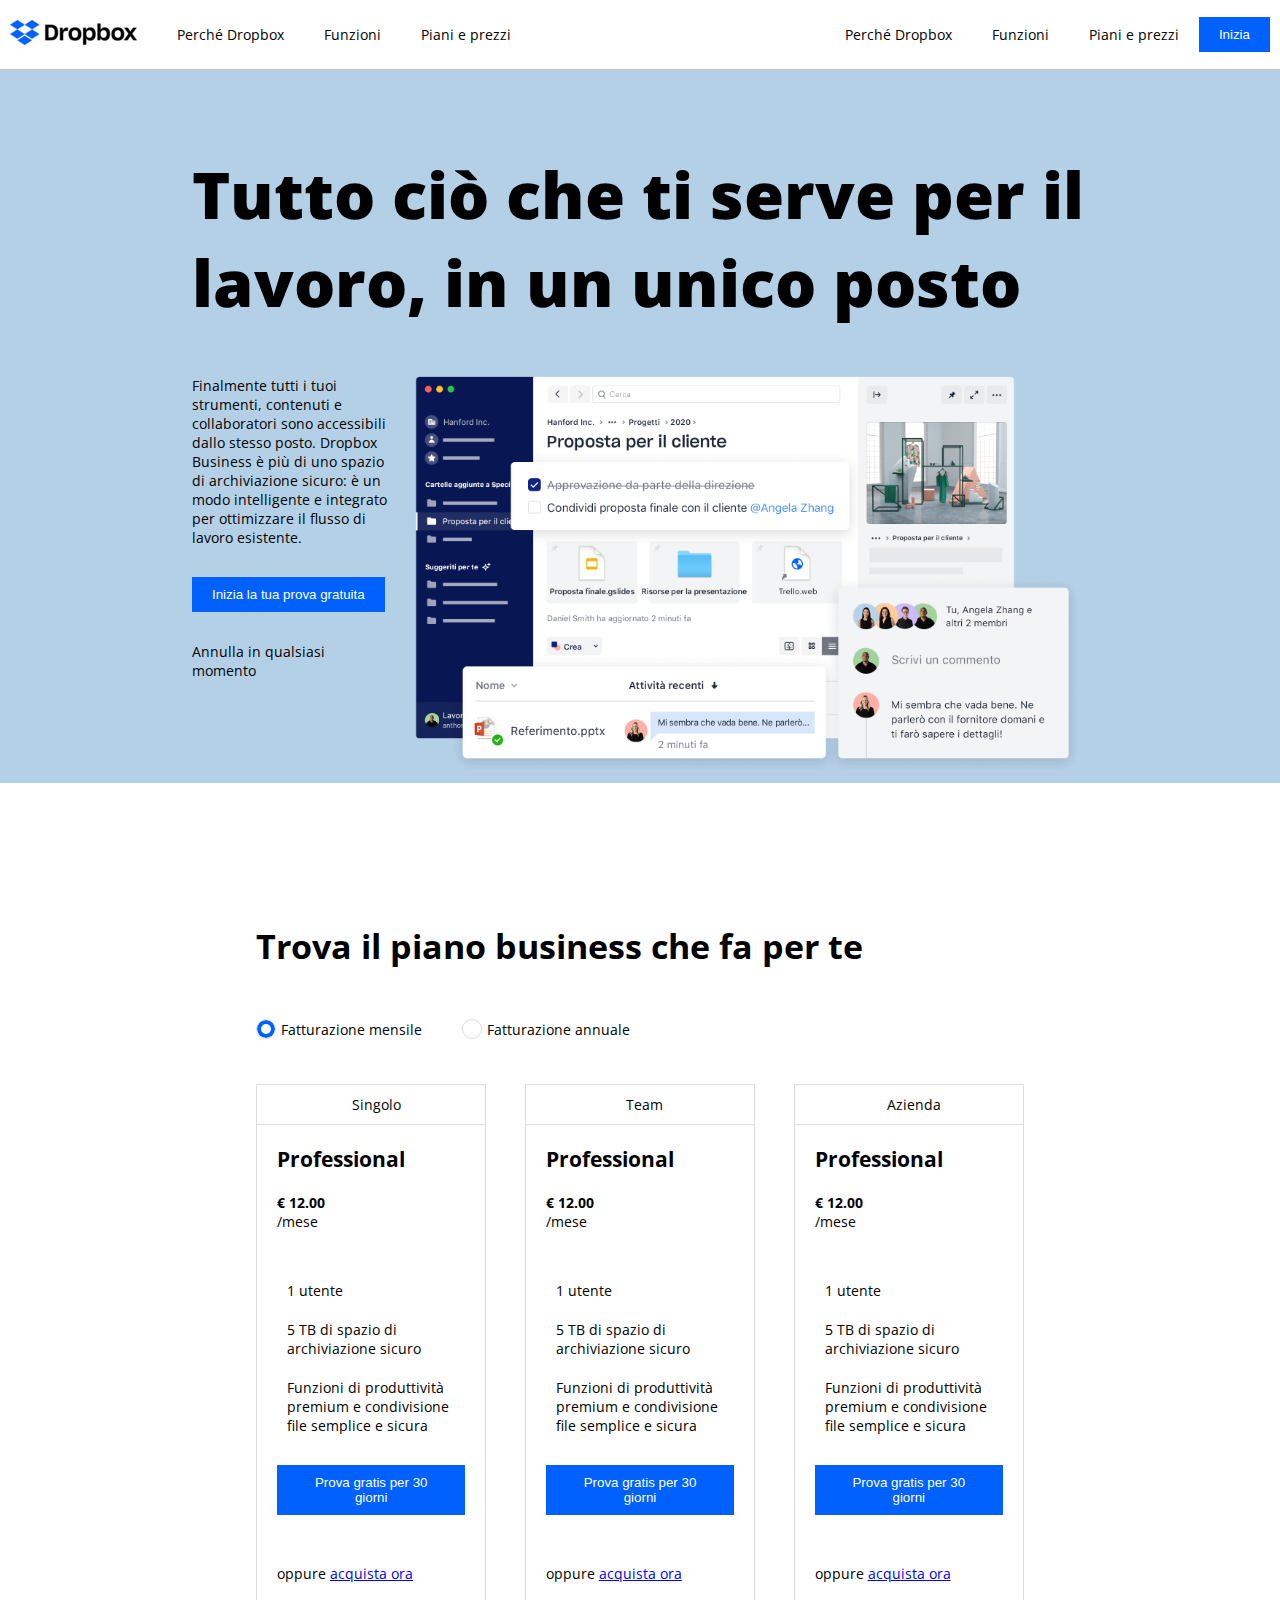
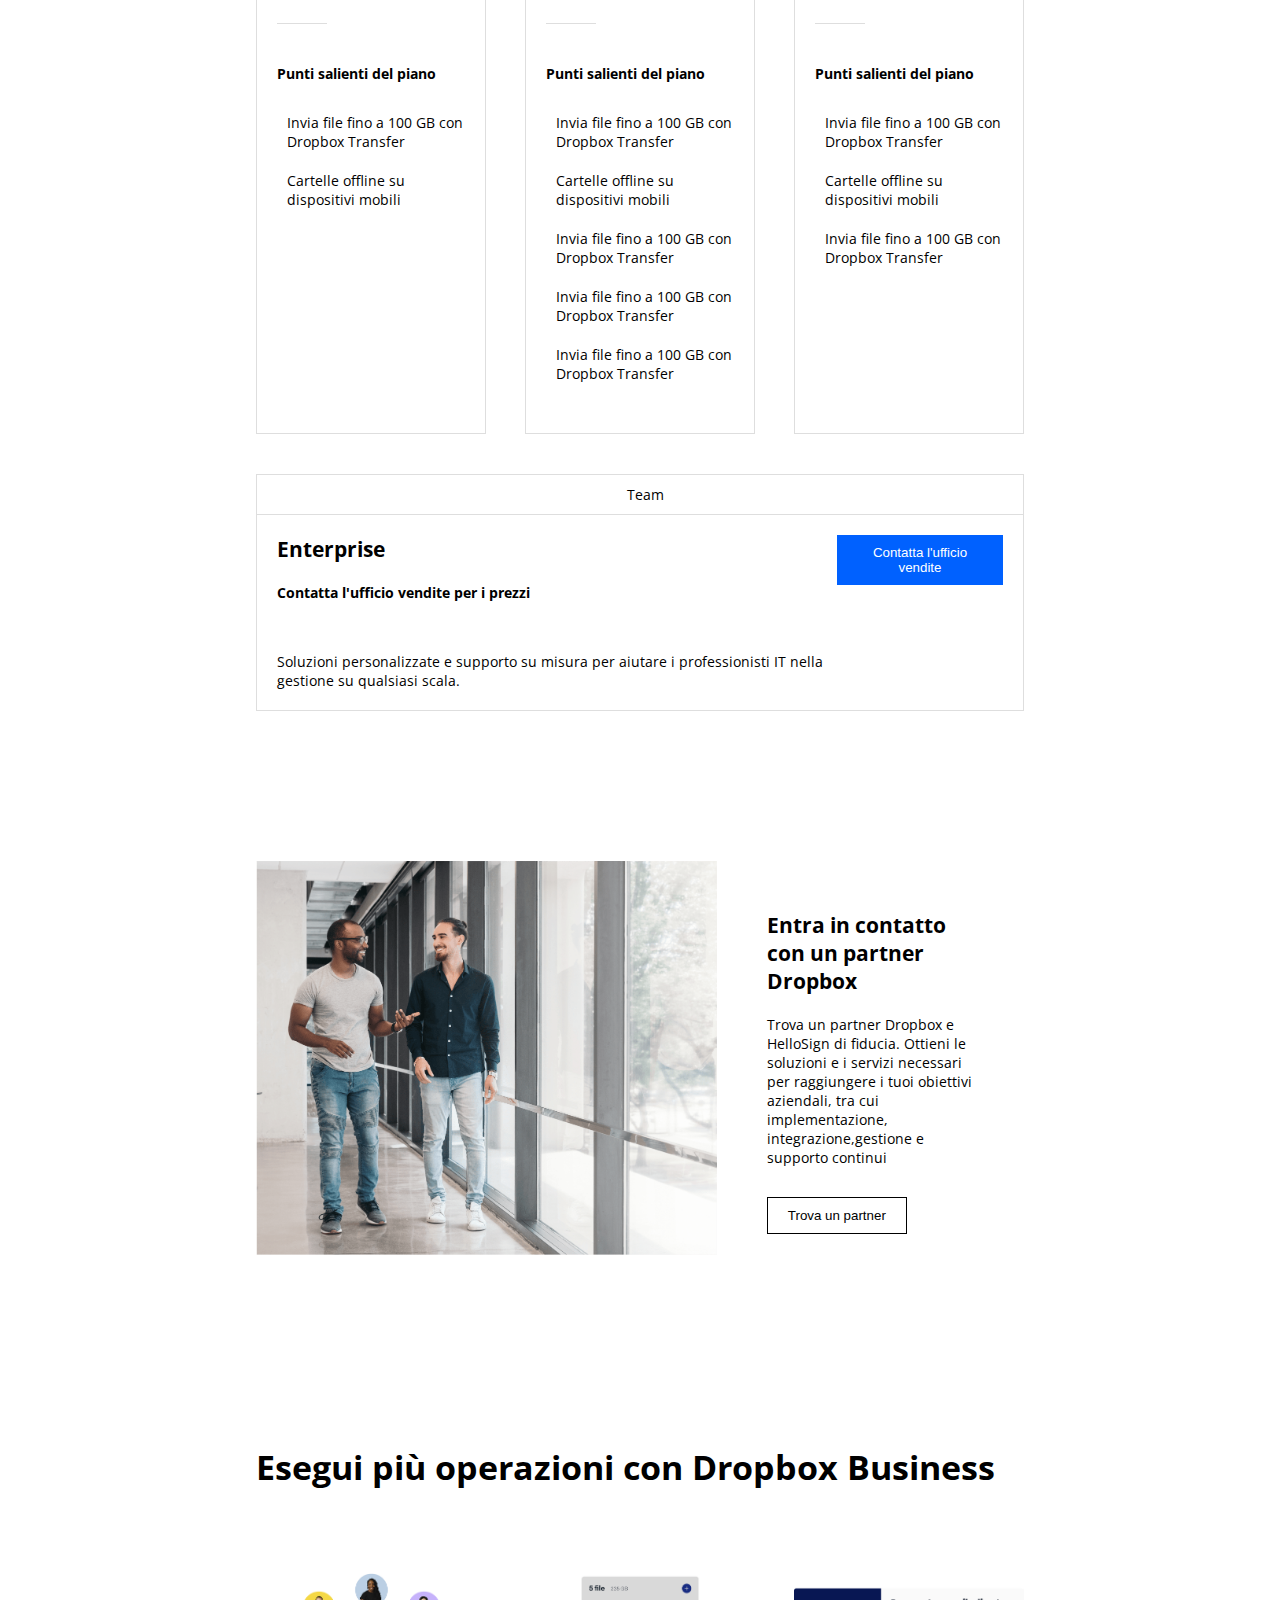
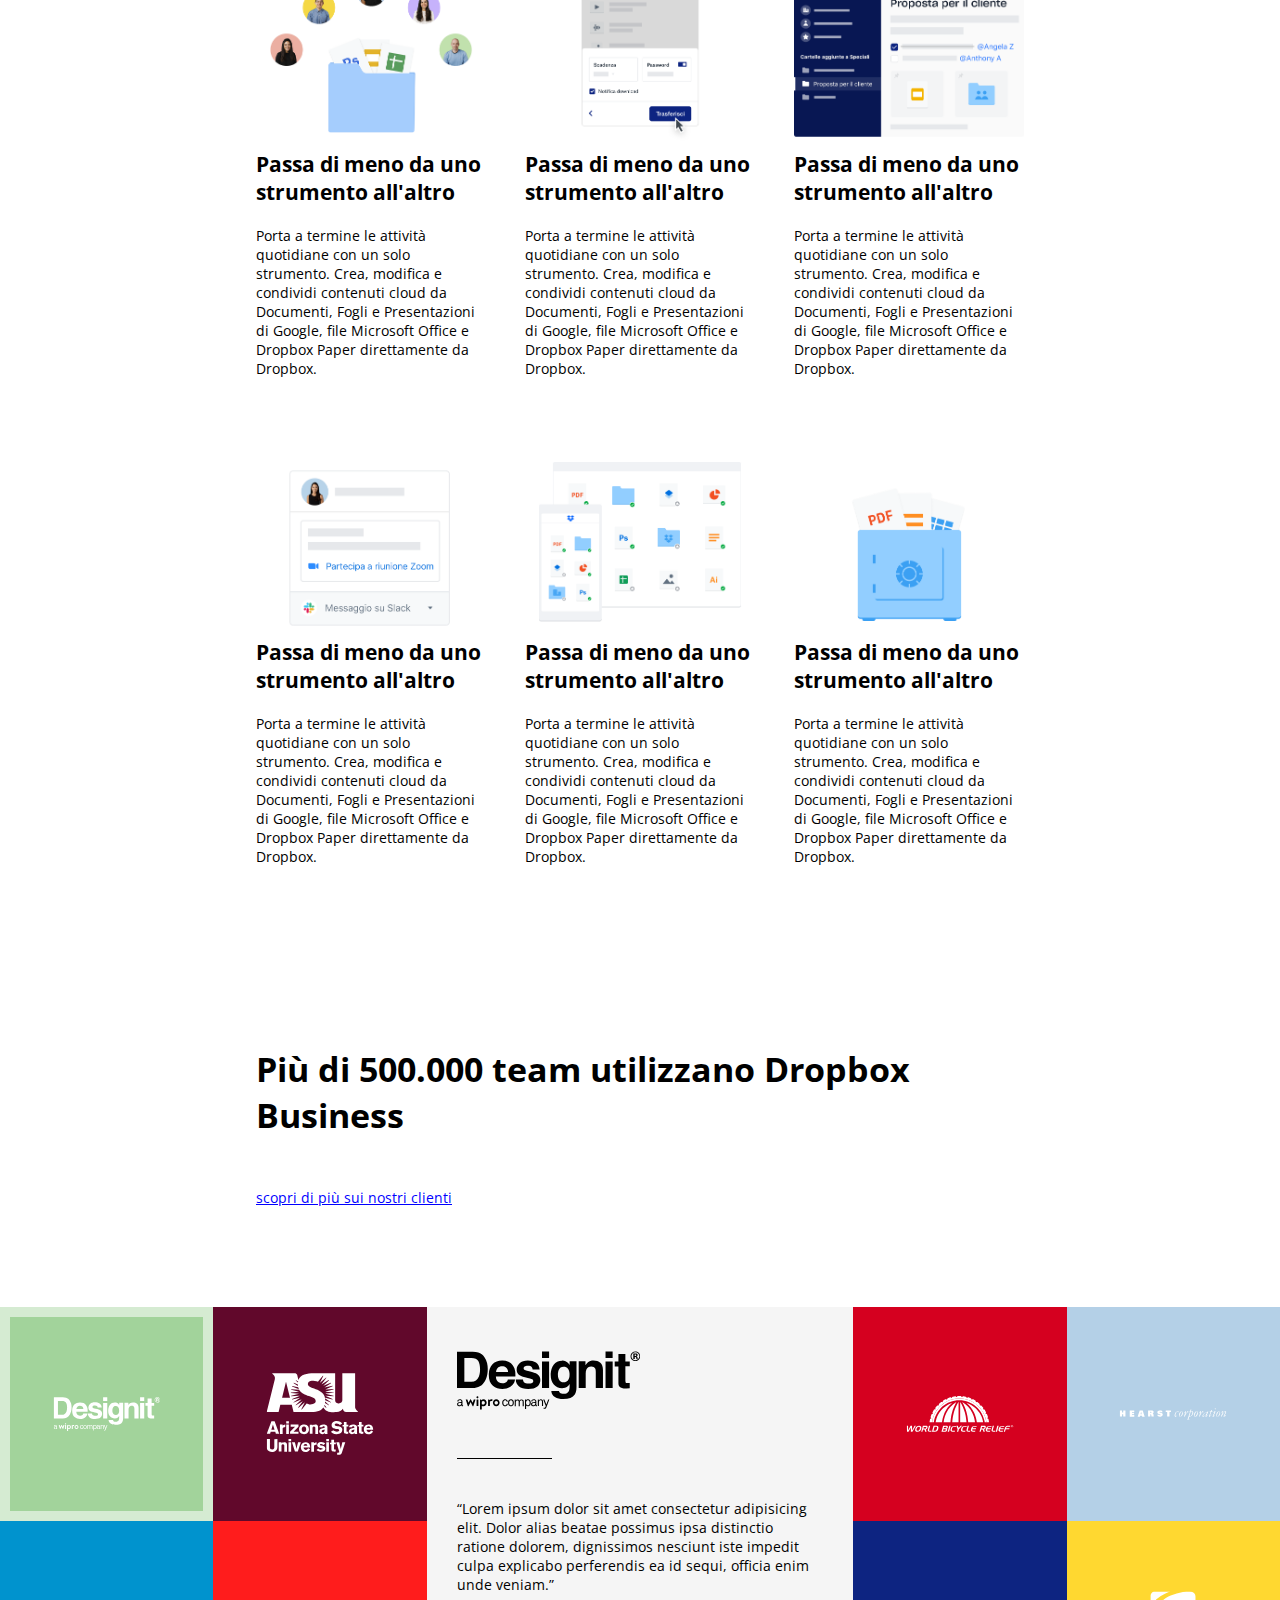
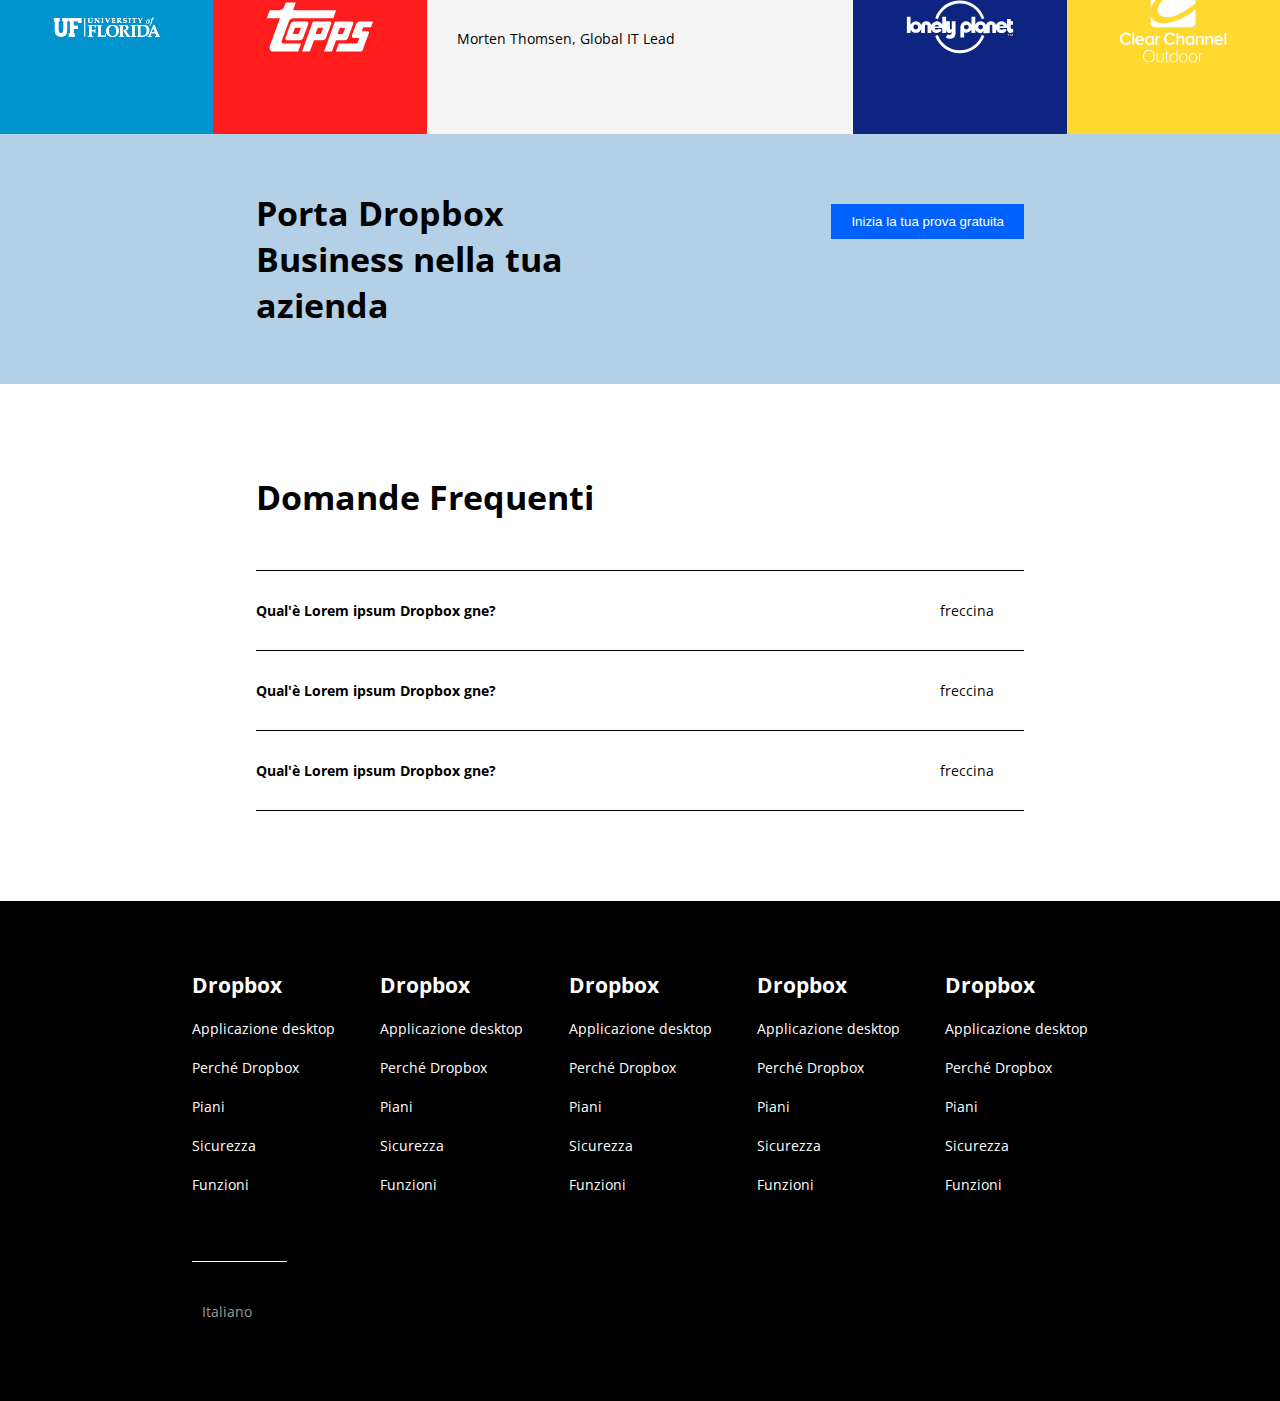
==== commit 26f00dc6: "Contenuto sezione cards" ====
--- a/index.html
+++ b/index.html
@@ -369,42 +369,42 @@
                         <div class="card">
                             <img src="img/business-feature-switching-tools.png" alt="image">
                             <h3>Passa di meno da uno strumento all'altro</h3>
-                            <p>Lorem ipsum dolor sit amet consectetur adipisicing elit. Unde, adipisci, natus aliquam aperiam facere nesciunt accusantium suscipit voluptatibus iusto dolorem eveniet.</p>
+                            <p>Porta a termine le attività quotidiane con un solo strumento. Crea, modifica e condividi contenuti cloud da Documenti, Fogli e Presentazioni di Google, file Microsoft Office e Dropbox Paper direttamente da Dropbox.</p>
                         </div>
                     </div>
                     <div class="col">
                         <div class="card">
-                            <img src="img/business-feature-switching-tools.png" alt="image">
+                            <img src="img/business-feature-send-files-it.png" alt="image">
                             <h3>Passa di meno da uno strumento all'altro</h3>
-                            <p>Lorem ipsum dolor sit amet consectetur adipisicing elit. Unde, adipisci, natus aliquam aperiam facere nesciunt accusantium suscipit voluptatibus iusto dolorem eveniet.</p>
+                            <p>Porta a termine le attività quotidiane con un solo strumento. Crea, modifica e condividi contenuti cloud da Documenti, Fogli e Presentazioni di Google, file Microsoft Office e Dropbox Paper direttamente da Dropbox.</p>
                         </div>
                     </div>
                     <div class="col">
                         <div class="card">
-                            <img src="img/business-feature-switching-tools.png" alt="image">
+                            <img src="img/business-feature-coordinate-it.png" alt="image">
                             <h3>Passa di meno da uno strumento all'altro</h3>
-                            <p>Lorem ipsum dolor sit amet consectetur adipisicing elit. Unde, adipisci, natus aliquam aperiam facere nesciunt accusantium suscipit voluptatibus iusto dolorem eveniet.</p>
+                            <p>Porta a termine le attività quotidiane con un solo strumento. Crea, modifica e condividi contenuti cloud da Documenti, Fogli e Presentazioni di Google, file Microsoft Office e Dropbox Paper direttamente da Dropbox.</p>
                         </div>
                     </div>
                     <div class="col">
                         <div class="card">
-                            <img src="img/business-feature-switching-tools.png" alt="image">
+                            <img src="img/business-feature-integrations-it.png" alt="image">
                             <h3>Passa di meno da uno strumento all'altro</h3>
-                            <p>Lorem ipsum dolor sit amet consectetur adipisicing elit. Unde, adipisci, natus aliquam aperiam facere nesciunt accusantium suscipit voluptatibus iusto dolorem eveniet.</p>
+                            <p>Porta a termine le attività quotidiane con un solo strumento. Crea, modifica e condividi contenuti cloud da Documenti, Fogli e Presentazioni di Google, file Microsoft Office e Dropbox Paper direttamente da Dropbox.</p>
                         </div>
                     </div>
                     <div class="col">
                         <div class="card">
-                            <img src="img/business-feature-switching-tools.png" alt="image">
+                            <img src="img/business-feature-multi-device.png" alt="image">
                             <h3>Passa di meno da uno strumento all'altro</h3>
-                            <p>Lorem ipsum dolor sit amet consectetur adipisicing elit. Unde, adipisci, natus aliquam aperiam facere nesciunt accusantium suscipit voluptatibus iusto dolorem eveniet.</p>
+                            <p>Porta a termine le attività quotidiane con un solo strumento. Crea, modifica e condividi contenuti cloud da Documenti, Fogli e Presentazioni di Google, file Microsoft Office e Dropbox Paper direttamente da Dropbox.</p>
                         </div>
                     </div>
                     <div class="col">
                         <div class="card">
-                            <img src="img/business-feature-switching-tools.png" alt="image">
+                            <img src="img/business-feature-security.png" alt="image">
                             <h3>Passa di meno da uno strumento all'altro</h3>
-                            <p>Lorem ipsum dolor sit amet consectetur adipisicing elit. Unde, adipisci, natus aliquam aperiam facere nesciunt accusantium suscipit voluptatibus iusto dolorem eveniet.</p>
+                            <p>Porta a termine le attività quotidiane con un solo strumento. Crea, modifica e condividi contenuti cloud da Documenti, Fogli e Presentazioni di Google, file Microsoft Office e Dropbox Paper direttamente da Dropbox.</p>
                         </div>
                     </div>
                 </div>
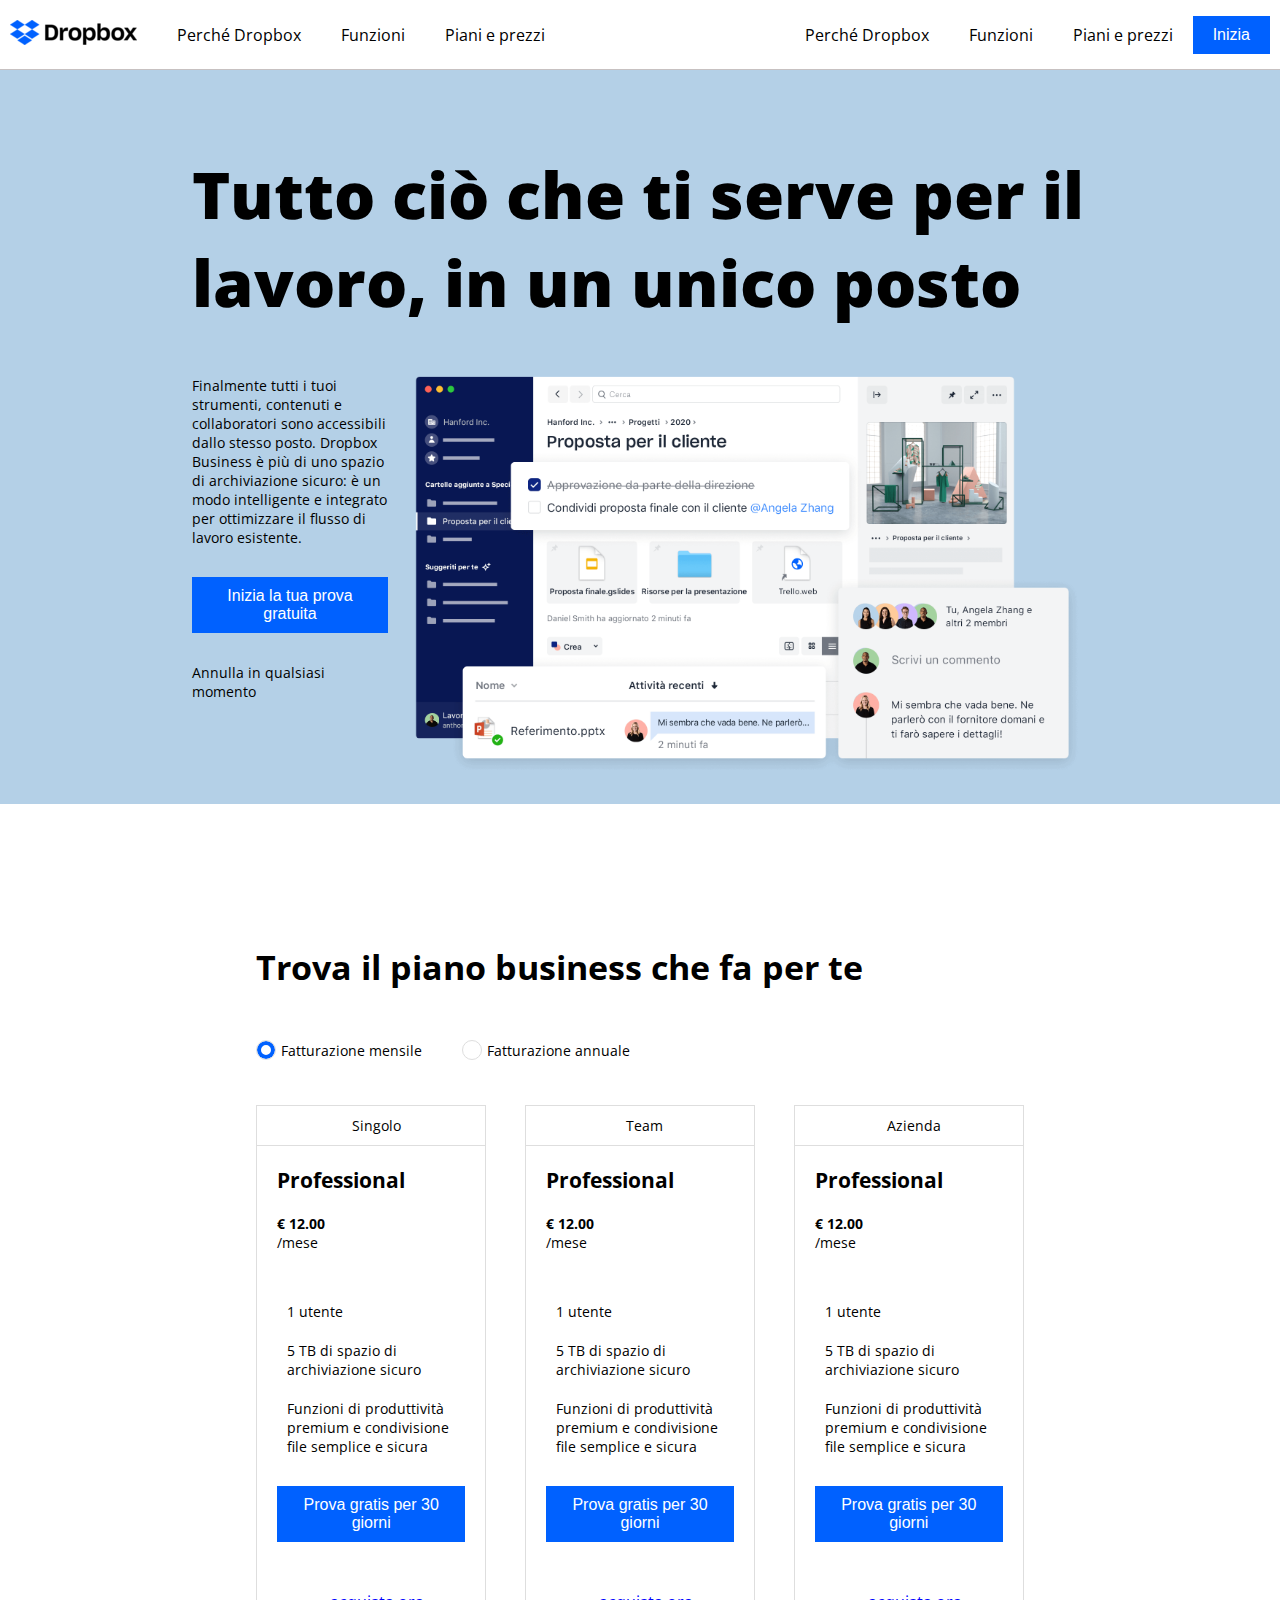
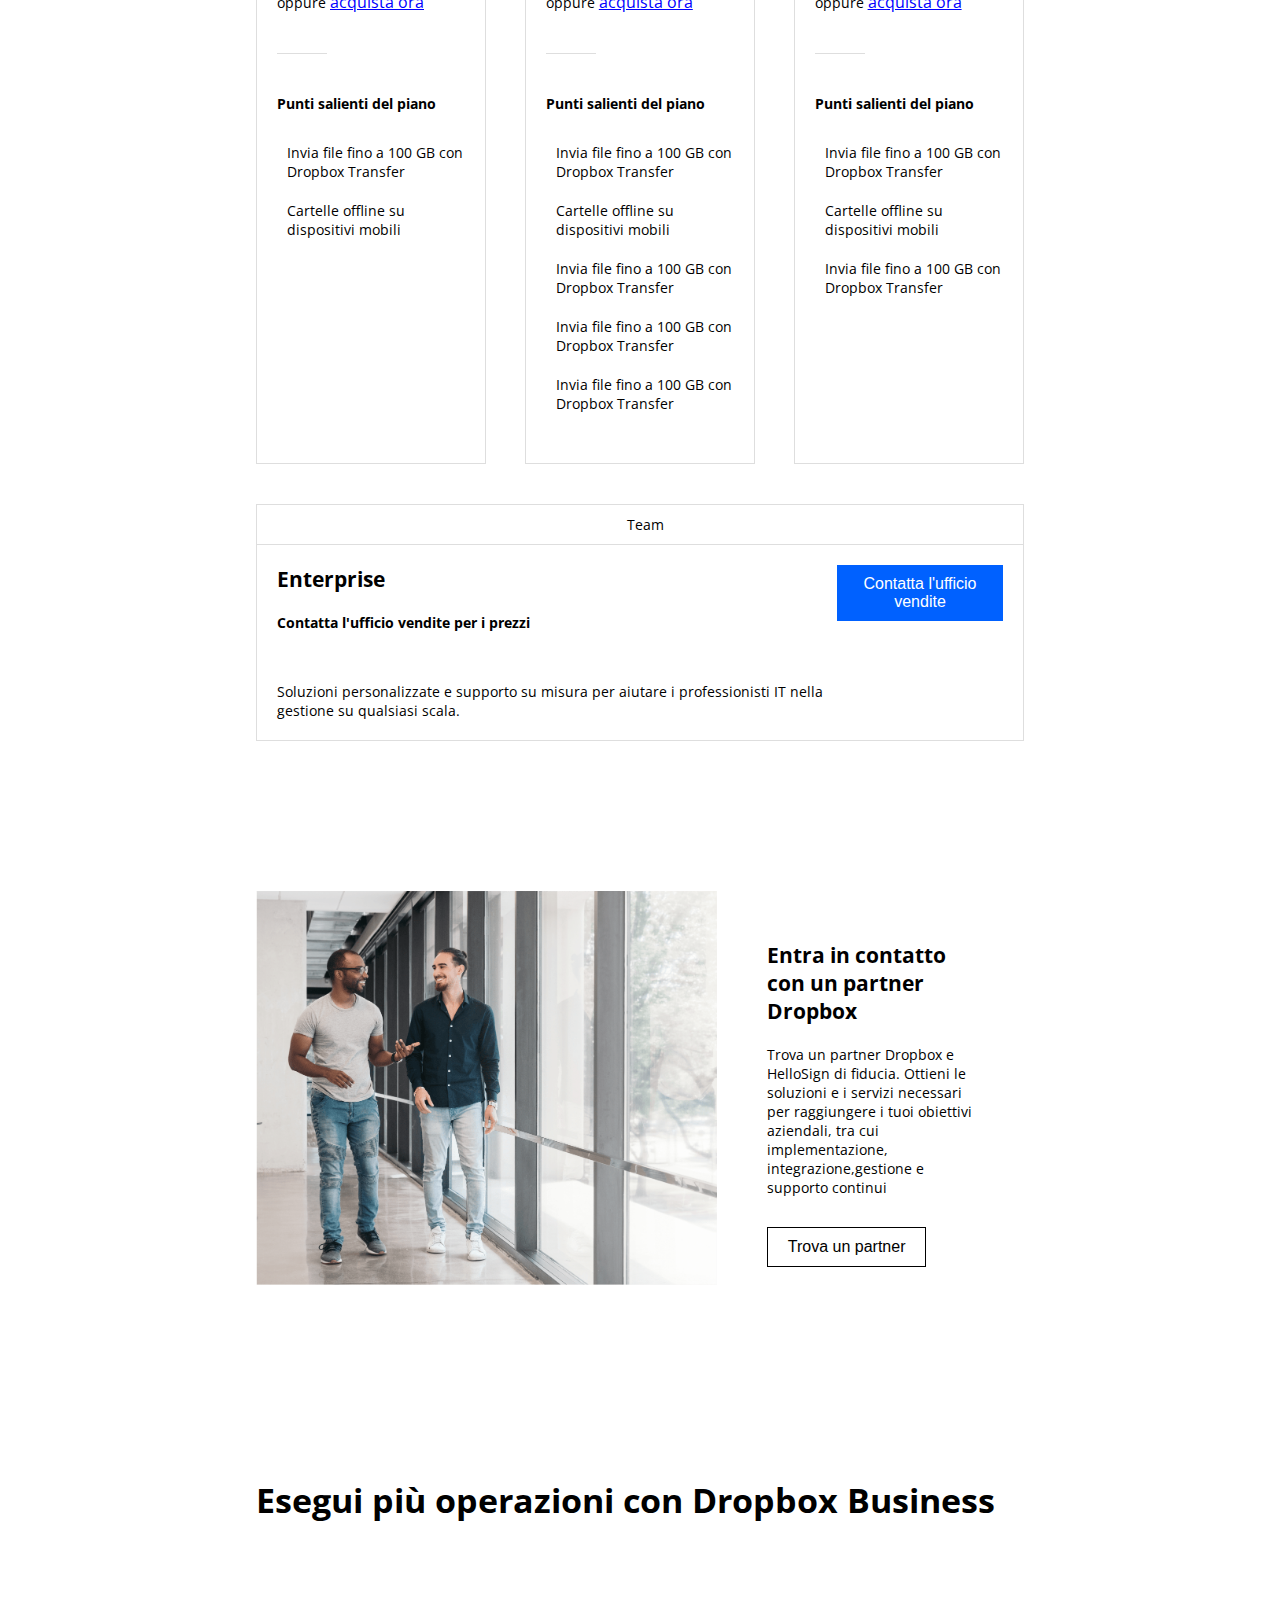
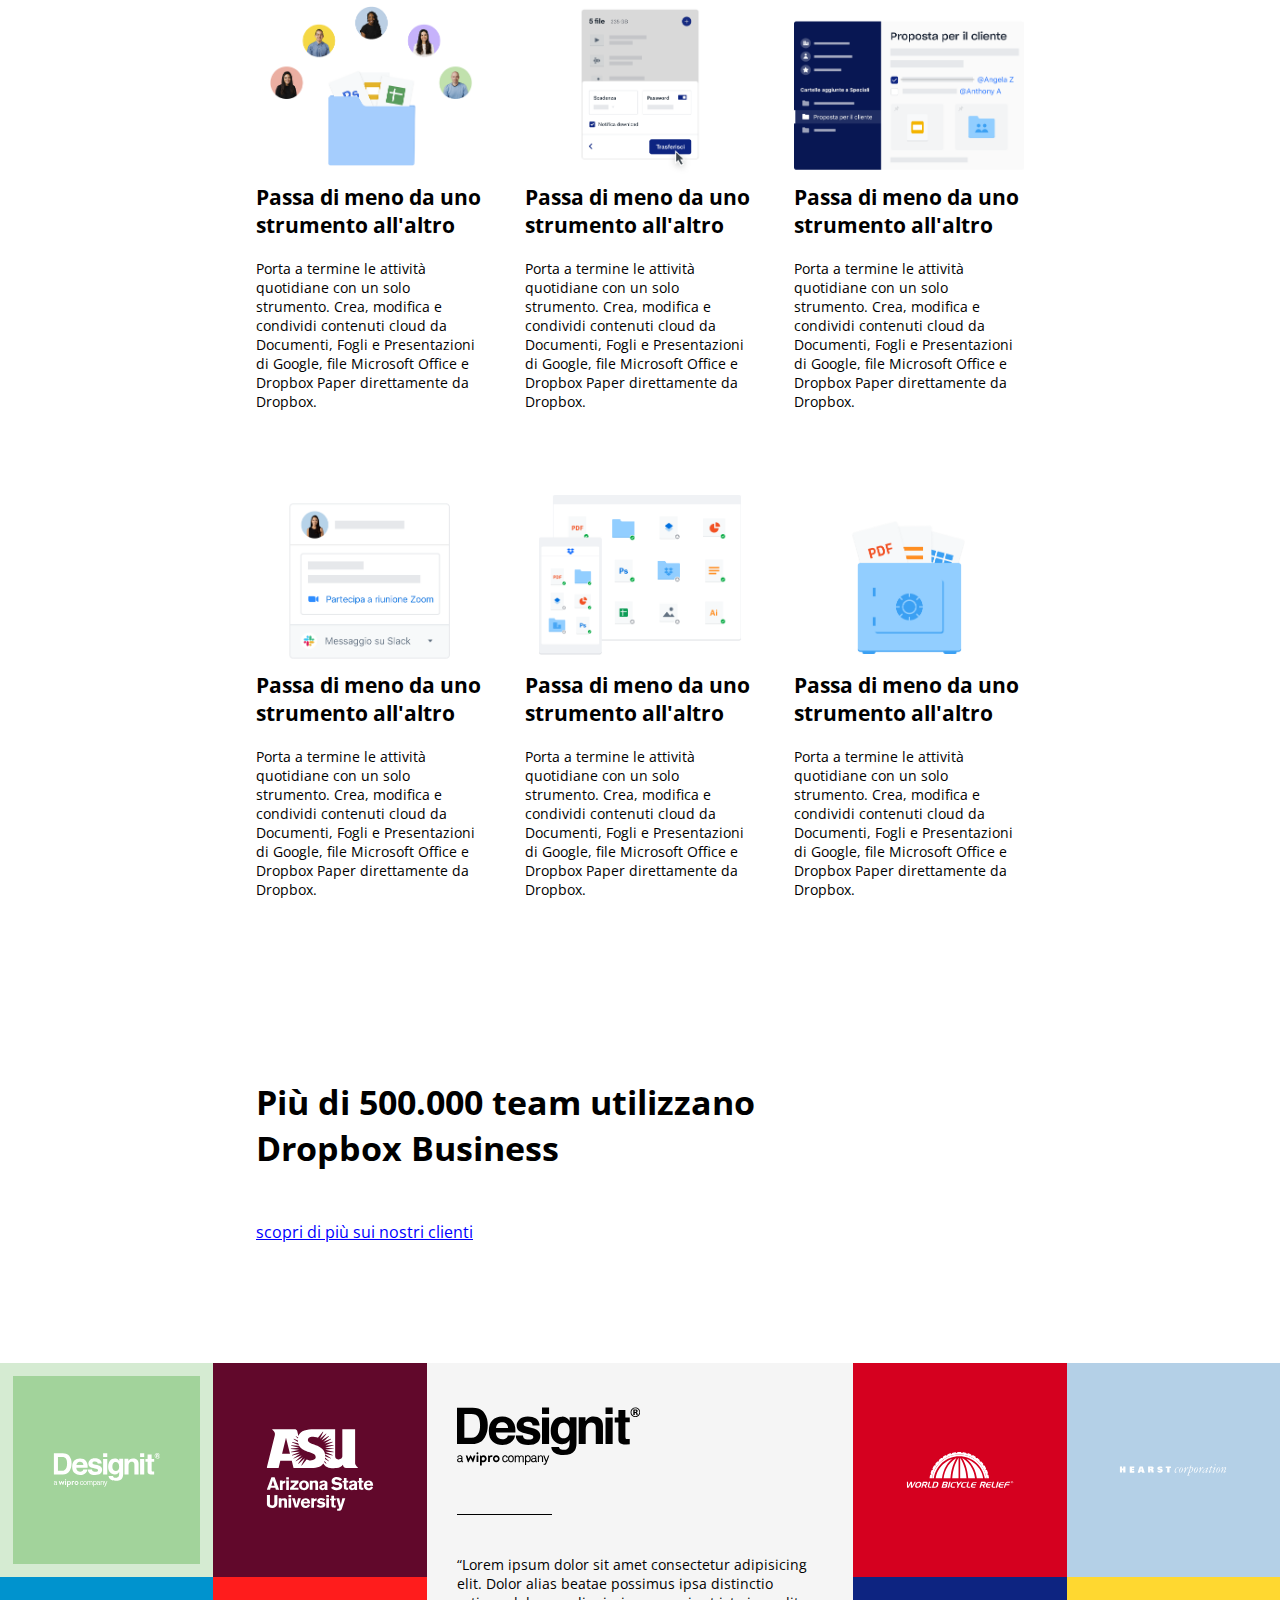
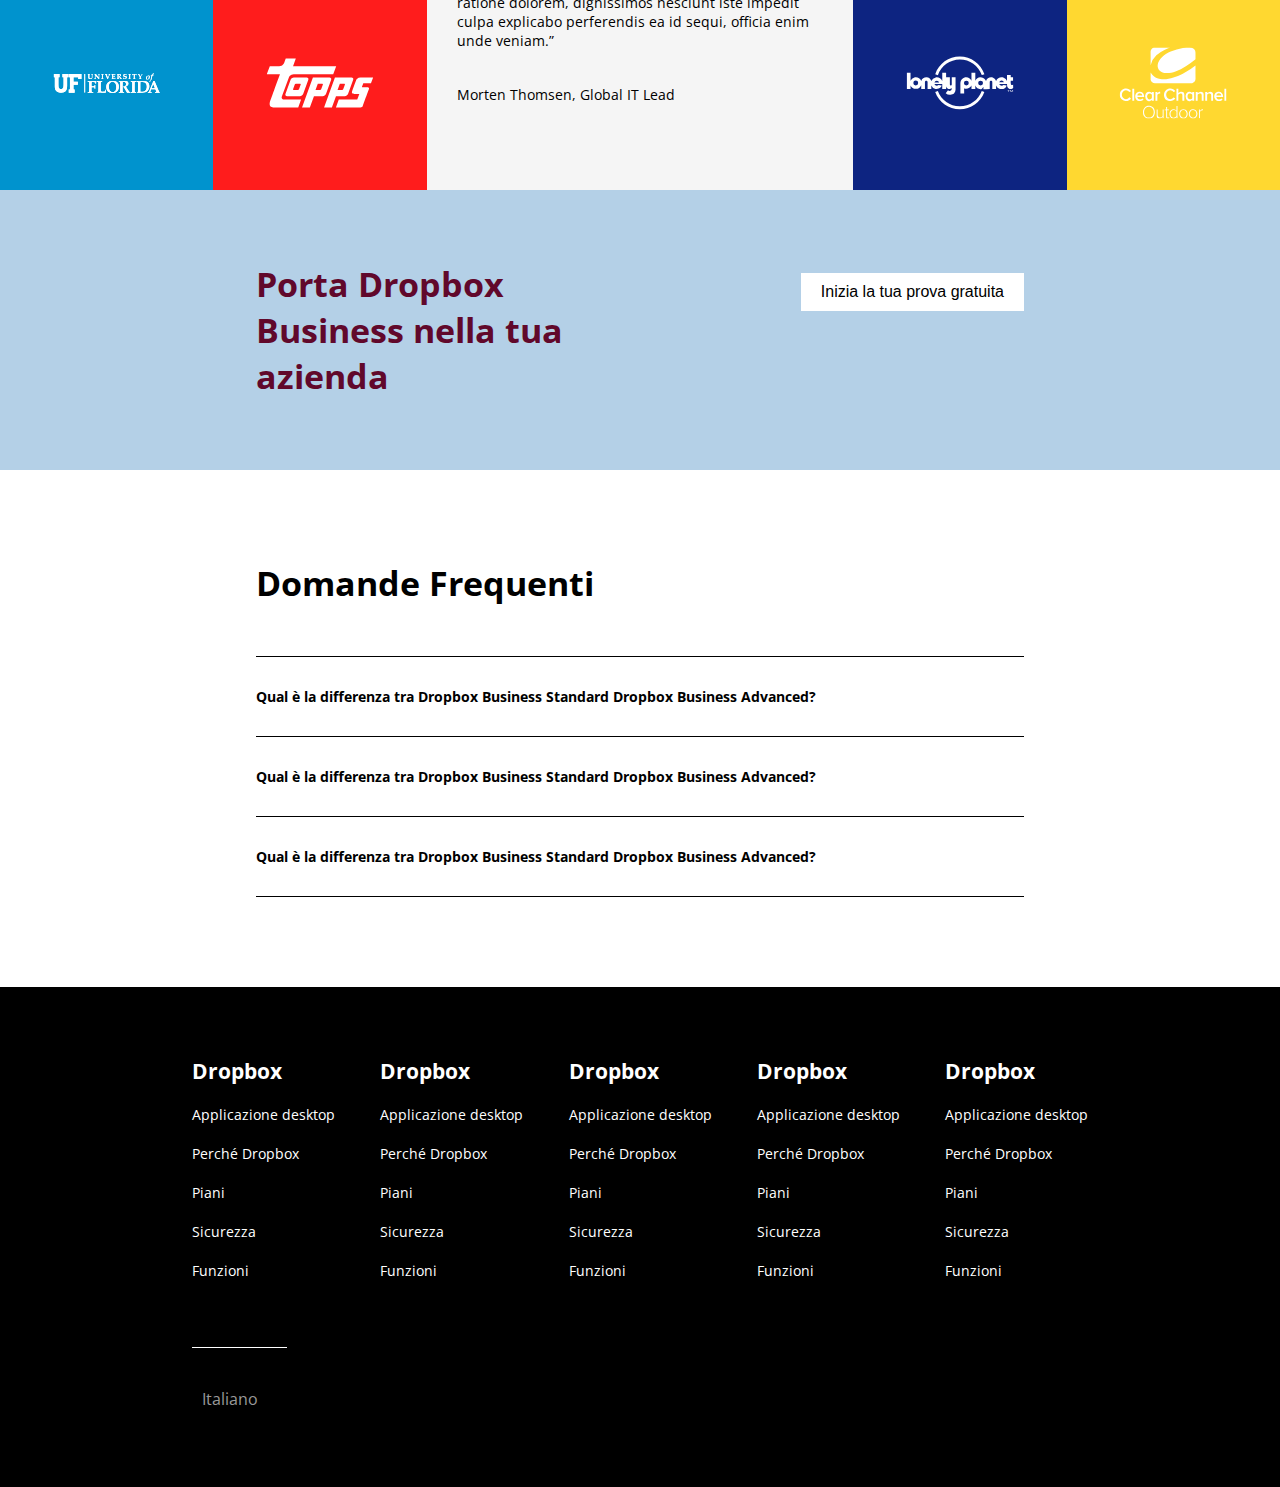
==== commit f4f17f6f: "Contenuto FAQ" ====
--- a/index.html
+++ b/index.html
@@ -414,7 +414,11 @@
         <!-- Sezione blocchi companies -->
         <section>
             <div class="centered-narrow">
-                <h2>Più di 500.000 team utilizzano Dropbox Business</h2>
+                <h2>
+                    Più di 500.000 team utilizzano
+                    <br>
+                    Dropbox Business
+                </h2>
                 <a href="#" class="blue-link">scopri di più sui nostri clienti</a>
             </div>
 
@@ -499,16 +503,22 @@
                 <h2>Domande Frequenti</h2>
                 <div class="faq-col">
                     <div class="faq-row">
-                        <strong>Qual'è Lorem ipsum Dropbox gne?</strong>
-                        <span>freccina</span>
+                        <strong>Qual è la differenza tra Dropbox Business Standard Dropbox Business Advanced?</strong>
+                        <span>
+                            <i class="fa-sharp fa-solid fa-angle-down"></i>
+                        </span>
                     </div>
                     <div class="faq-row">
-                        <strong>Qual'è Lorem ipsum Dropbox gne?</strong>
-                        <span>freccina</span>
+                        <strong>Qual è la differenza tra Dropbox Business Standard Dropbox Business Advanced?</strong>
+                        <span>
+                            <i class="fa-sharp fa-solid fa-angle-down"></i>
+                        </span>
                     </div>
                     <div class="faq-row">
-                        <strong>Qual'è Lorem ipsum Dropbox gne?</strong>
-                        <span>freccina</span>
+                        <strong>Qual è la differenza tra Dropbox Business Standard Dropbox Business Advanced?</strong>
+                        <span>
+                            <i class="fa-sharp fa-solid fa-angle-down"></i>
+                        </span>
                     </div>
                 </div>
             </div>
--- a/css/style.css
+++ b/css/style.css
@@ -14,6 +14,7 @@
 a {
     text-decoration: none;
     color: inherit;
+    font-size: 16px;
 }
 
 ul {
@@ -302,7 +303,7 @@
         /* slider quadrati */
         .slider {
             display: flex;
-        margin-top: 60px;
+        margin-top: 80px;
         }
 
             .macro-sq {
@@ -338,7 +339,7 @@
 
                     /* CLasse di selezione quadrato */
                     .slider-select {
-                        box-shadow: inset 0 0 0 10px #ffffff8c;
+                        box-shadow: inset 0 0 0 13px #ffffff8c;
                     }
 
                 .mini-sq svg {
@@ -381,7 +382,7 @@
             /* Companies bottom */
 
             .slider-bottom-cont .background {
-                height: 250px;
+                height: 280px;
                 display: flex;
                 align-items: center;
 
@@ -400,6 +401,12 @@
 
             .slider-bottom h2 {
                 margin: 0;
+                color: #61082b;
+            }
+
+            .slider-bottom button {
+                color: inherit;
+                background-color: #ffffff;
             }
 
         /* FAQ */
@@ -418,6 +425,7 @@
 
             .faq-row span {
                 margin-right: 30px;
+                cursor: pointer;
             }
 
 
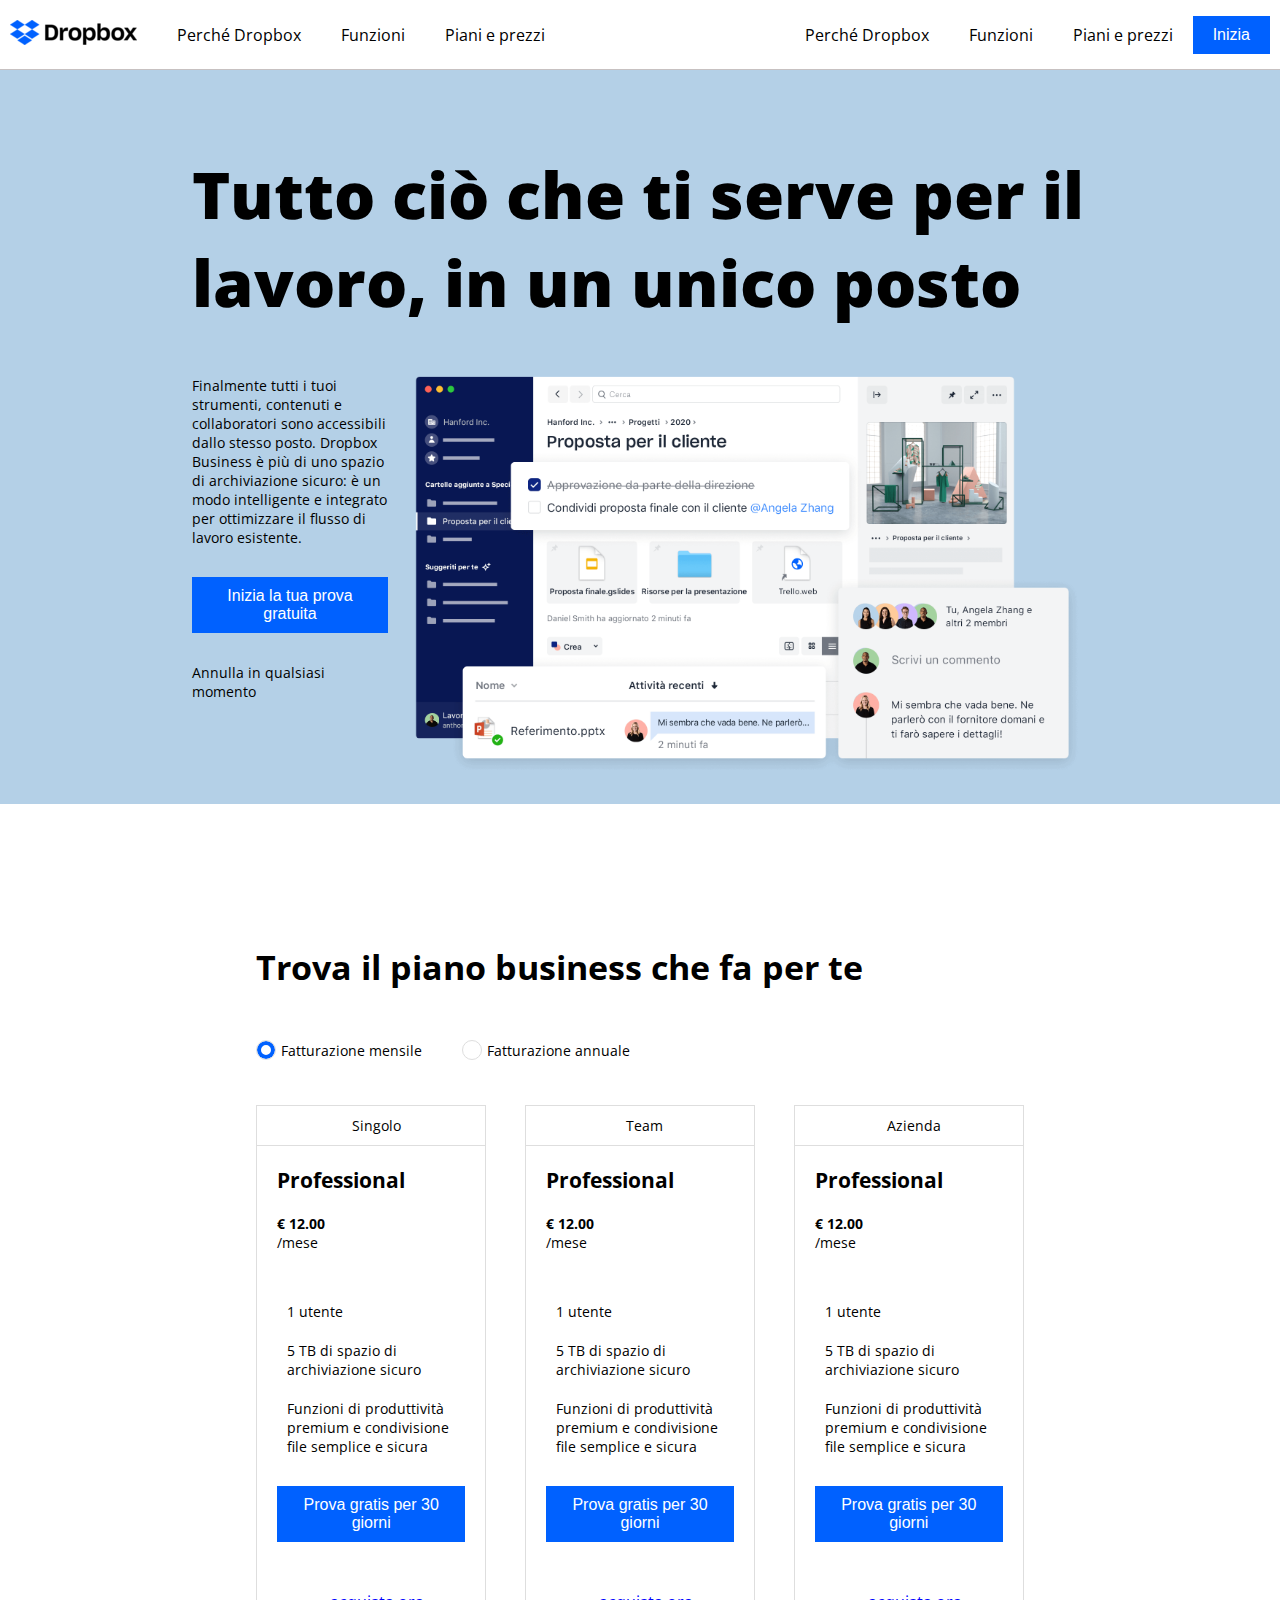
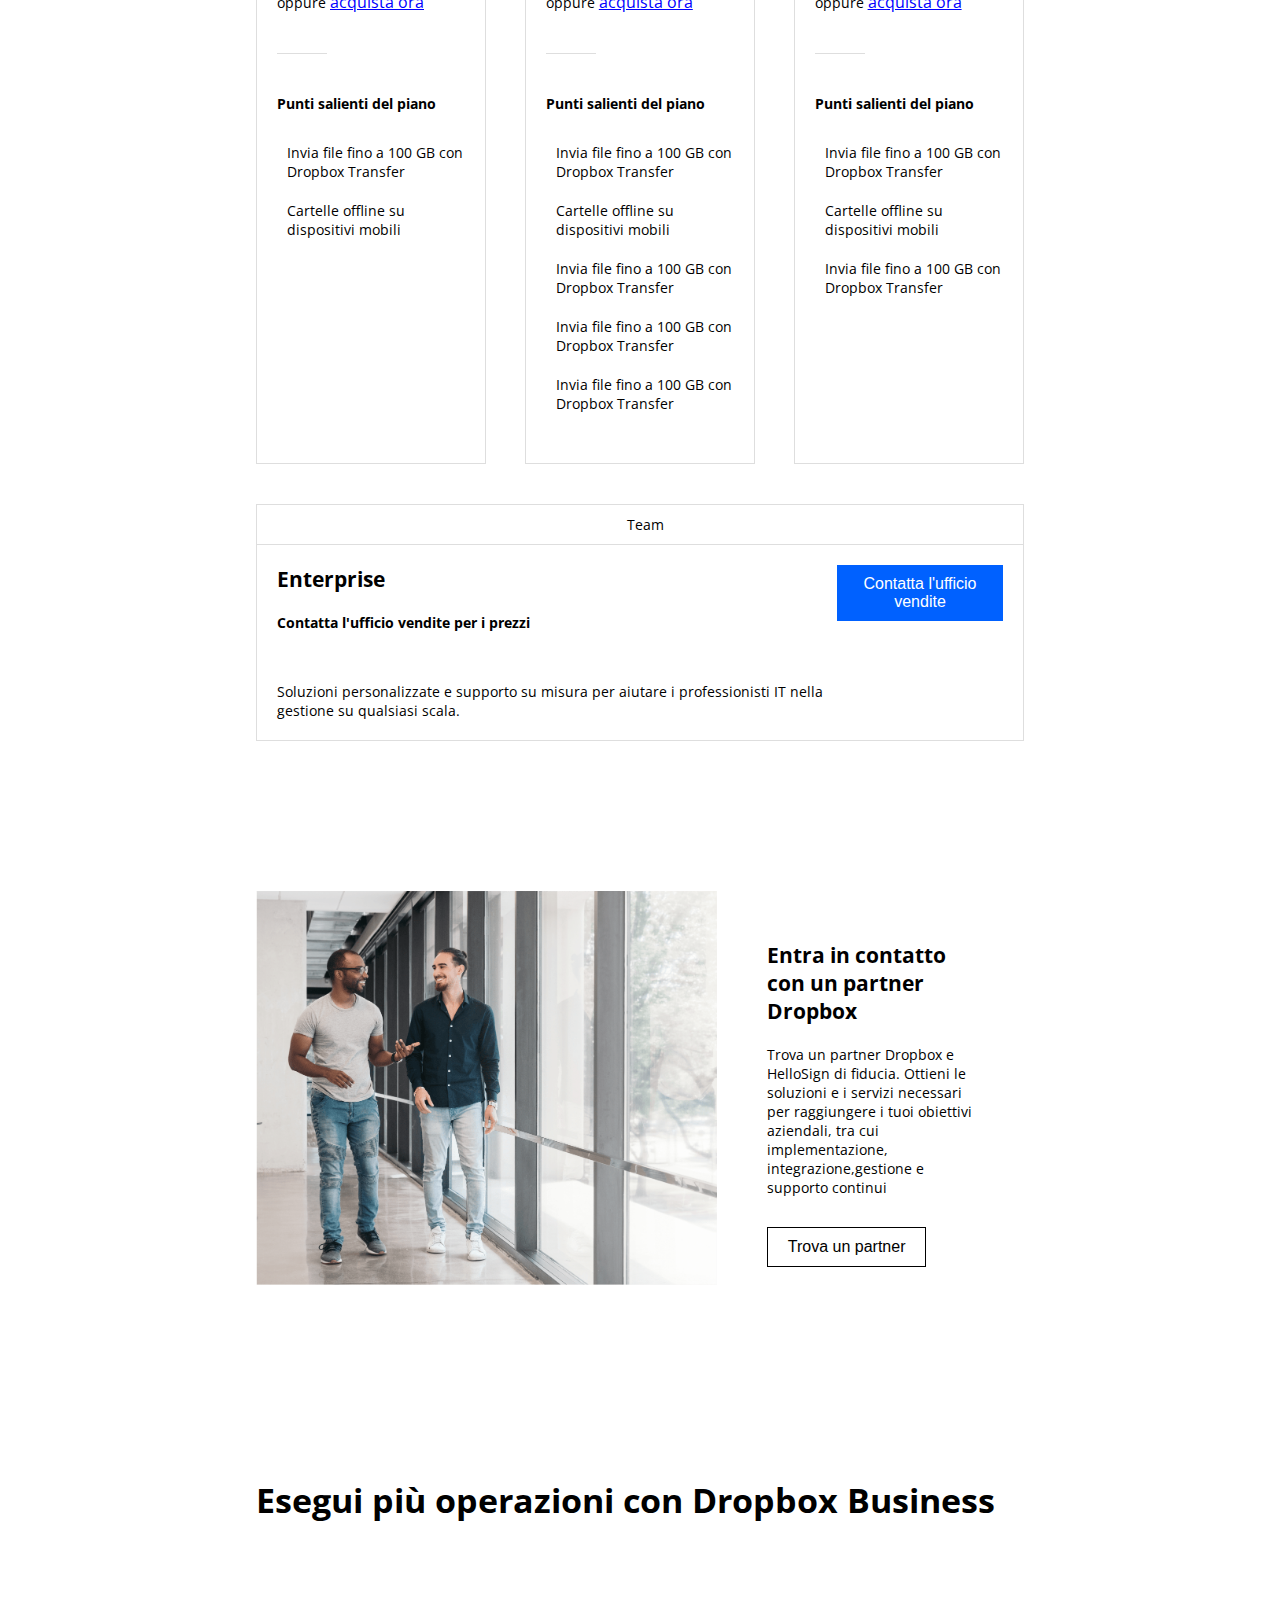
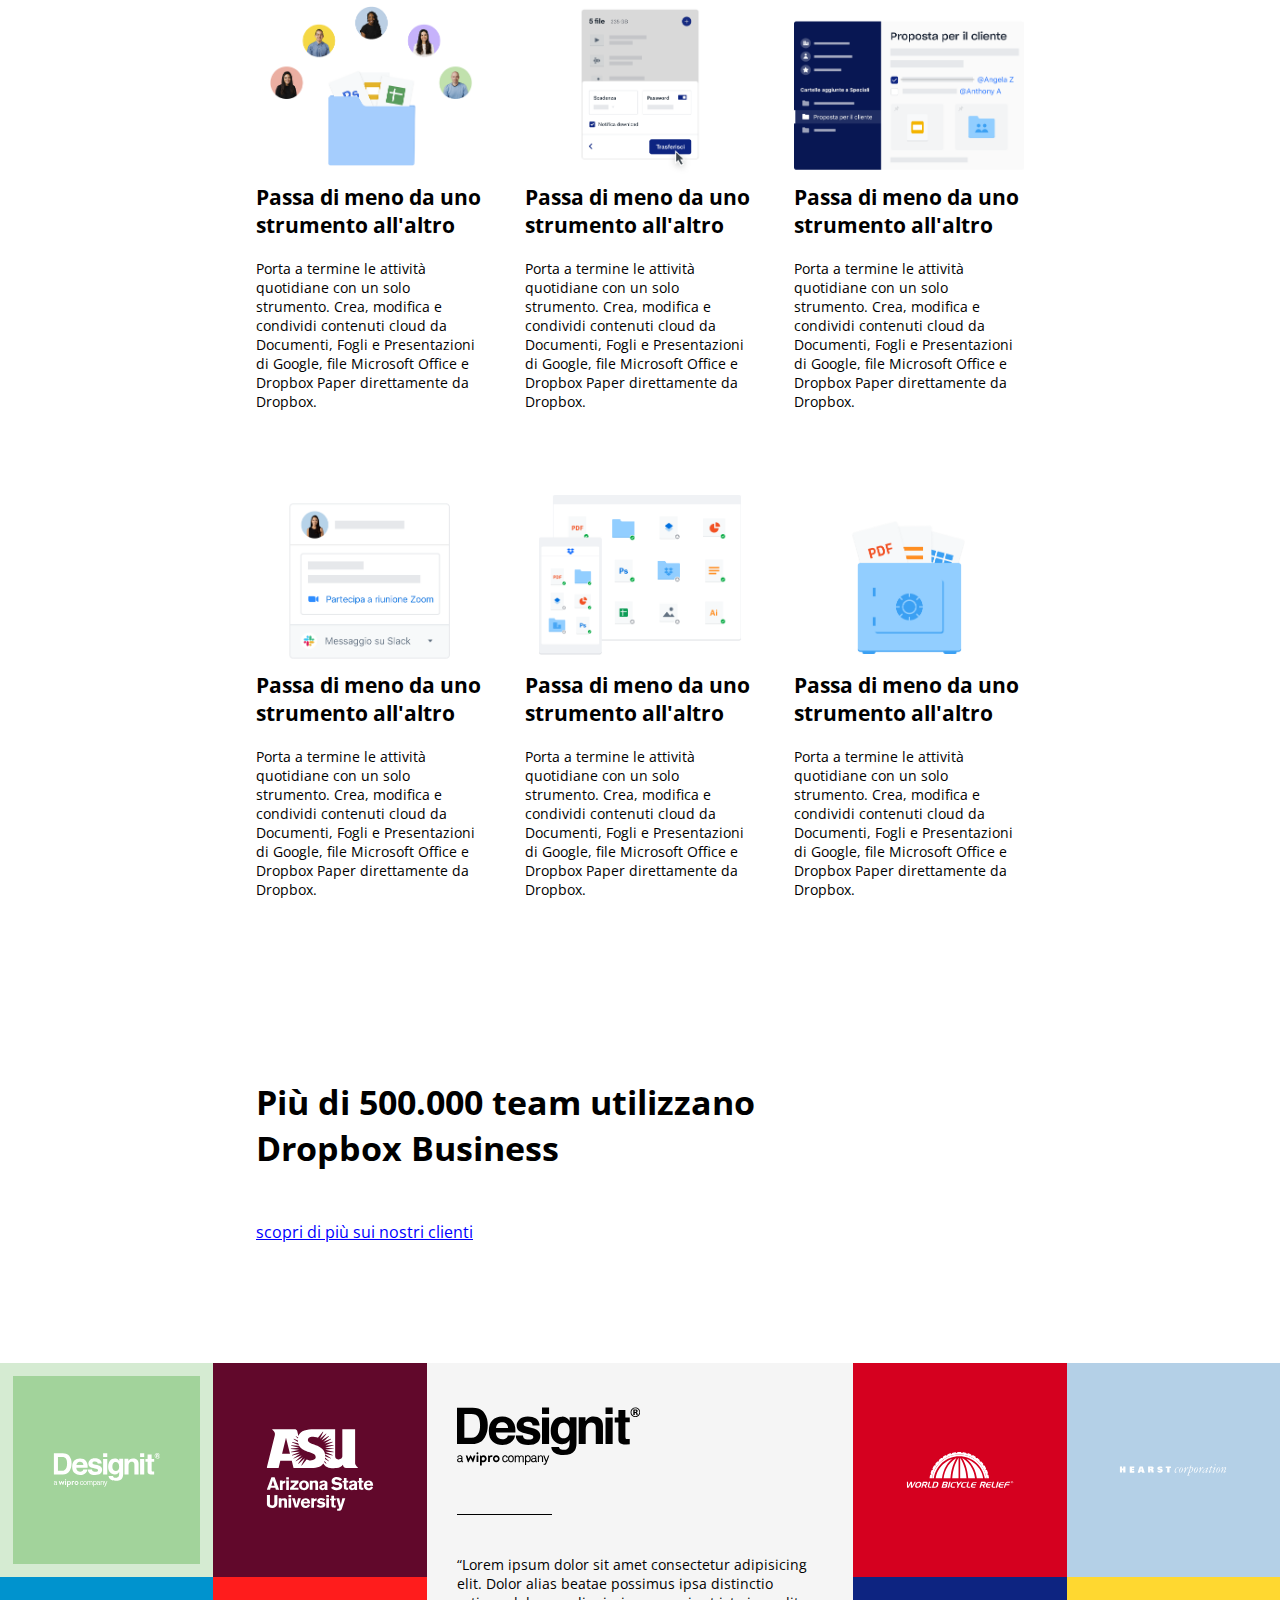
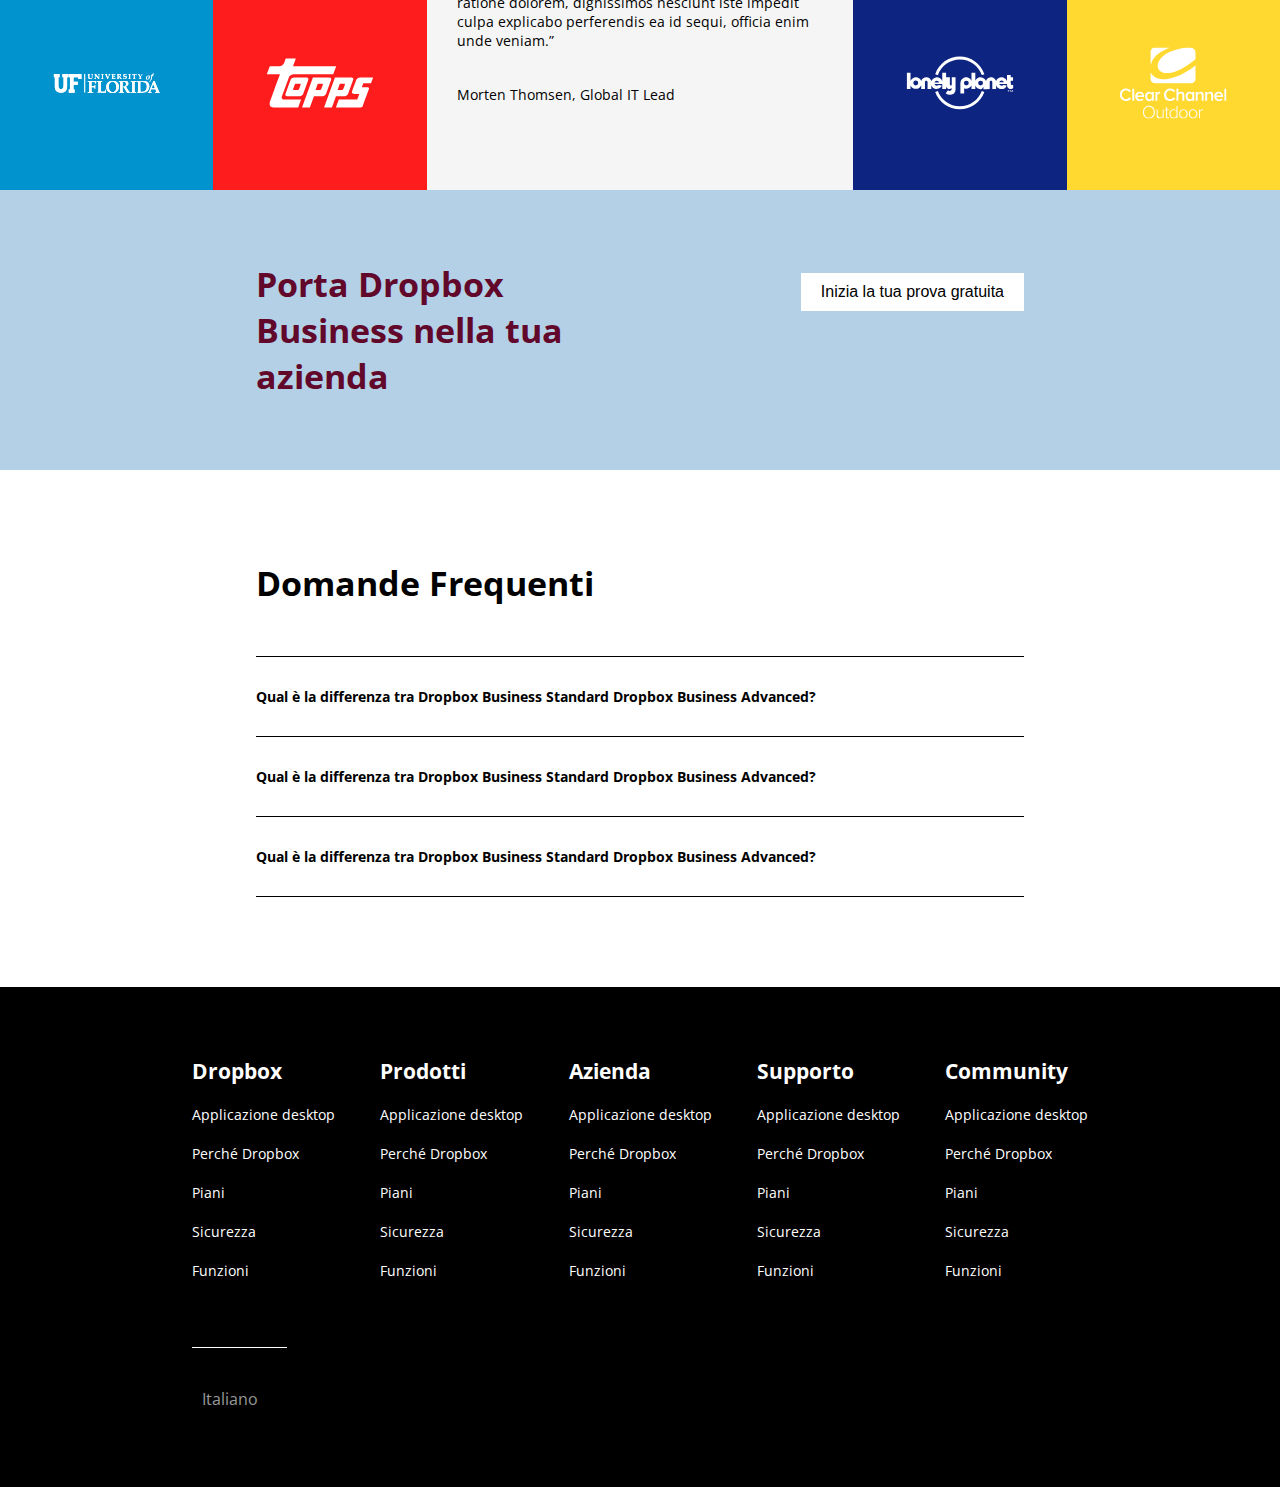
==== commit c45e2628: "Contenuti Footer" ====
--- a/index.html
+++ b/index.html
@@ -549,7 +549,7 @@
 
                 <!-- Colonna -->
                 <div class="col">
-                    <h3>Dropbox</h3>
+                    <h3>Prodotti</h3>
                     <ul>
                         <li>Applicazione desktop</li>
                         <li>Perché Dropbox</li>
@@ -562,7 +562,7 @@
 
                 <!-- Colonna -->
                 <div class="col">
-                    <h3>Dropbox</h3>
+                    <h3>Azienda</h3>
                     <ul>
                         <li>Applicazione desktop</li>
                         <li>Perché Dropbox</li>
@@ -575,7 +575,7 @@
                 
                 <!-- Colonna -->
                 <div class="col">
-                    <h3>Dropbox</h3>
+                    <h3>Supporto</h3>
                     <ul>
                         <li>Applicazione desktop</li>
                         <li>Perché Dropbox</li>
@@ -588,7 +588,7 @@
 
                 <!-- Colonna -->
                 <div class="col">
-                    <h3>Dropbox</h3>
+                    <h3>Community</h3>
                     <ul>
                         <li>Applicazione desktop</li>
                         <li>Perché Dropbox</li>
--- a/css/style.css
+++ b/css/style.css
@@ -446,6 +446,10 @@
                 height: 100%;
             }
 
+            #footer-nav .col h3,  #footer-nav .col li {
+                cursor: pointer;
+            }
+
         #footer-lang {
             color: #999999;
         }
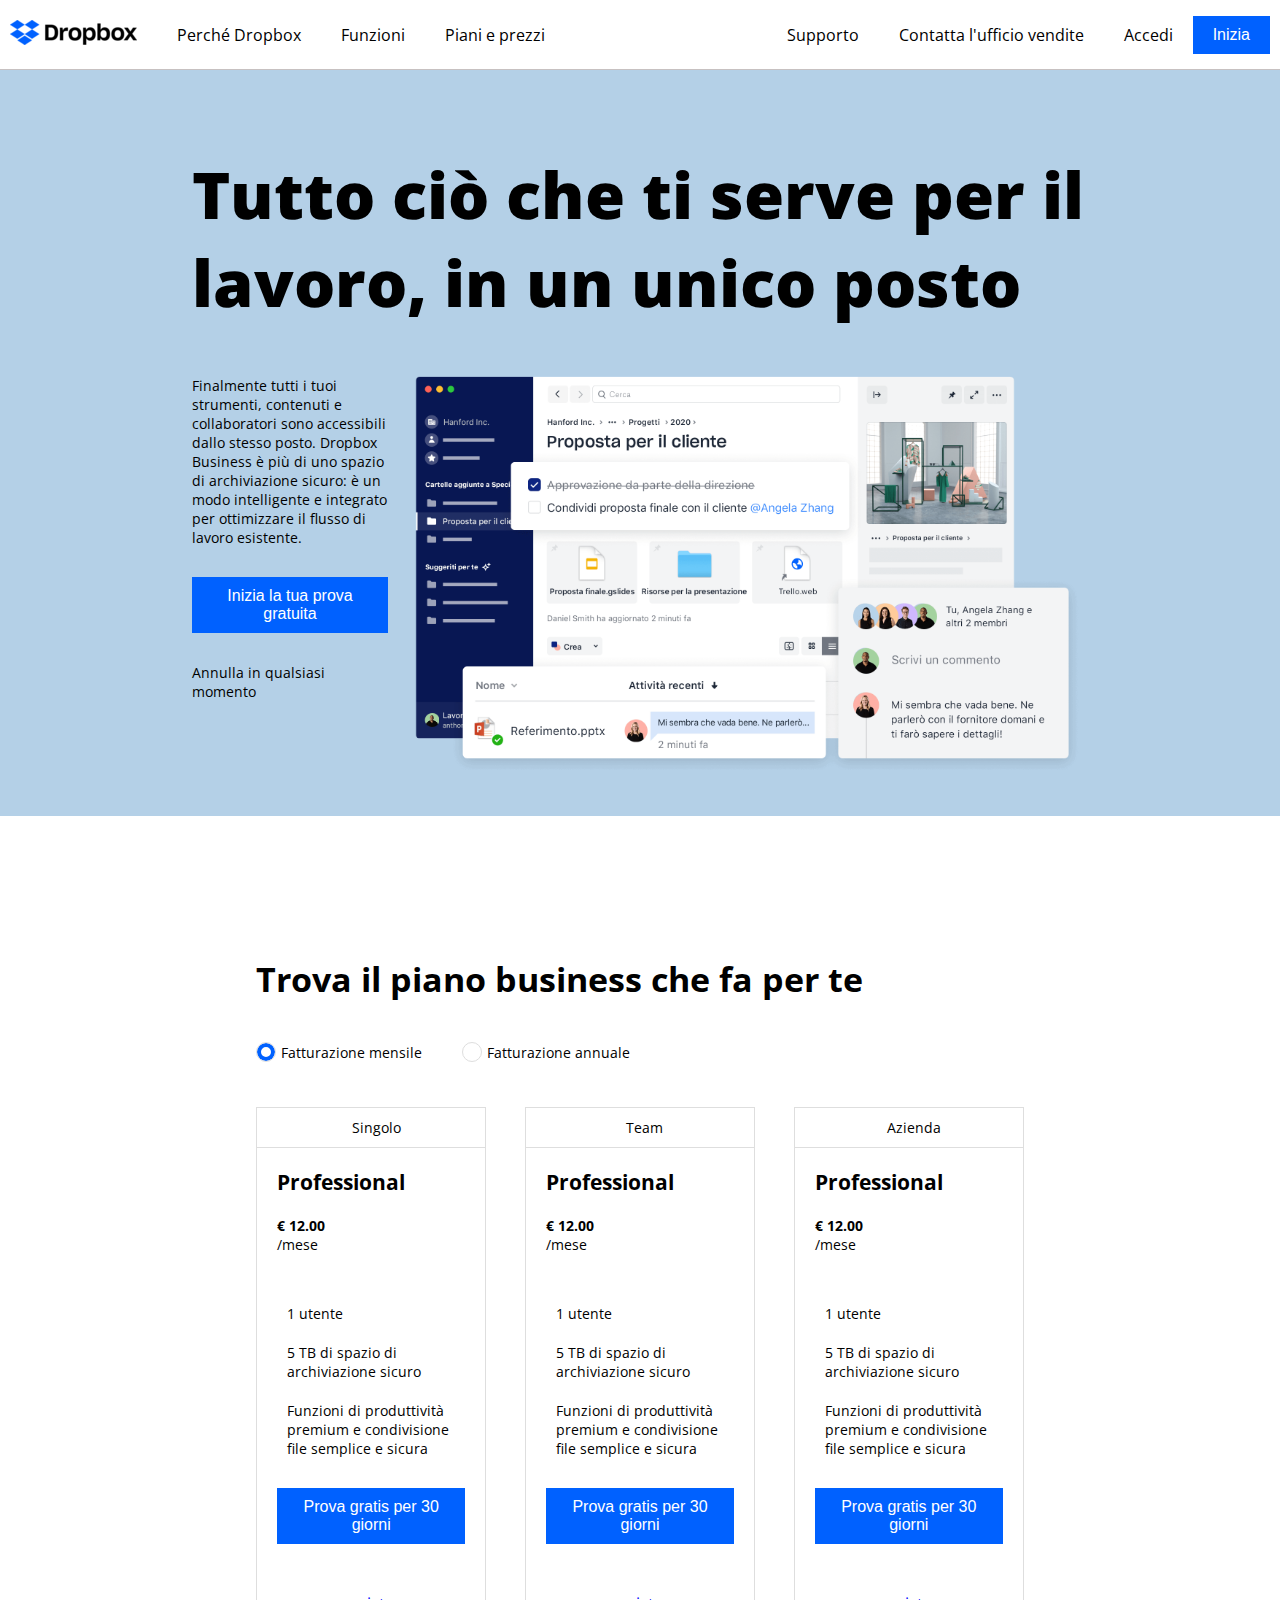
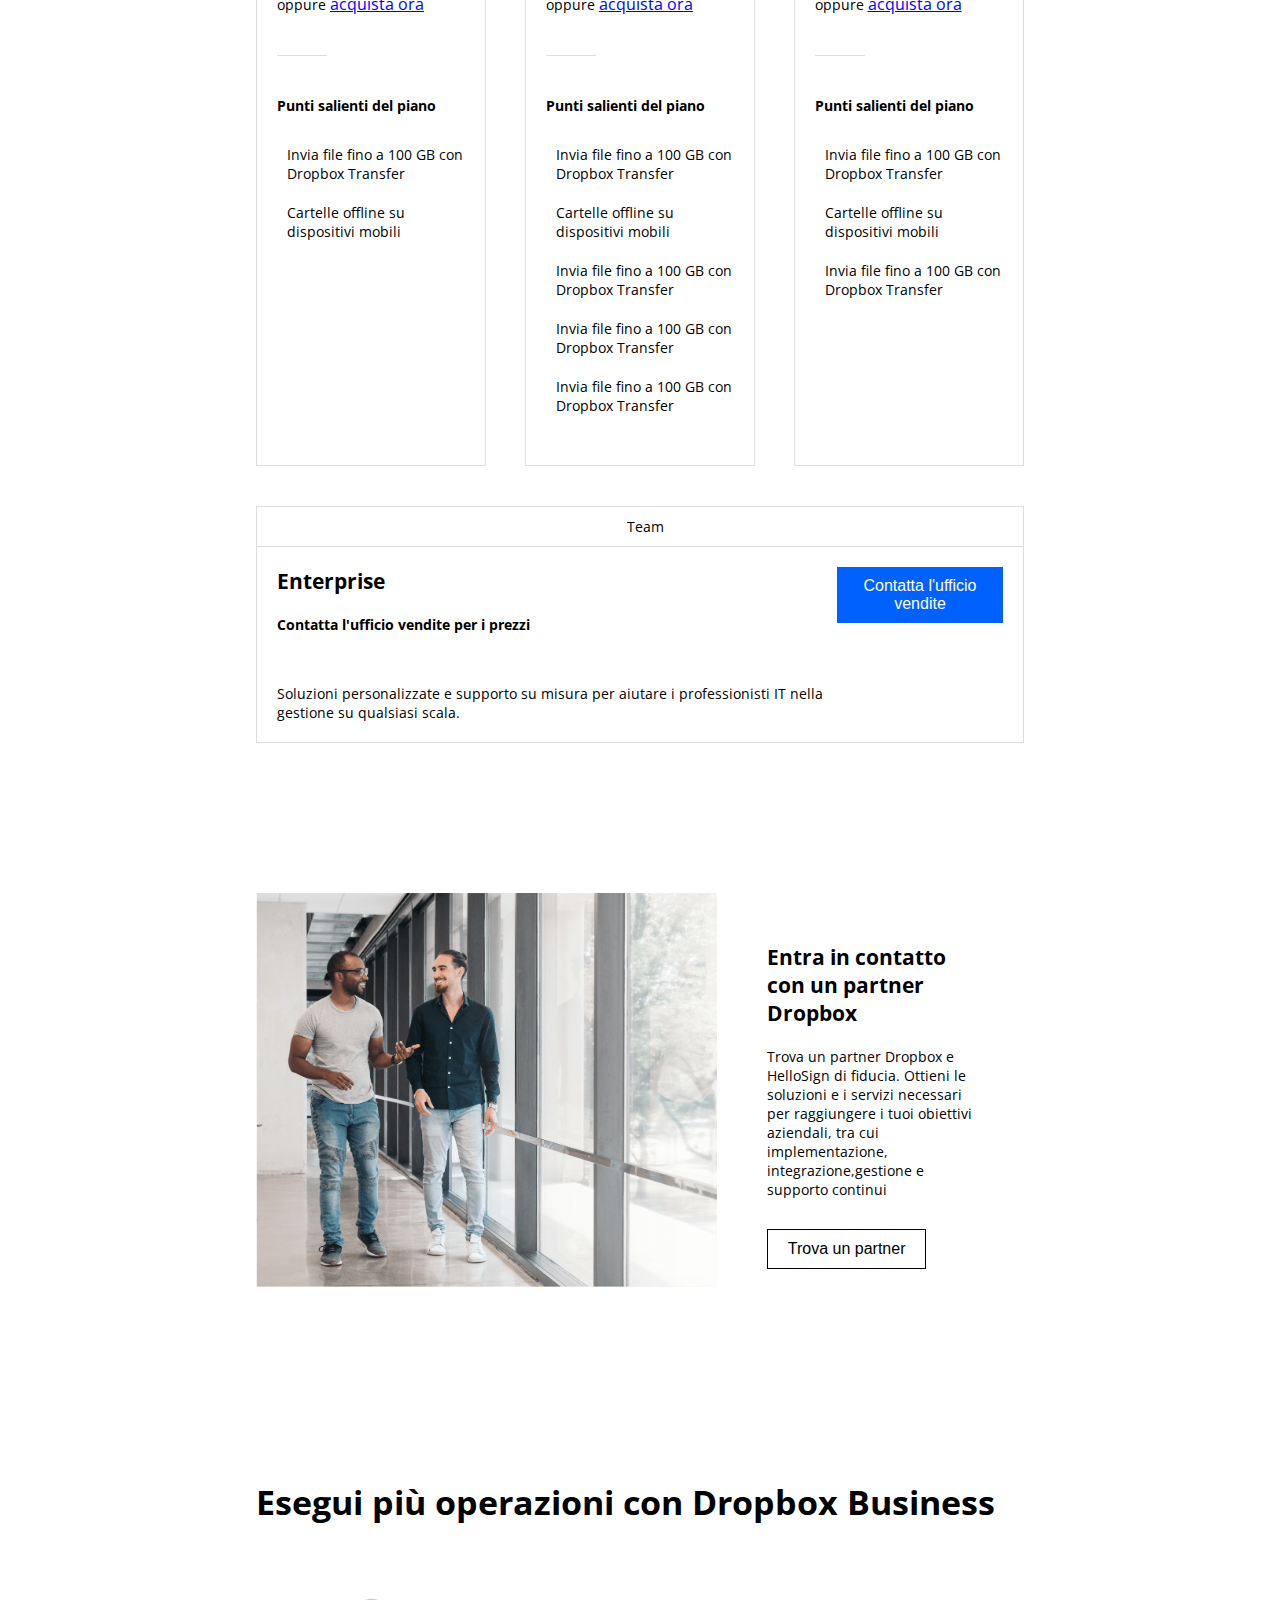
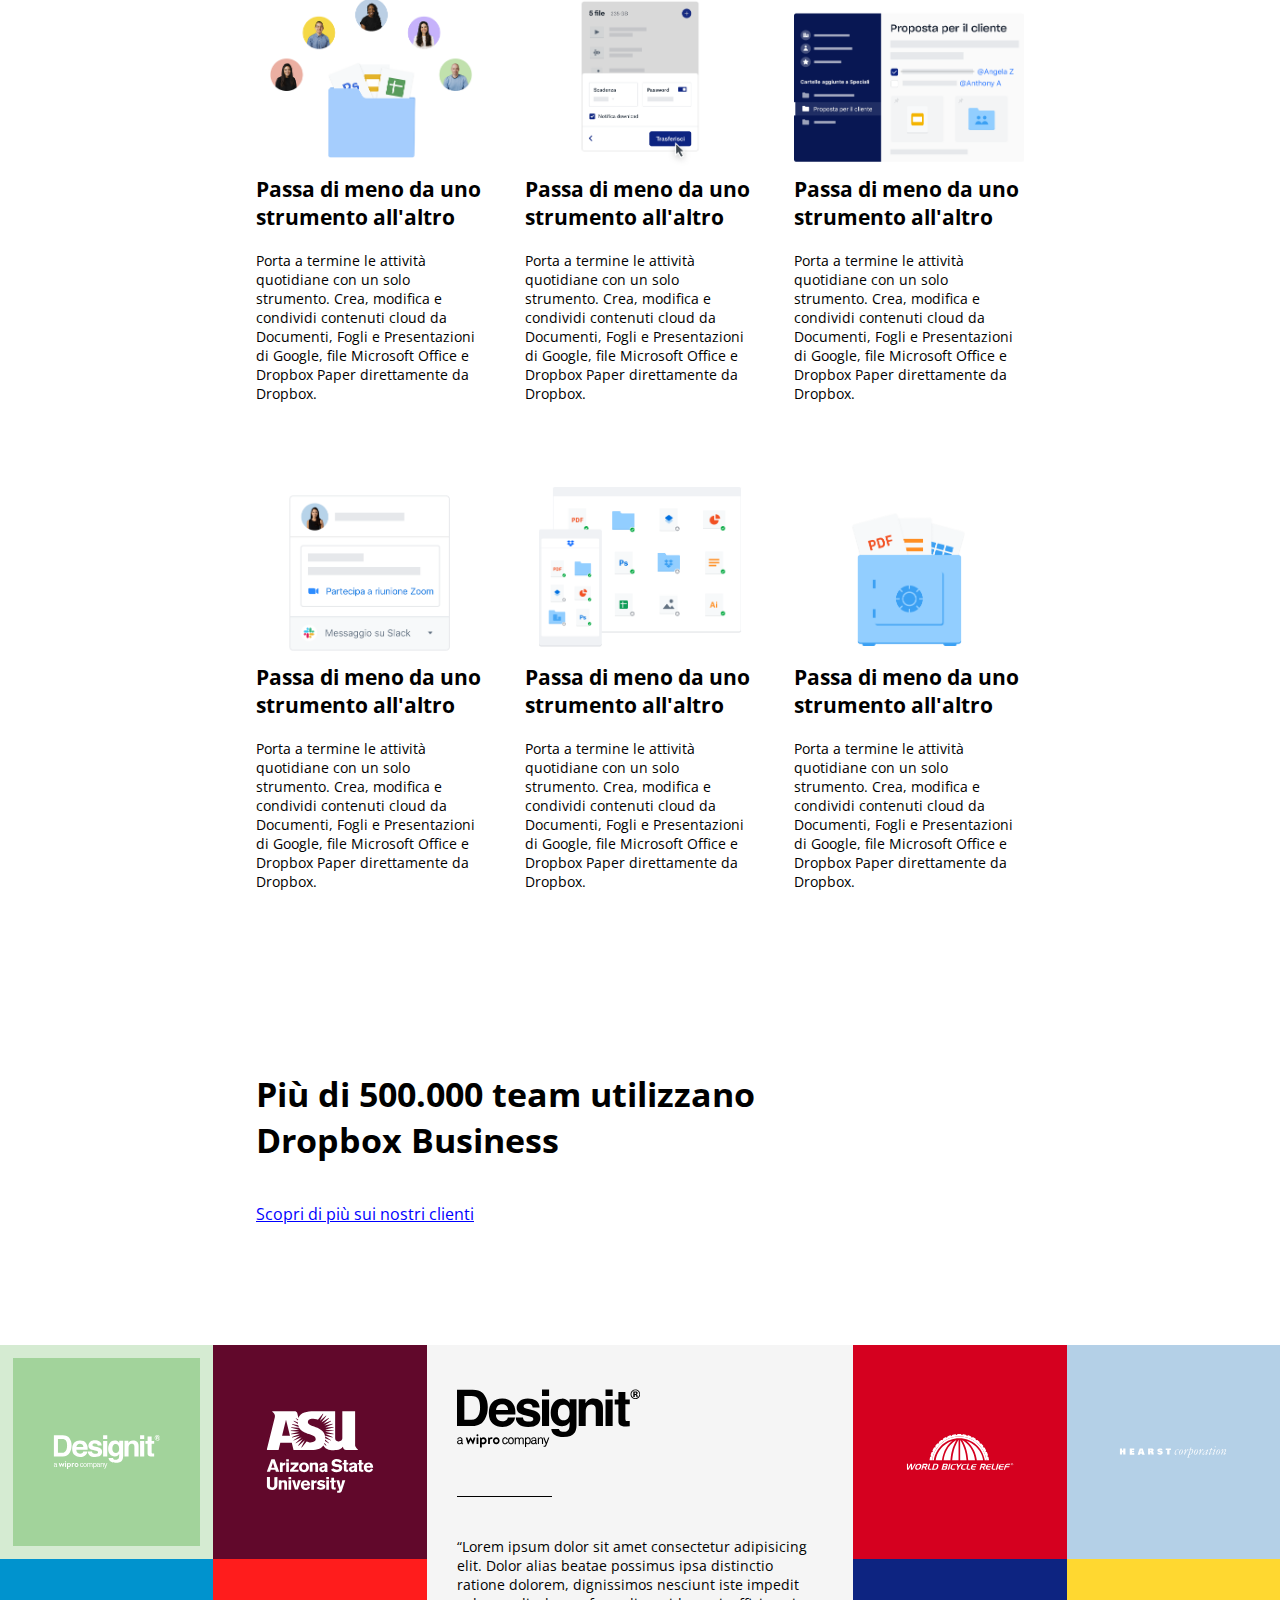
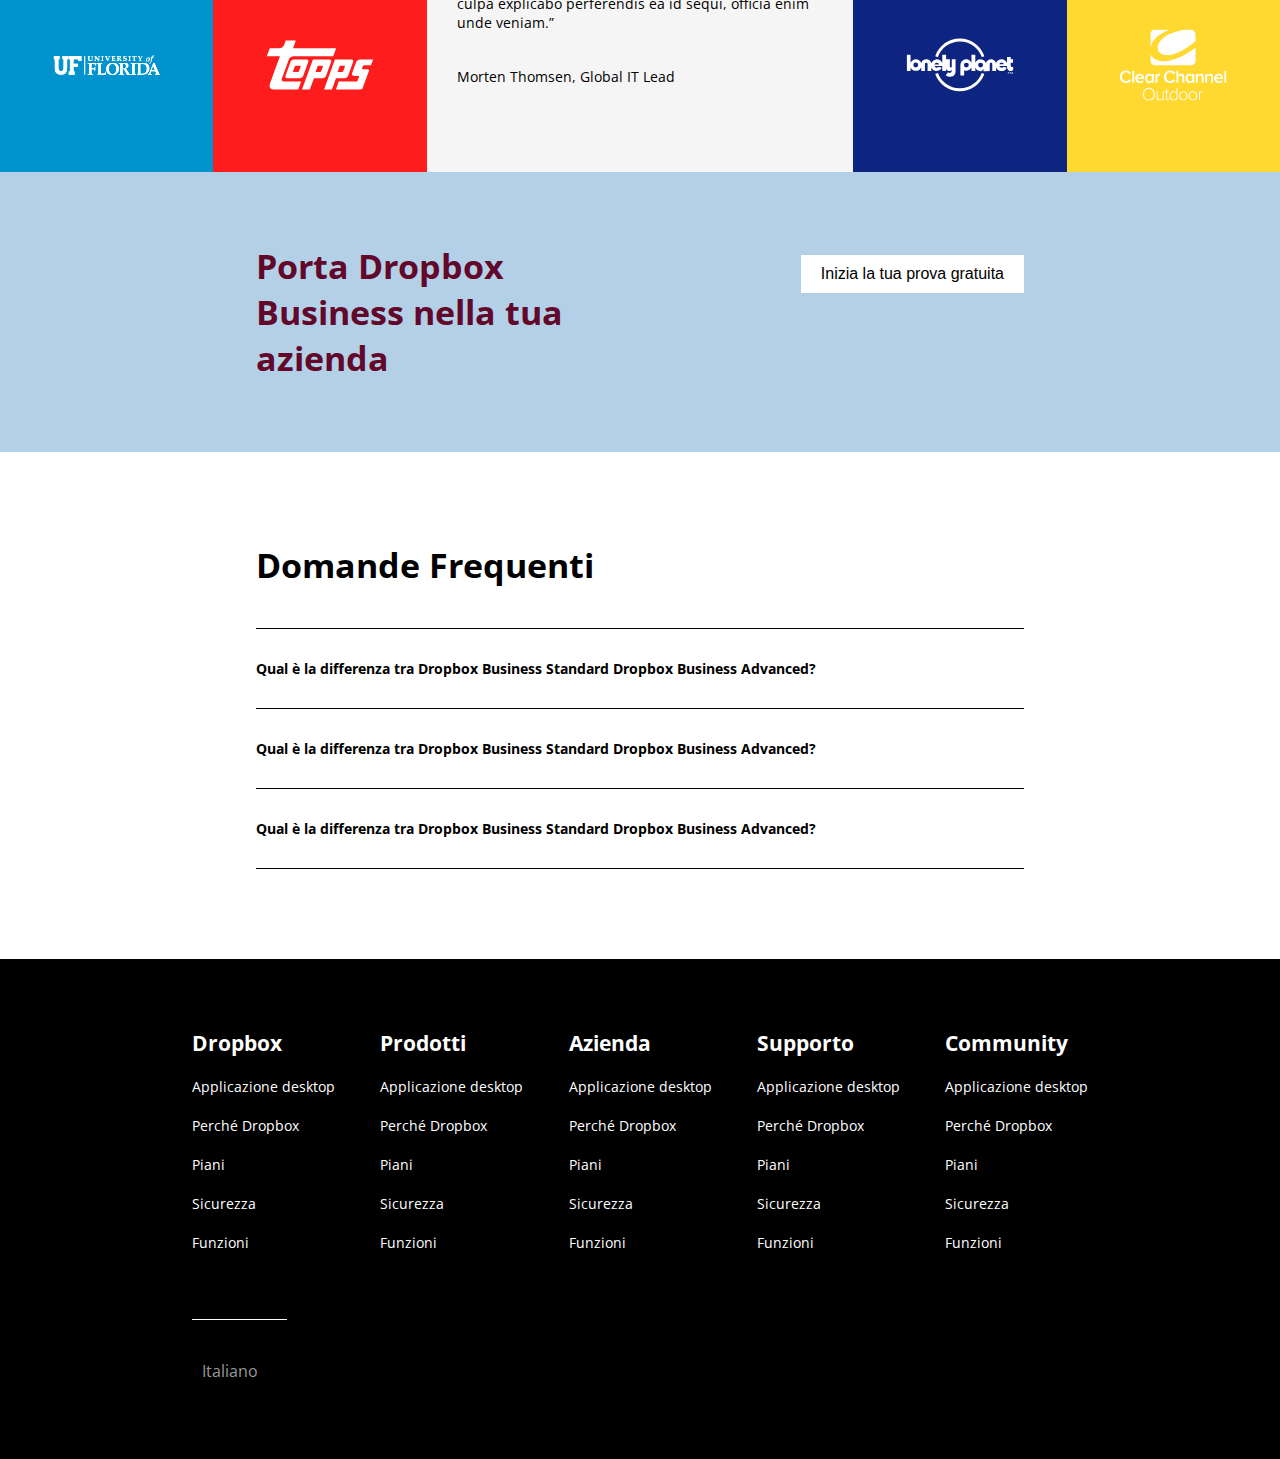
==== commit ae507f03: "Corretto contenuto header" ====
--- a/index.html
+++ b/index.html
@@ -48,13 +48,13 @@
         <nav>
             <ul>
                 <li>
-                    <a href="#">Perché Dropbox</a>
+                    <a href="#">Supporto</a>
                 </li>
                 <li>
-                    <a href="#">Funzioni</a>
+                    <a href="#">Contatta l'ufficio vendite</a>
                 </li>
                 <li>
-                    <a href="#">Piani e prezzi</a>
+                    <a href="#">Accedi</a>
                 </li>
 
             </ul>
@@ -419,7 +419,7 @@
                     <br>
                     Dropbox Business
                 </h2>
-                <a href="#" class="blue-link">scopri di più sui nostri clienti</a>
+                <a href="#" class="blue-link">Scopri di più sui nostri clienti</a>
             </div>
 
             <!-- Blocco quadrati companies -->
--- a/css/style.css
+++ b/css/style.css
@@ -68,7 +68,7 @@
 
 h2 {
     font-size: 34px;
-    margin-bottom: 50px;
+    margin-bottom: 40px;
 }
 
 h3 {
@@ -168,9 +168,11 @@
             }
 
                 #jumbo-arrow {
-                    font-size: 50px;
-                    margin-top: 35px;
-                }
+                    margin-top: 50px;
+                }
+                    #jumbo-arrow a {
+                        font-size: 48px;
+                    }
 
             /* immagine */
             .jumbo .img-txt .img {
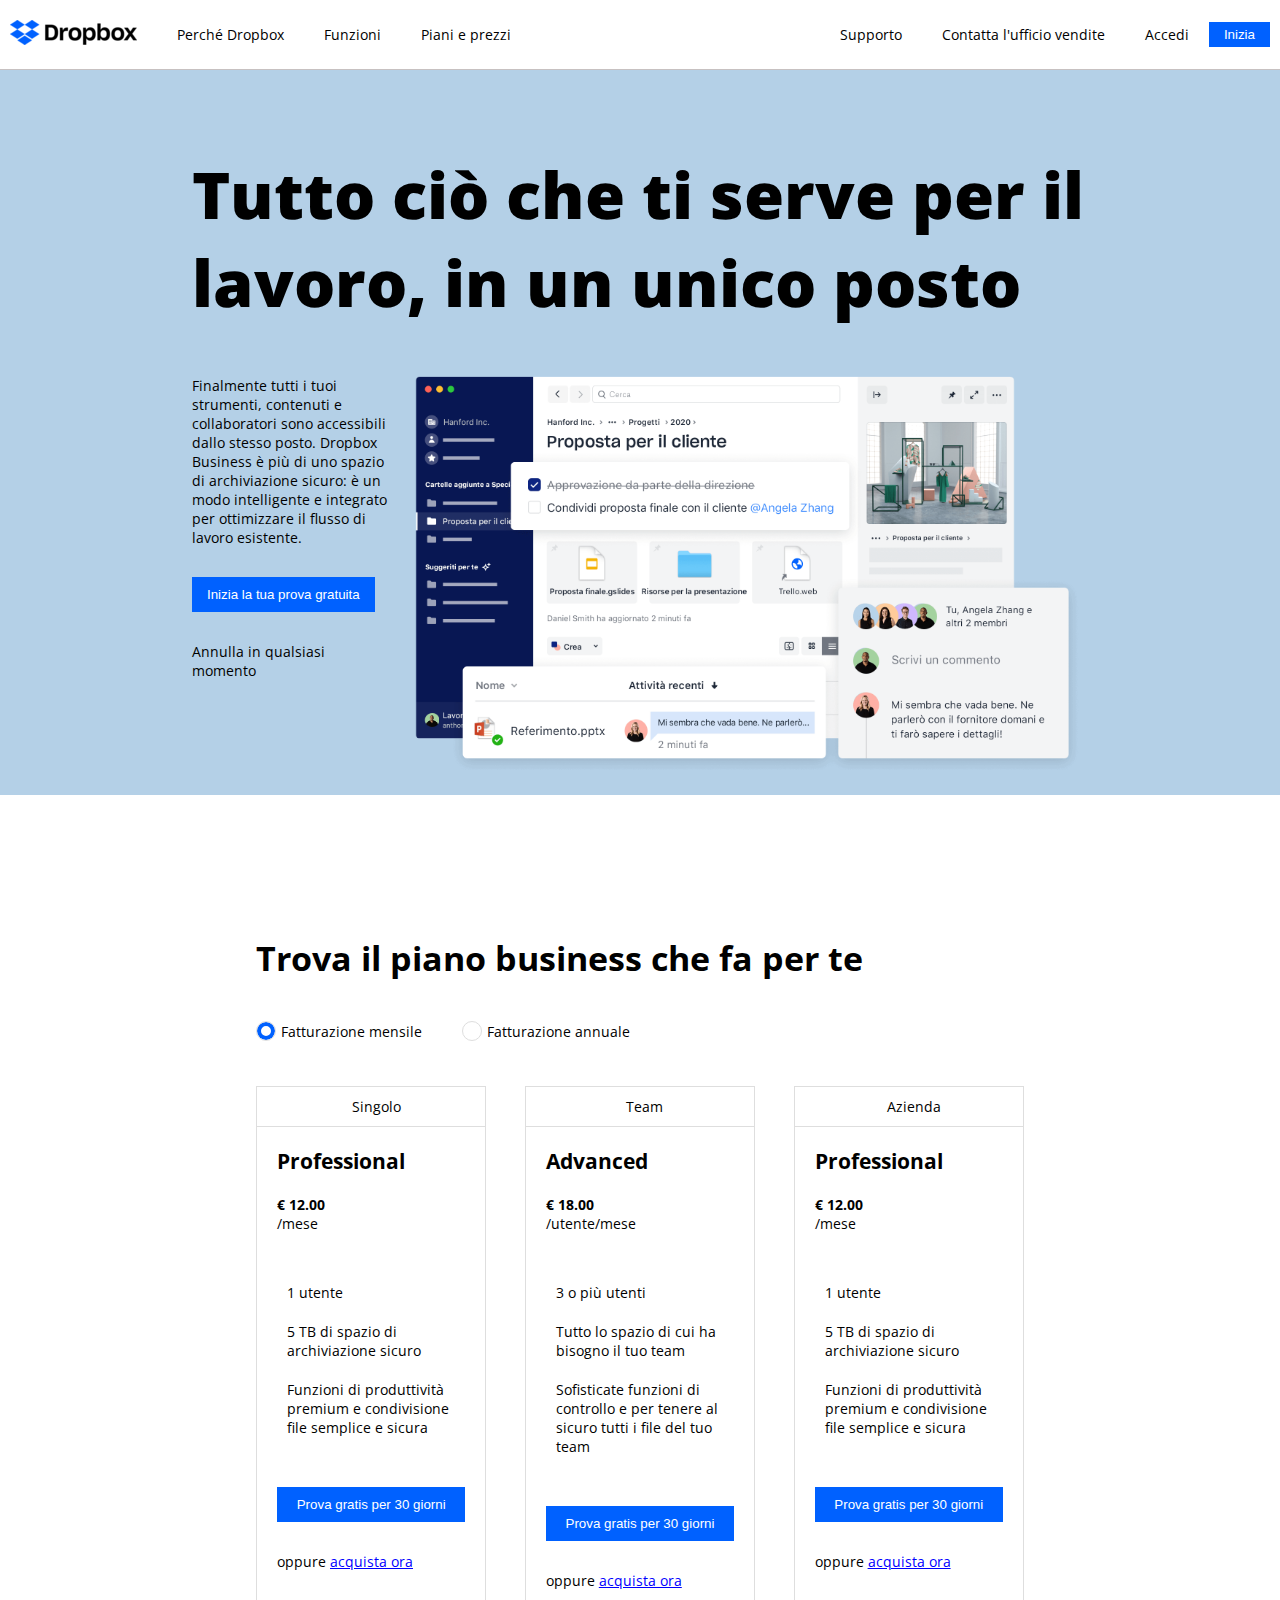
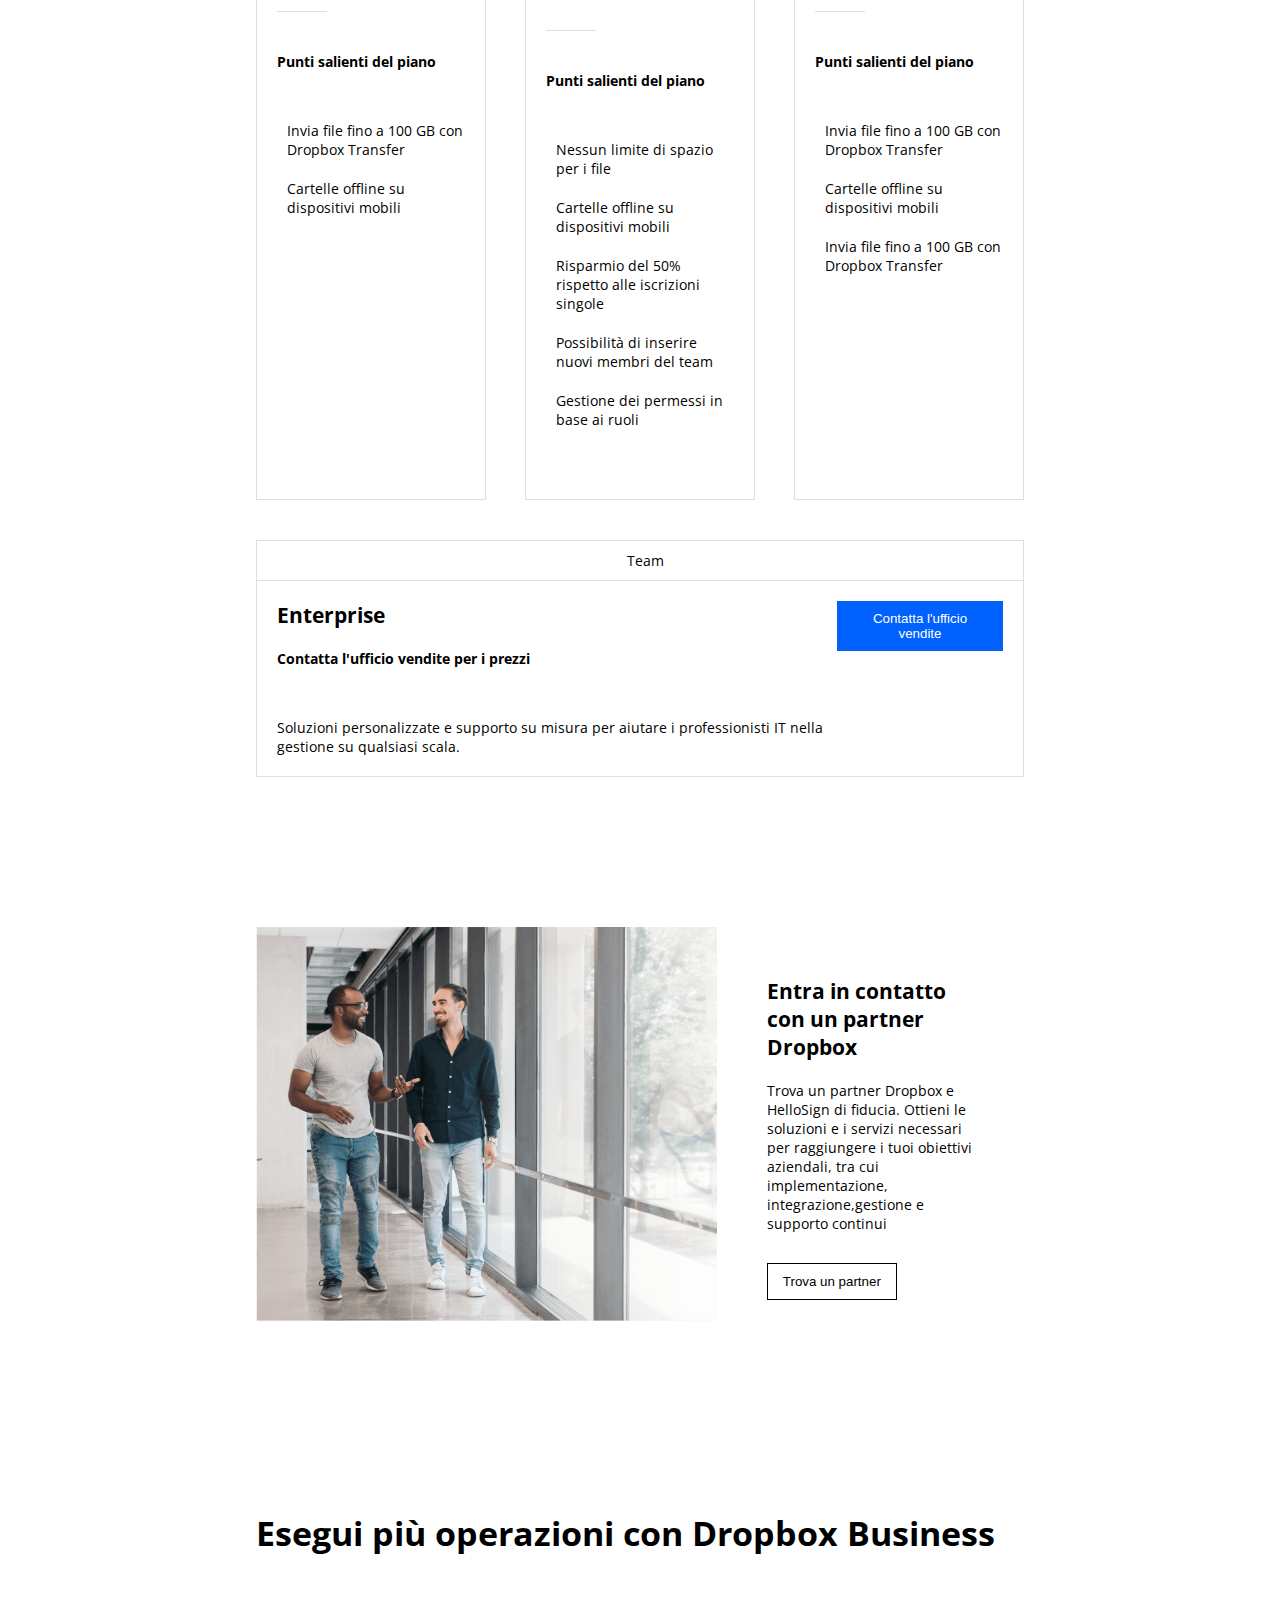
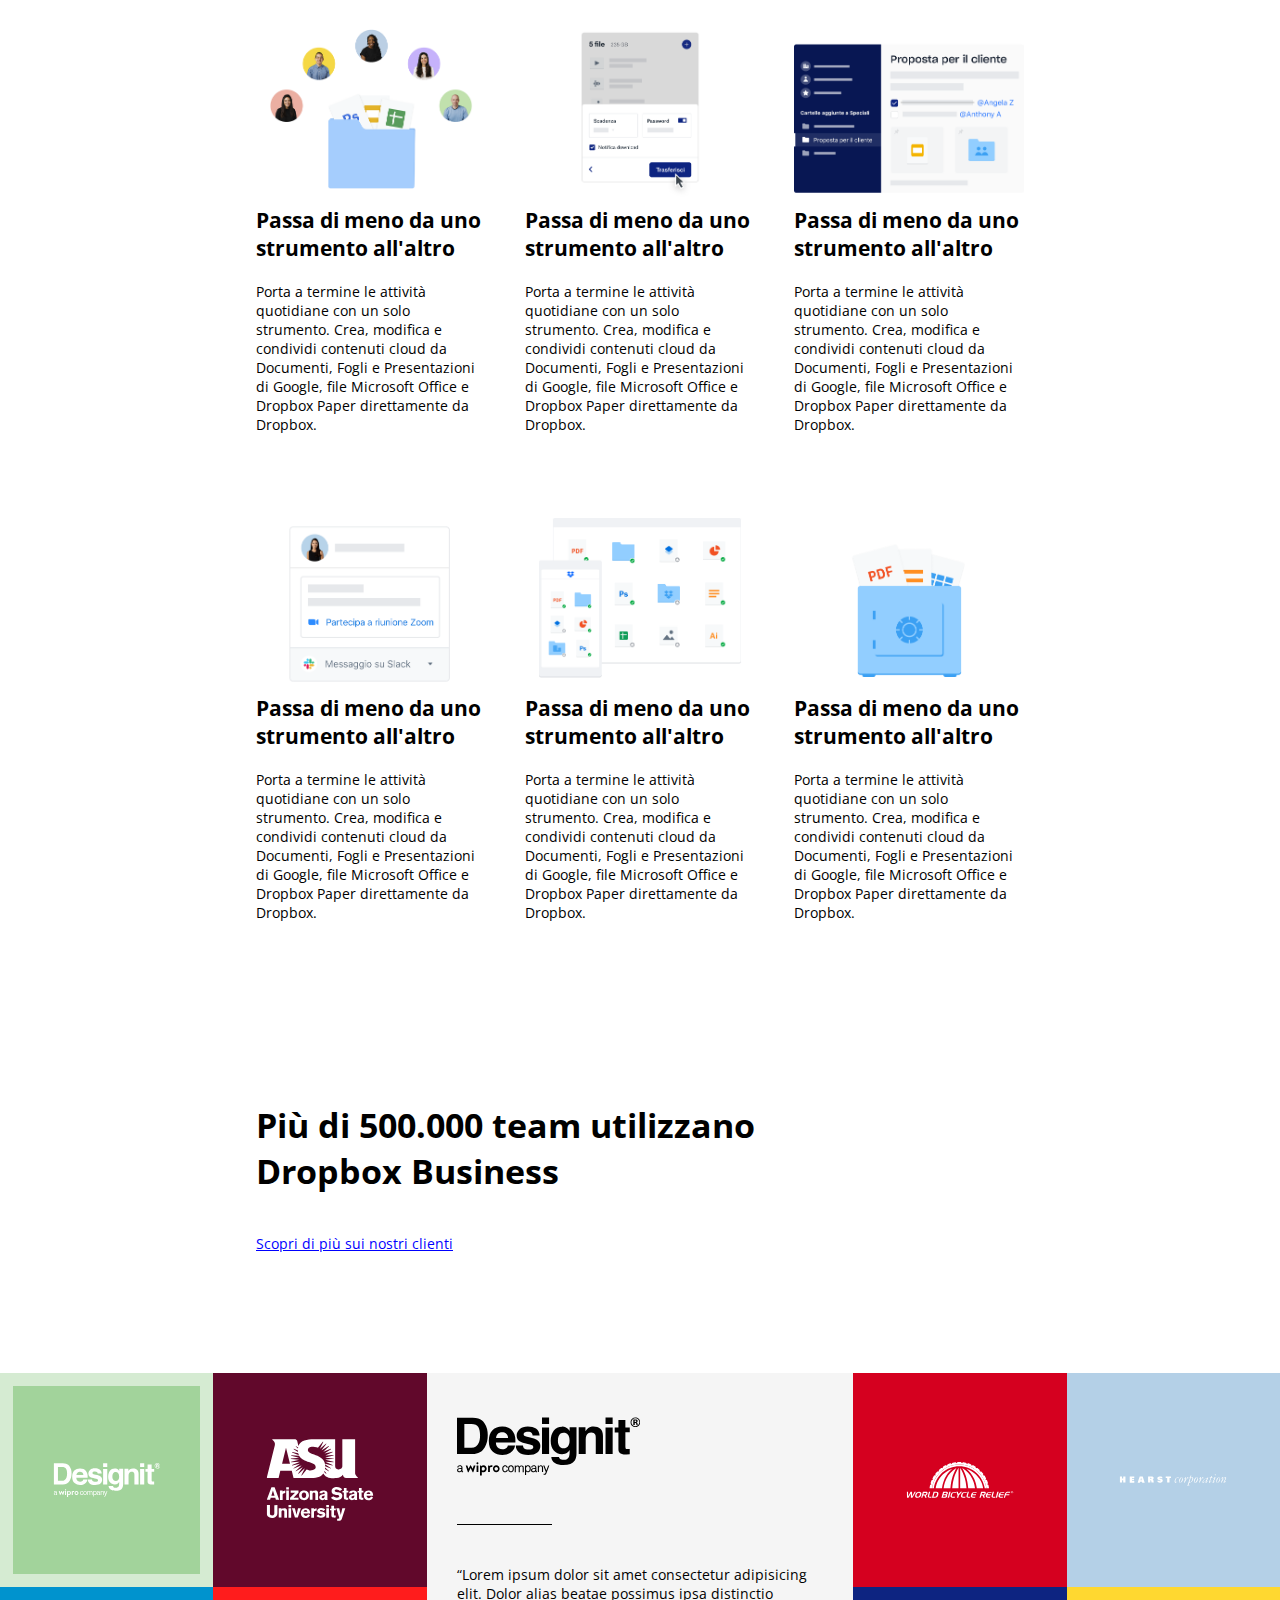
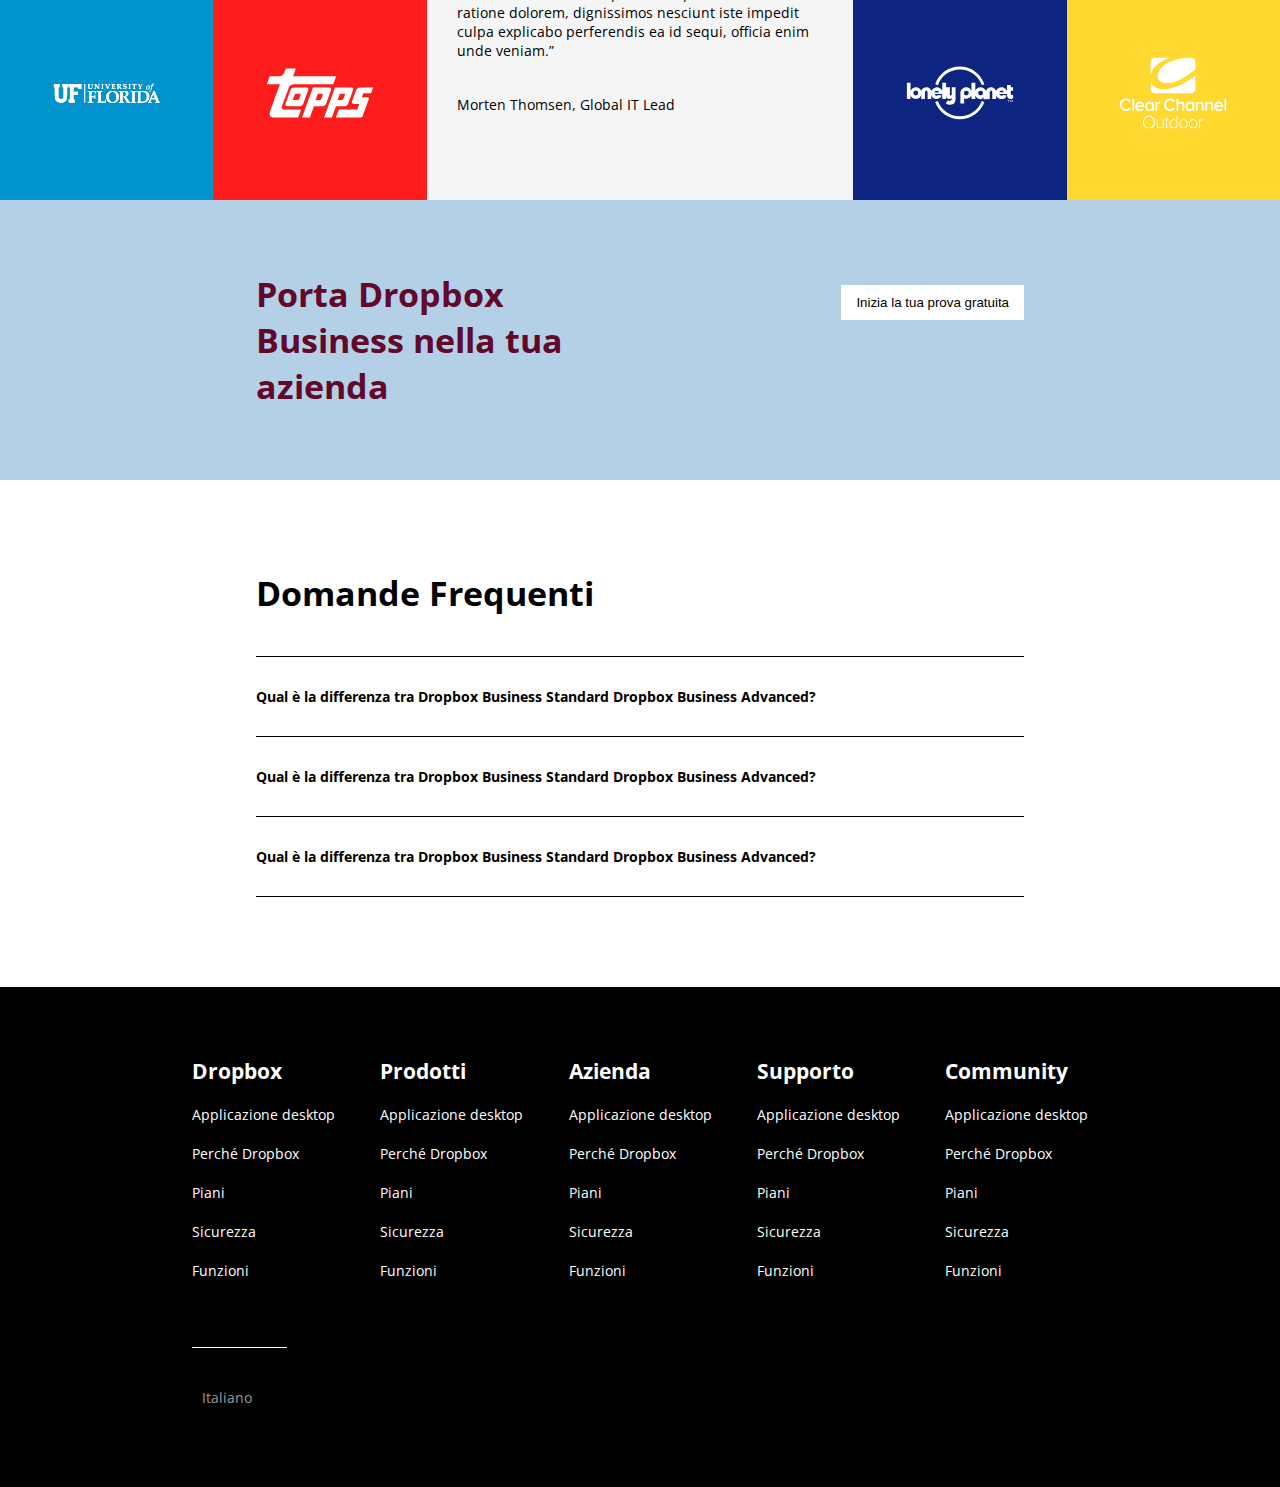
==== commit c18db95e: "Sezione plans - button 100% + contenuto colonna 2" ====
--- a/index.html
+++ b/index.html
@@ -148,11 +148,11 @@
 
                             </ul>
 
-                            <div class="centered">
-                                <button>
-                                    <a href="#">Prova gratis per 30 giorni</a>
-                                </button>
-                            </div>
+                            
+                            <button>
+                                <a href="#">Prova gratis per 30 giorni</a>
+                            </button>
+                            
                             <br>
                             <span>
                                 oppure <a class="blue-link" href="#">acquista ora</a>
@@ -181,6 +181,76 @@
                         <div class="header">
                             <i class="fa-solid fa-users"></i>
                             <span>Team</span>
+                        </div>
+                         <div class="content">
+                            <div class="plan-type">
+                                <h3>Advanced</h3>
+                                <strong class="price">€ 18.00</strong>
+                                <br>
+                                <span>/utente/mese</span>
+                            </div>
+
+                            <ul>
+                                <li>
+                                    <i class="fa-solid fa-users"></i>
+                                    <span>3 o più utenti</span>
+                                </li>
+                                <li>
+                                    <i class="fa-sharp fa-solid fa-folder"></i>
+                                    <span>Tutto lo spazio di cui ha bisogno il tuo team</span>
+                                </li>
+                                <li>
+                                    <i class="fa-sharp fa-solid fa-share-nodes"></i>
+                                    <span>Sofisticate funzioni di controllo e per tenere al sicuro tutti i file del tuo team</span>
+                                </li>
+
+                            </ul>
+
+                            
+                            <button>
+                                <a href="#">Prova gratis per 30 giorni</a>
+                            </button>
+                            
+                            <br>
+                            <span>
+                                oppure <a class="blue-link" href="#">acquista ora</a>
+                            </span>
+                            
+                            <div class="short-line"></div>
+
+                            <h4>Punti salienti del piano</h4>
+
+                            <ul>
+                                <li>
+                                    <i class="fa-sharp fa-solid fa-check"></i>
+                                    <span>Nessun limite di spazio per i file</span>
+                                </li>
+                                <li>
+                                    <i class="fa-sharp fa-solid fa-check"></i>
+                                    <span>Cartelle offline su dispositivi mobili</span>
+                                </li>
+                                <li>
+                                    <i class="fa-sharp fa-solid fa-check"></i>
+                                    <span>Risparmio del 50% rispetto alle iscrizioni singole</span>
+                                </li>
+                                <li>
+                                    <i class="fa-sharp fa-solid fa-check"></i>
+                                    <span>Possibilità di inserire nuovi membri del team</span>
+                                </li>
+                                <li>
+                                    <i class="fa-sharp fa-solid fa-check"></i>
+                                    <span>Gestione dei permessi in base ai ruoli</span>
+                                </li>
+
+                            </ul>
+                        </div>
+                    </div>
+                    
+                    <!-- Colonna -->
+                    <div class="col">
+                        <div class="header">
+                            <i class="fa-sharp fa-solid fa-building"></i>
+                            <span>Azienda</span>
                         </div>
                          <div class="content">
                             <div class="plan-type">
@@ -206,81 +276,11 @@
 
                             </ul>
 
-                            <div class="centered">
-                                <button>
-                                    <a href="#">Prova gratis per 30 giorni</a>
-                                </button>
-                            </div>
-                            <br>
-                            <span>
-                                oppure <a class="blue-link" href="#">acquista ora</a>
-                            </span>
-                            
-                            <div class="short-line"></div>
-
-                            <h4>Punti salienti del piano</h4>
-
-                            <ul>
-                                <li>
-                                    <i class="fa-sharp fa-solid fa-check"></i>
-                                    <span>Invia file fino a 100 GB con Dropbox Transfer</span>
-                                </li>
-                                <li>
-                                    <i class="fa-sharp fa-solid fa-check"></i>
-                                    <span>Cartelle offline su dispositivi mobili</span>
-                                </li>
-                                <li>
-                                    <i class="fa-sharp fa-solid fa-check"></i>
-                                    <span>Invia file fino a 100 GB con Dropbox Transfer</span>
-                                </li>
-                                <li>
-                                    <i class="fa-sharp fa-solid fa-check"></i>
-                                    <span>Invia file fino a 100 GB con Dropbox Transfer</span>
-                                </li>
-                                <li>
-                                    <i class="fa-sharp fa-solid fa-check"></i>
-                                    <span>Invia file fino a 100 GB con Dropbox Transfer</span>
-                                </li>
-
-                            </ul>
-                        </div>
-                    </div>
-                    
-                    <!-- Colonna -->
-                    <div class="col">
-                        <div class="header">
-                            <i class="fa-sharp fa-solid fa-building"></i>
-                            <span>Azienda</span>
-                        </div>
-                         <div class="content">
-                            <div class="plan-type">
-                                <h3>Professional</h3>
-                                <strong class="price">€ 12.00</strong>
-                                <br>
-                                <span>/mese</span>
-                            </div>
-
-                            <ul>
-                                <li>
-                                    <i class="fa-solid fa-user"></i>
-                                    <span>1 utente</span>
-                                </li>
-                                <li>
-                                    <i class="fa-sharp fa-solid fa-folder"></i>
-                                    <span>5 TB di spazio di archiviazione sicuro</span>
-                                </li>
-                                <li>
-                                    <i class="fa-sharp fa-solid fa-share-nodes"></i>
-                                    <span>Funzioni di produttività premium e condivisione file semplice e sicura</span>
-                                </li>
-
-                            </ul>
-
-                            <div class="centered">
-                                <button>
-                                    <a href="#">Prova gratis per 30 giorni</a>
-                                </button>
-                            </div>
+                            
+                            <button>
+                                <a href="#">Prova gratis per 30 giorni</a>
+                            </button>
+                            
                             <br>
                             <span>
                                 oppure <a class="blue-link" href="#">acquista ora</a>
--- a/css/style.css
+++ b/css/style.css
@@ -14,7 +14,7 @@
 a {
     text-decoration: none;
     color: inherit;
-    font-size: 16px;
+    /* font-size: 16px; */
 }
 
 ul {
@@ -39,7 +39,7 @@
 button a {
     display: inline-block;
     height: 100%;
-    padding: 10px 20px;
+    padding: 10px 15px;
 
 }
 
@@ -138,17 +138,21 @@
         margin-bottom: 0;
     }
 
-        header nav .img {
-            margin-right: 20px;
-        }
-
-        header nav ul {
-            display: flex;
-        }
-
-            header nav ul li {
-                margin: 0 20px;
-            }
+        header nav button a {
+            padding: 5px 15px;
+        }
+
+    header nav .img {
+        margin-right: 20px;
+    }
+
+    header nav ul {
+        display: flex;
+    }
+
+        header nav ul li {
+            margin: 0 20px;
+        }
 
     /* JUMBOTRON */
     
@@ -238,15 +242,16 @@
             }
 
             .col .content ul {
-                margin: 30px 0;
+                margin: 50px 0;
             }
                 .col .content li {
                     display: flex;
                     align-items: baseline;
                 }
             
-            .col .content .centered {
-                text-align: center;
+            .col .content button {
+                width: 100%;
+                margin-bottom: 30px;
             }
             
             .col .content .short-line {
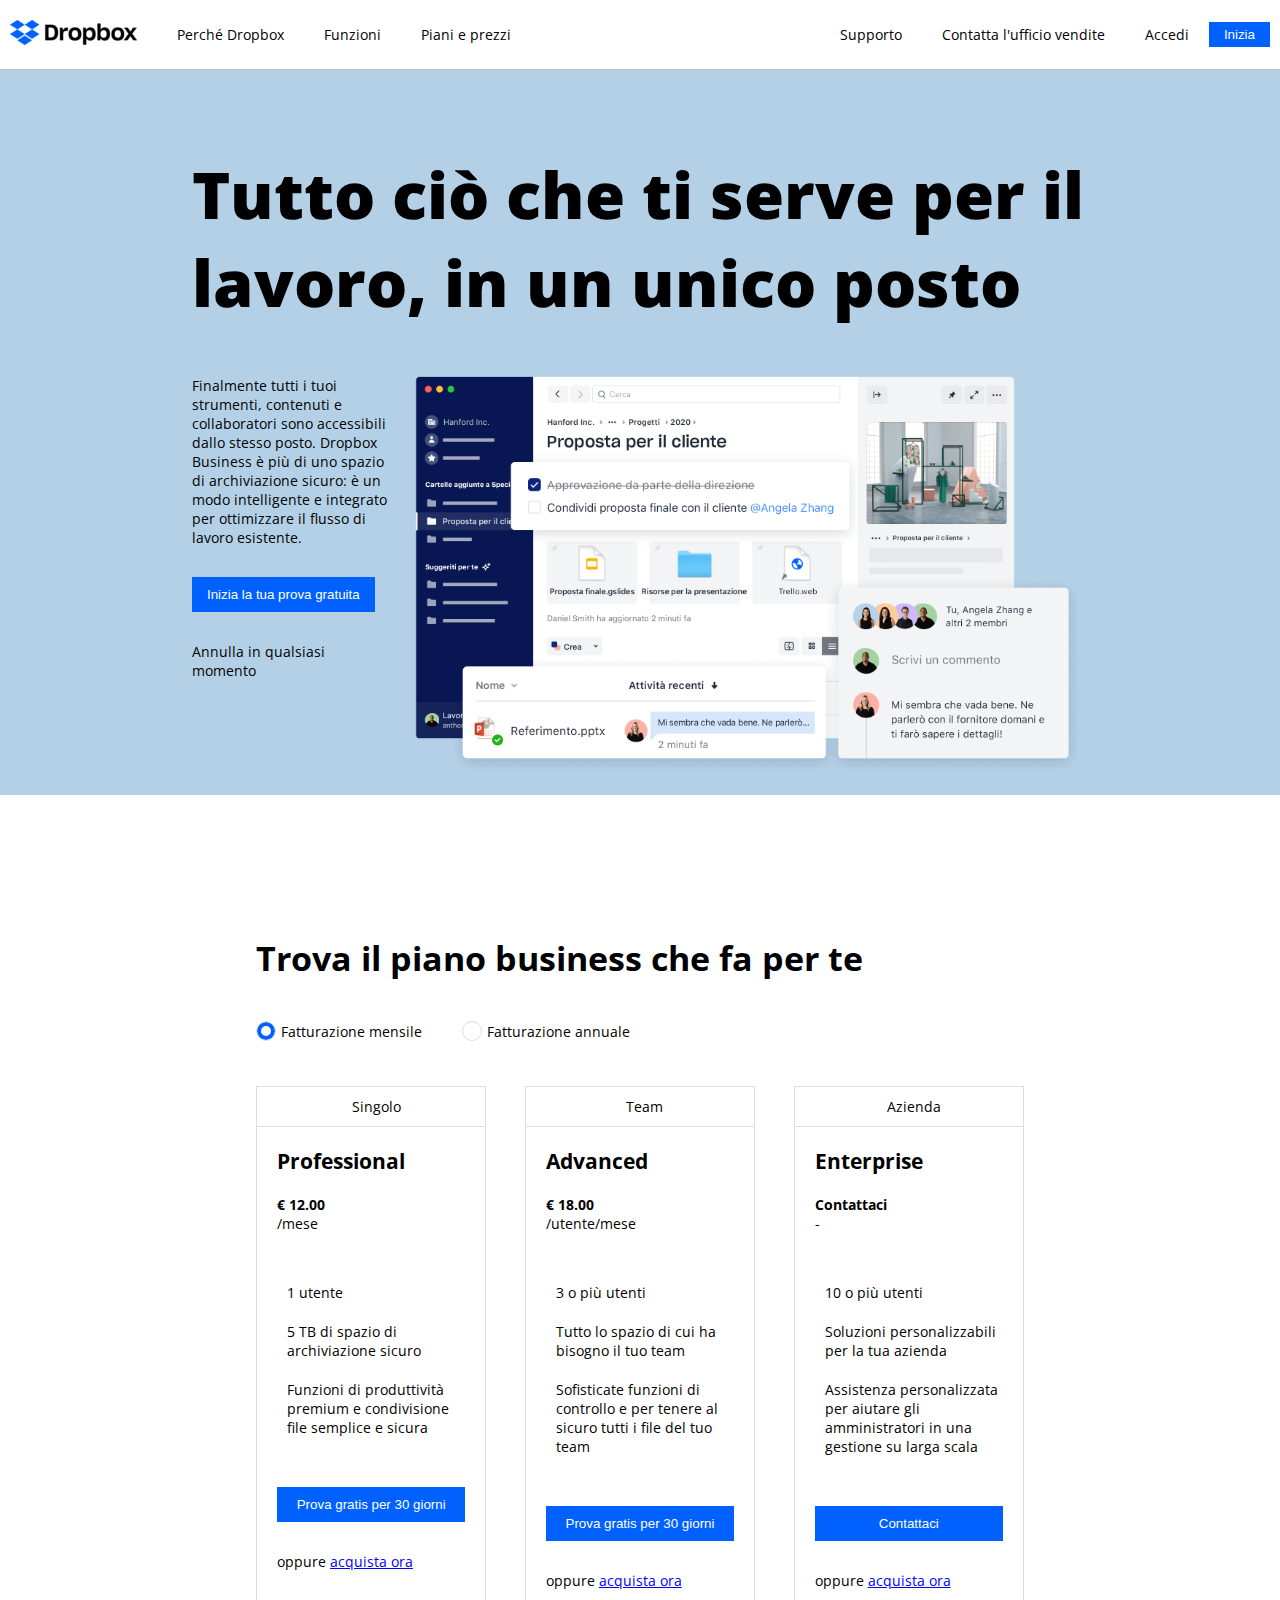
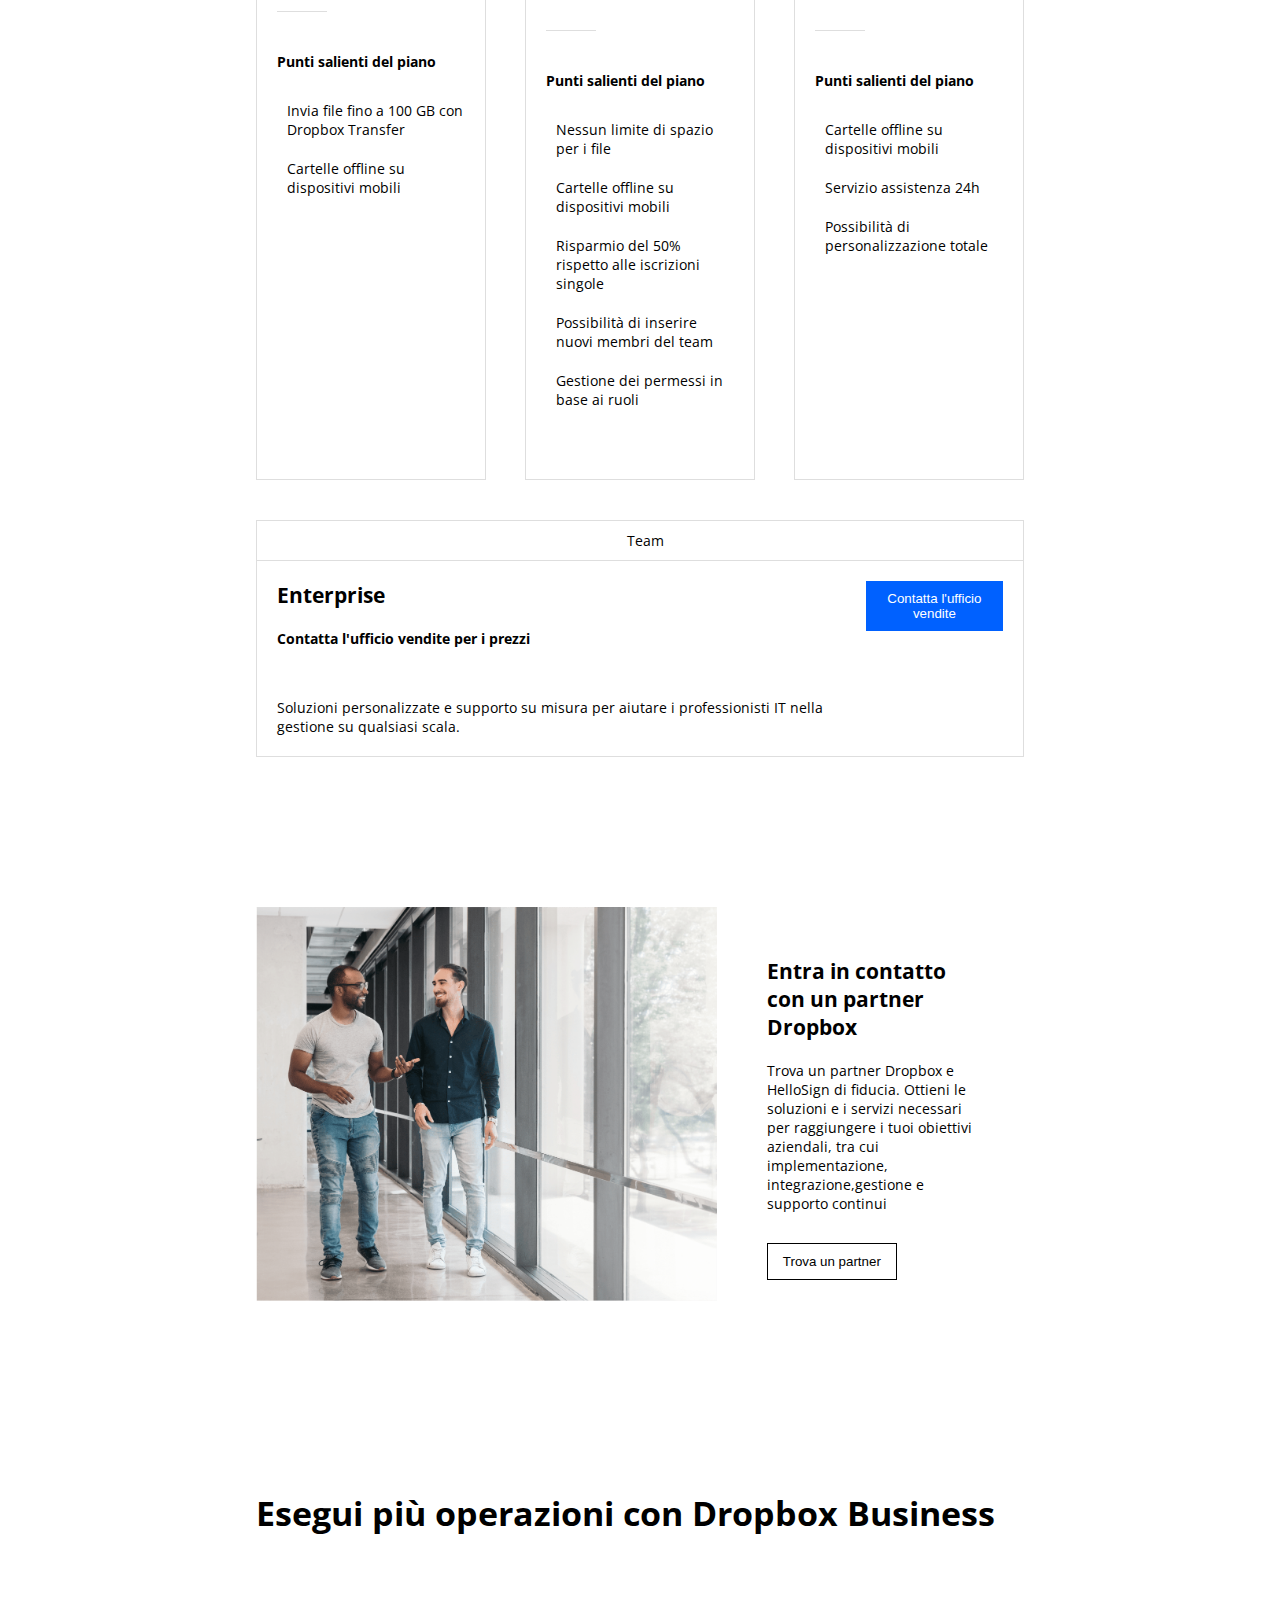
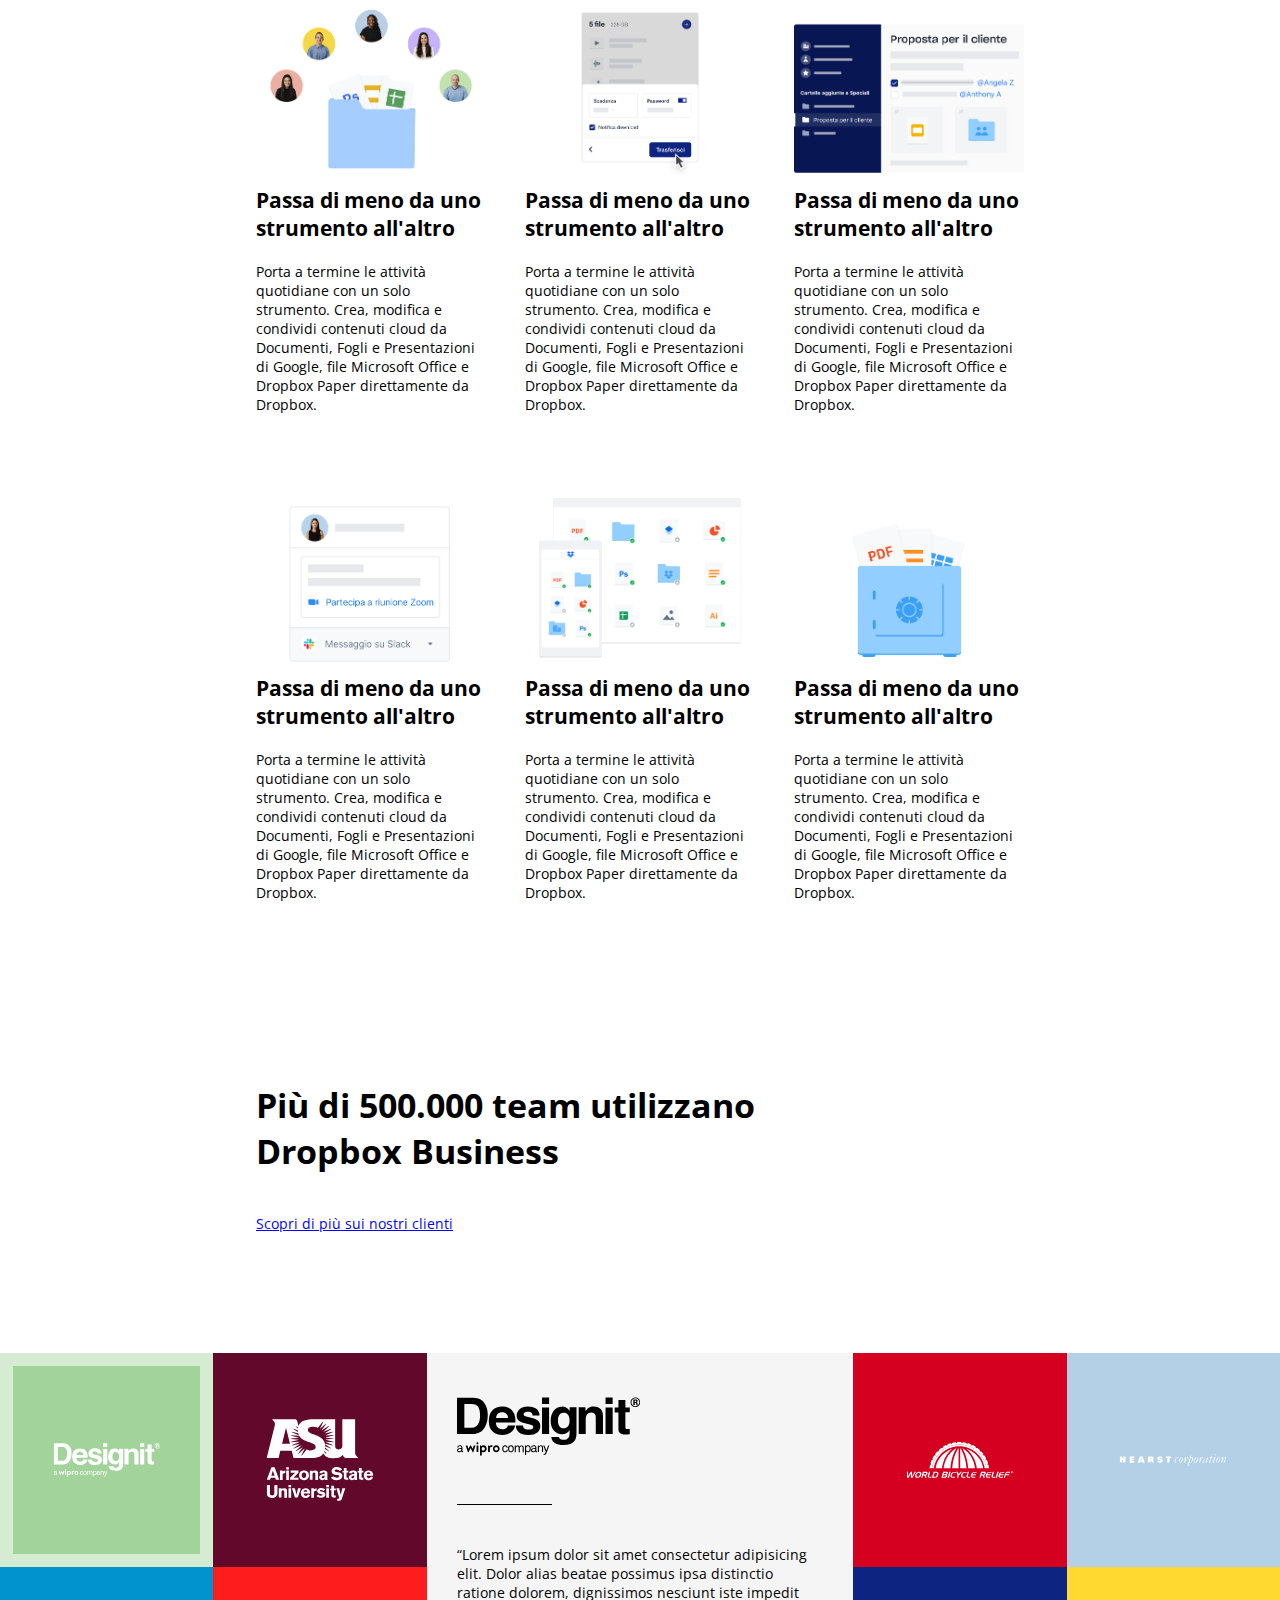
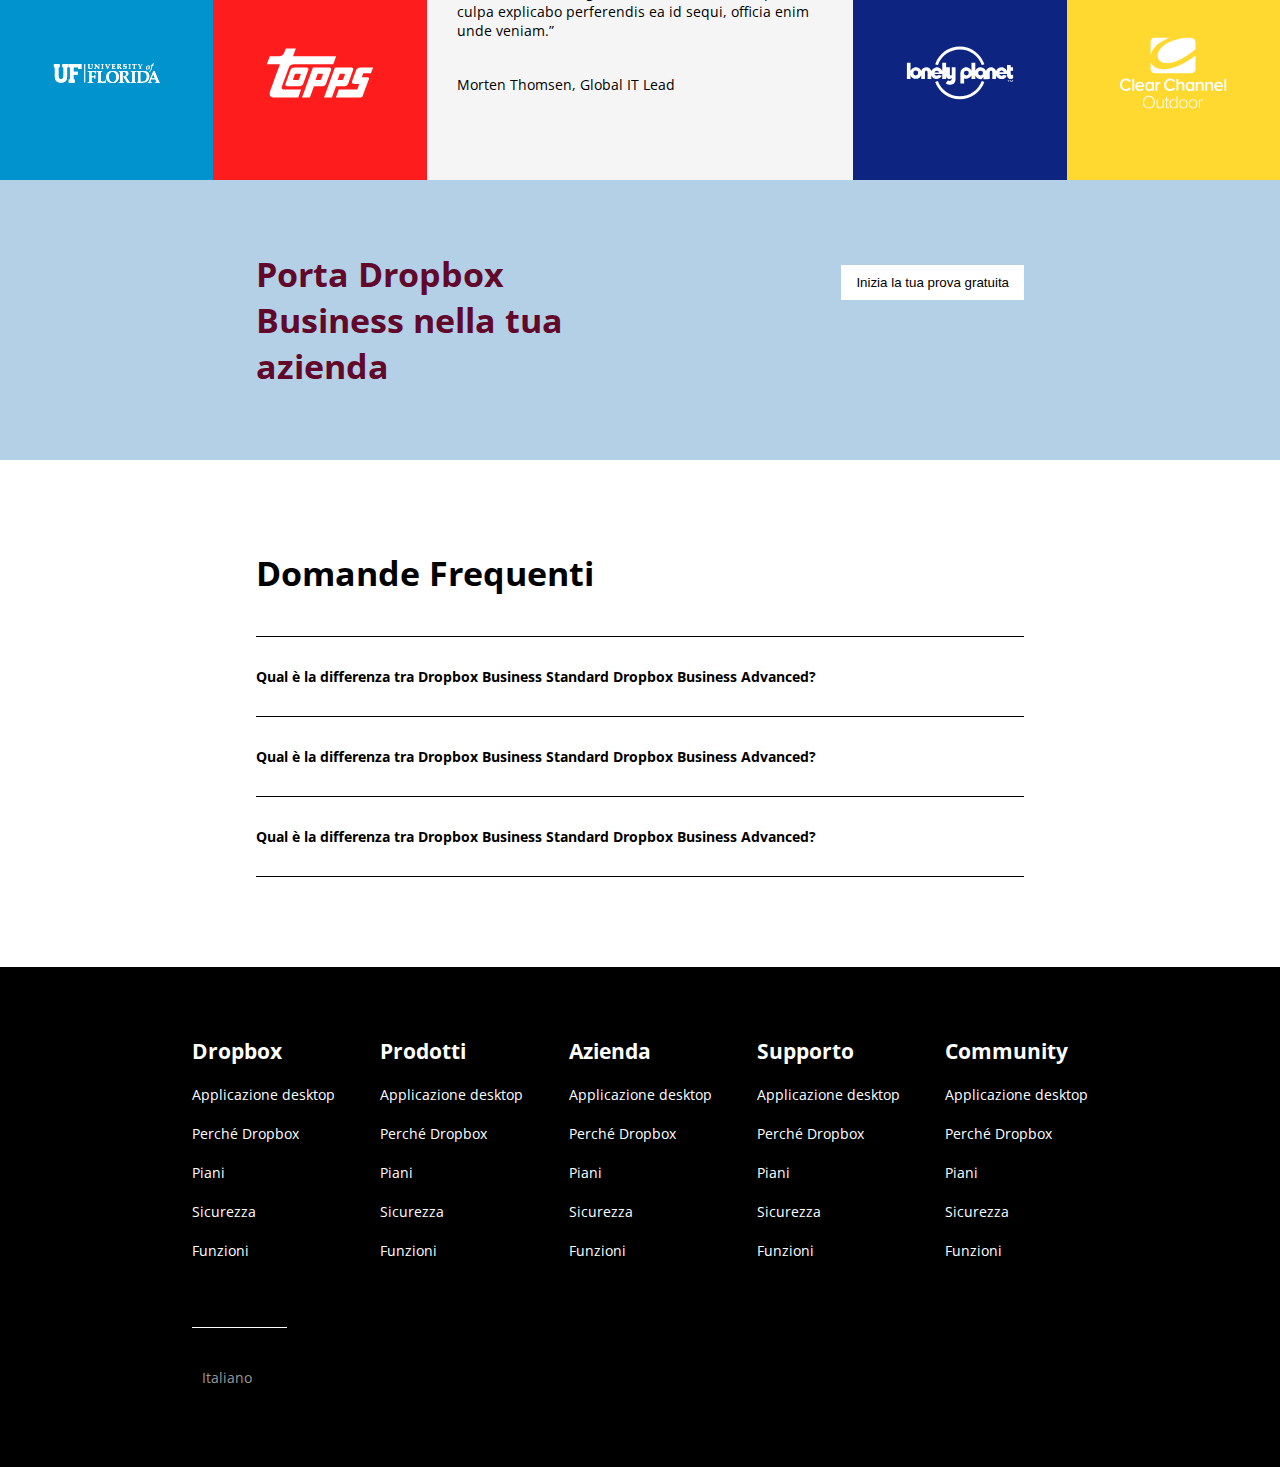
==== commit c2e0b58c: "Plans - cont colonna 3 + width col-bottom-left" ====
--- a/index.html
+++ b/index.html
@@ -254,31 +254,31 @@
                         </div>
                          <div class="content">
                             <div class="plan-type">
-                                <h3>Professional</h3>
-                                <strong class="price">€ 12.00</strong>
+                                <h3>Enterprise</h3>
+                                <strong class="price">Contattaci</strong>
                                 <br>
-                                <span>/mese</span>
+                                <span>-</span>
                             </div>
 
                             <ul>
                                 <li>
                                     <i class="fa-solid fa-user"></i>
-                                    <span>1 utente</span>
+                                    <span>10 o più utenti</span>
                                 </li>
                                 <li>
                                     <i class="fa-sharp fa-solid fa-folder"></i>
-                                    <span>5 TB di spazio di archiviazione sicuro</span>
+                                    <span>Soluzioni personalizzabili per la tua azienda</span>
                                 </li>
                                 <li>
                                     <i class="fa-sharp fa-solid fa-share-nodes"></i>
-                                    <span>Funzioni di produttività premium e condivisione file semplice e sicura</span>
+                                    <span>Assistenza personalizzata per aiutare gli amministratori in una gestione su larga scala</span>
                                 </li>
 
                             </ul>
 
                             
                             <button>
-                                <a href="#">Prova gratis per 30 giorni</a>
+                                <a href="#">Contattaci</a>
                             </button>
                             
                             <br>
@@ -293,15 +293,15 @@
                             <ul>
                                 <li>
                                     <i class="fa-sharp fa-solid fa-check"></i>
-                                    <span>Invia file fino a 100 GB con Dropbox Transfer</span>
-                                </li>
-                                <li>
-                                    <i class="fa-sharp fa-solid fa-check"></i>
                                     <span>Cartelle offline su dispositivi mobili</span>
                                 </li>
                                 <li>
                                     <i class="fa-sharp fa-solid fa-check"></i>
-                                    <span>Invia file fino a 100 GB con Dropbox Transfer</span>
+                                    <span>Servizio assistenza 24h</span>
+                                </li>
+                                <li>
+                                    <i class="fa-sharp fa-solid fa-check"></i>
+                                    <span>Possibilità di personalizzazione totale</span>
                                 </li>
 
                             </ul>
--- a/css/style.css
+++ b/css/style.css
@@ -242,7 +242,7 @@
             }
 
             .col .content ul {
-                margin: 50px 0;
+                margin: 30px 0 50px;
             }
                 .col .content li {
                     display: flex;
@@ -271,7 +271,7 @@
             }
 
             .col-bottom-left {
-                max-width: 560px;
+                max-width: 600px;
             }
 
     /* sezione IMG-TEXT */
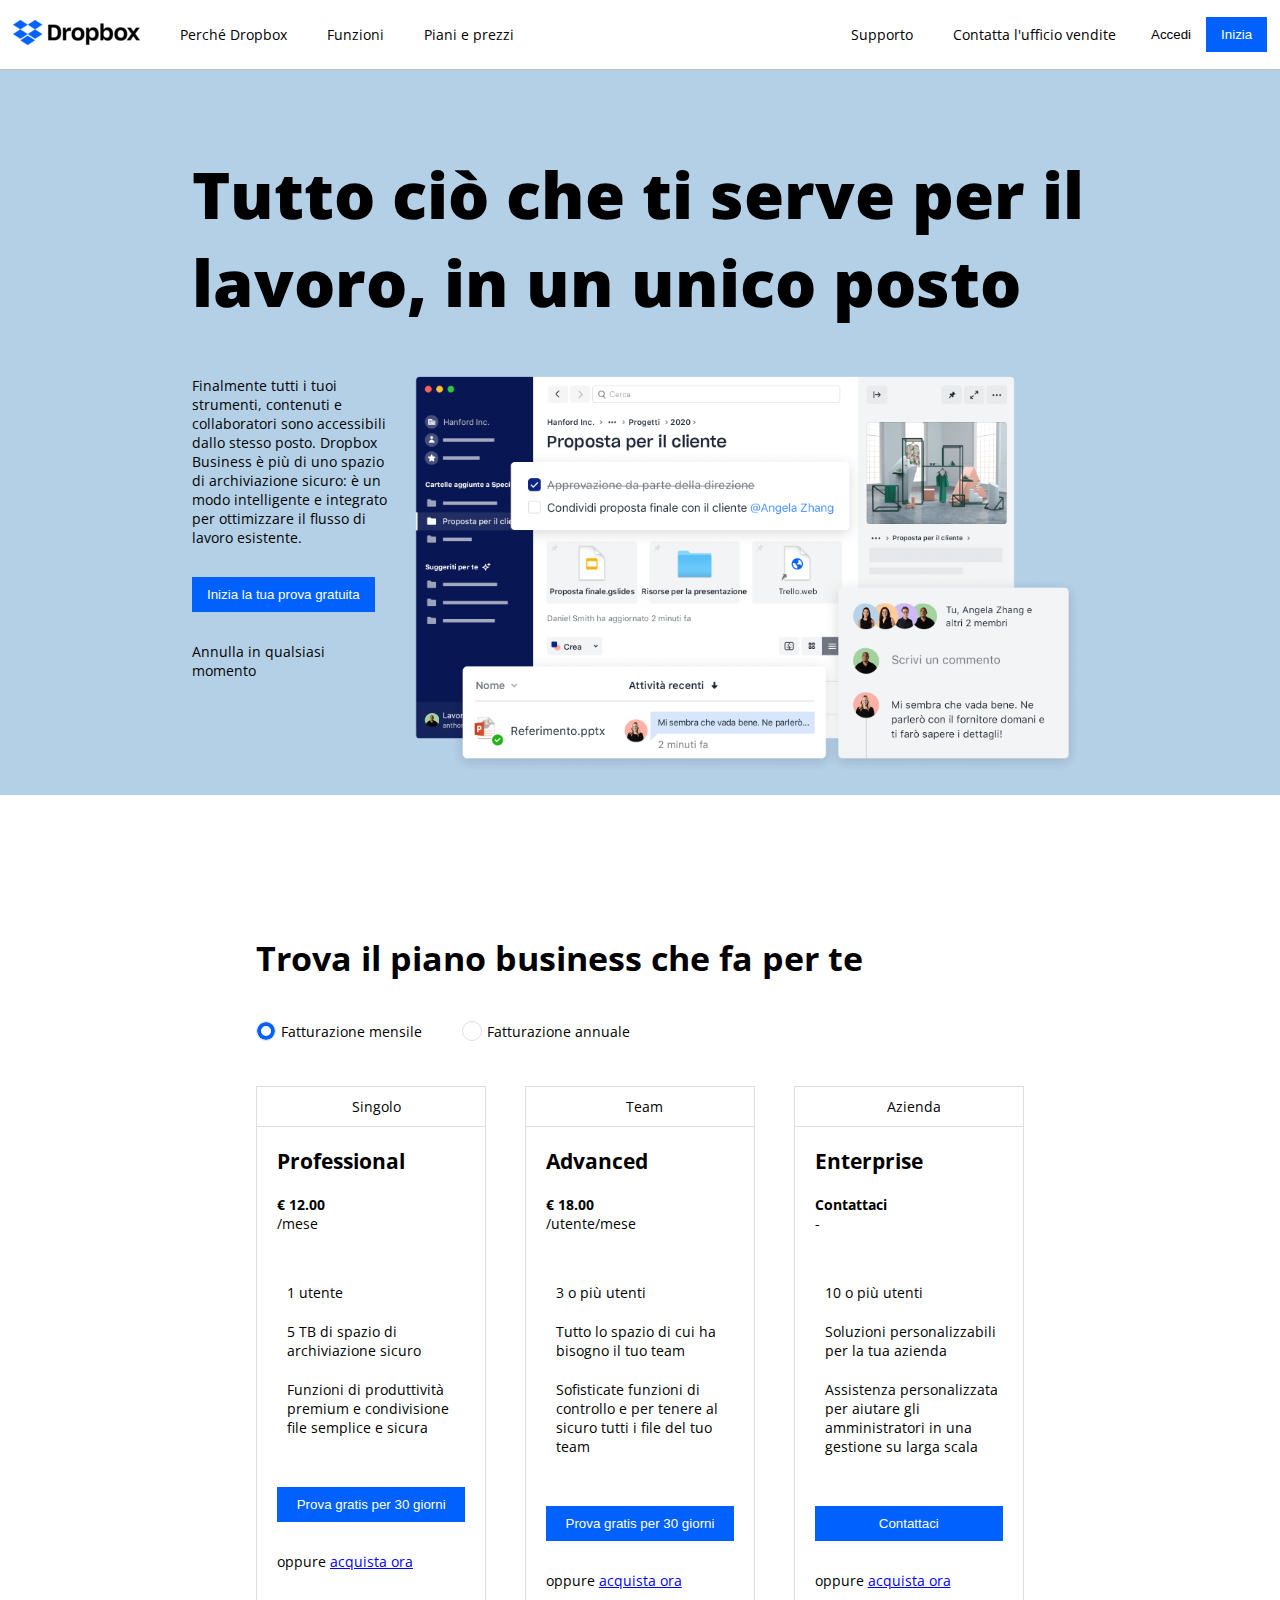
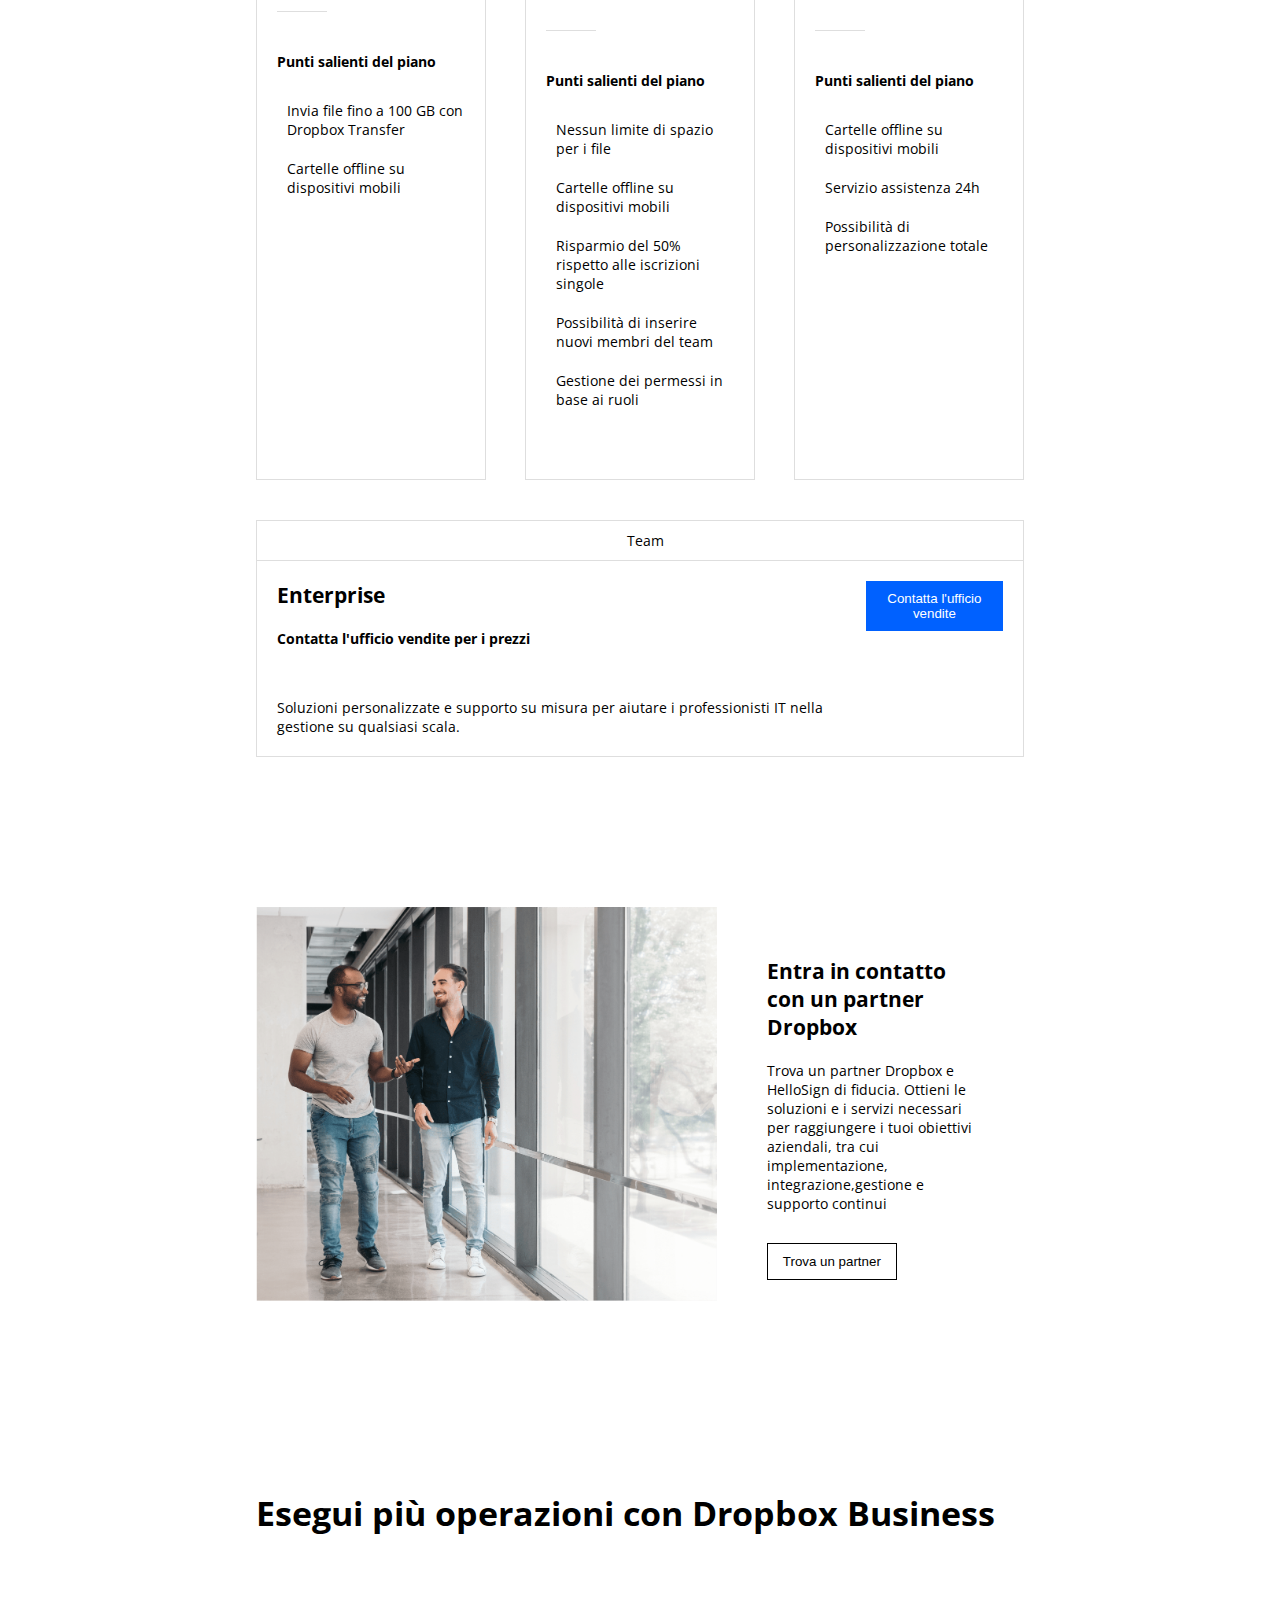
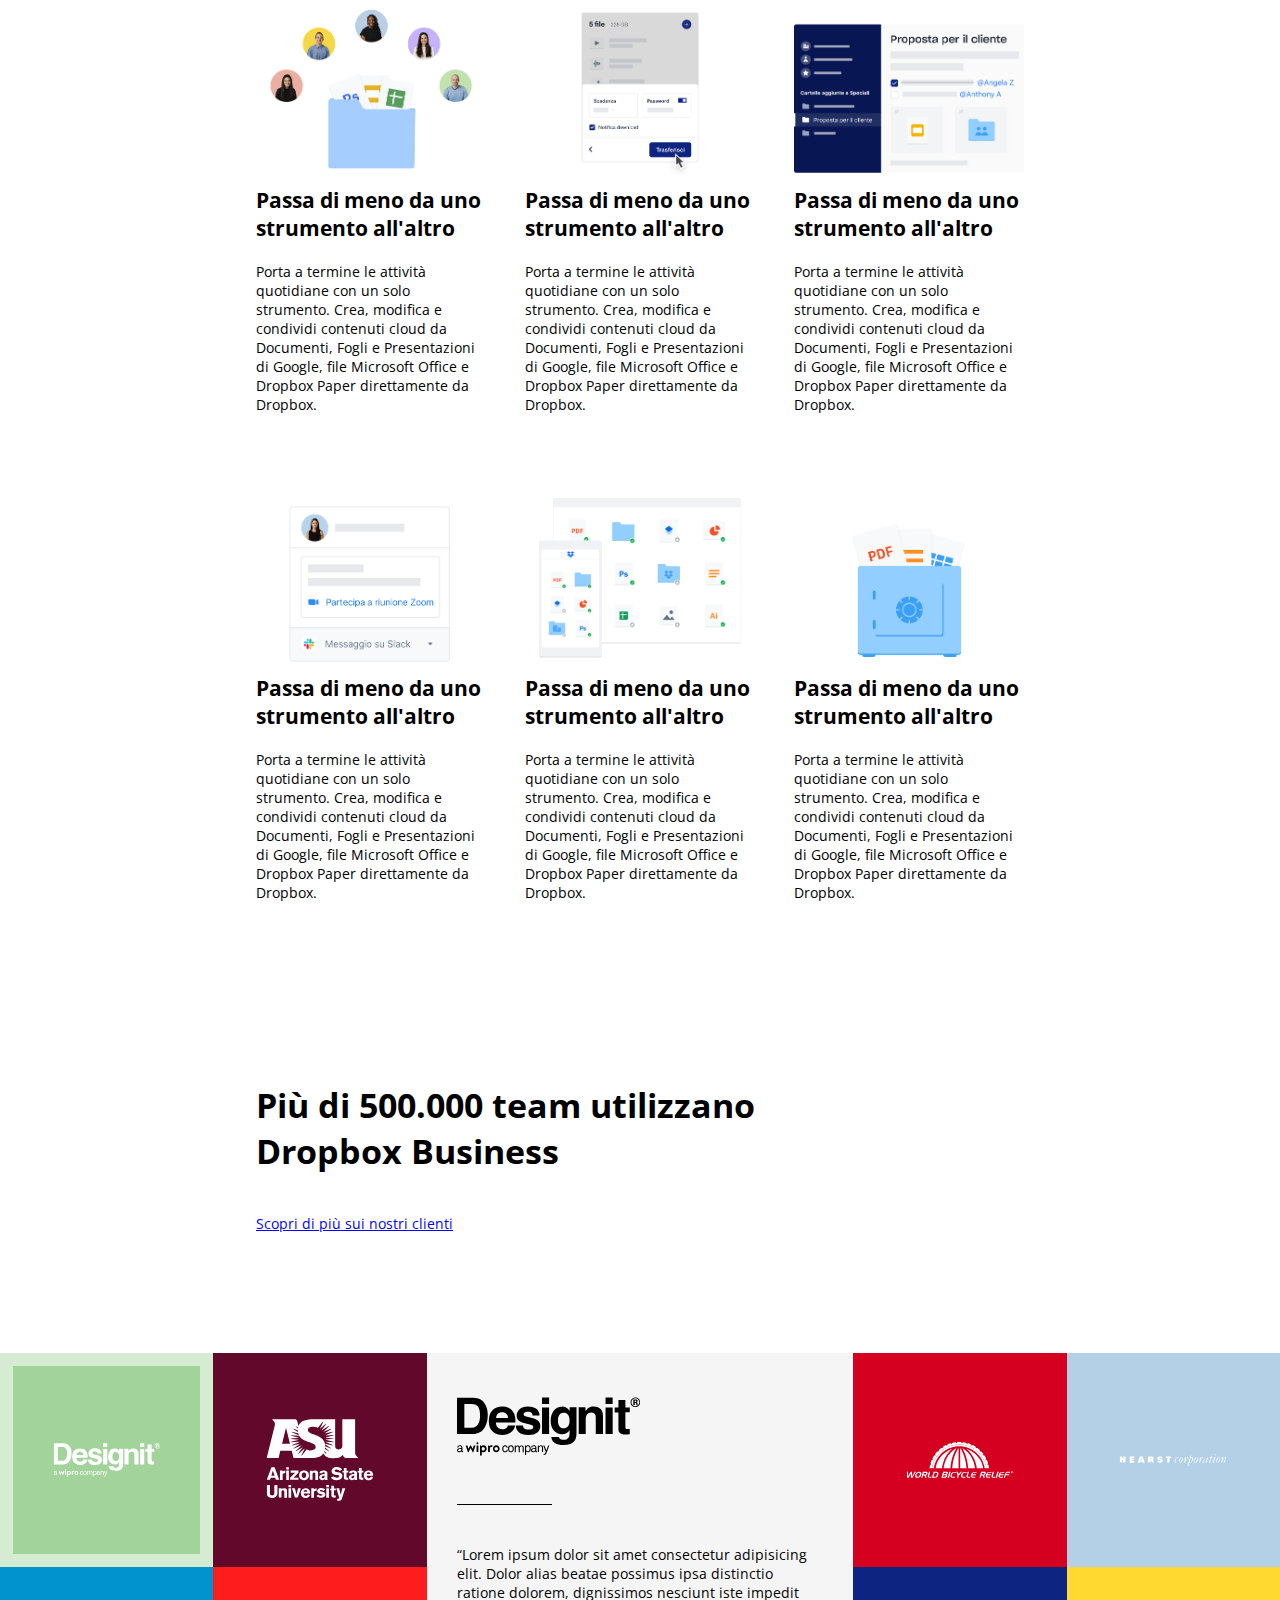
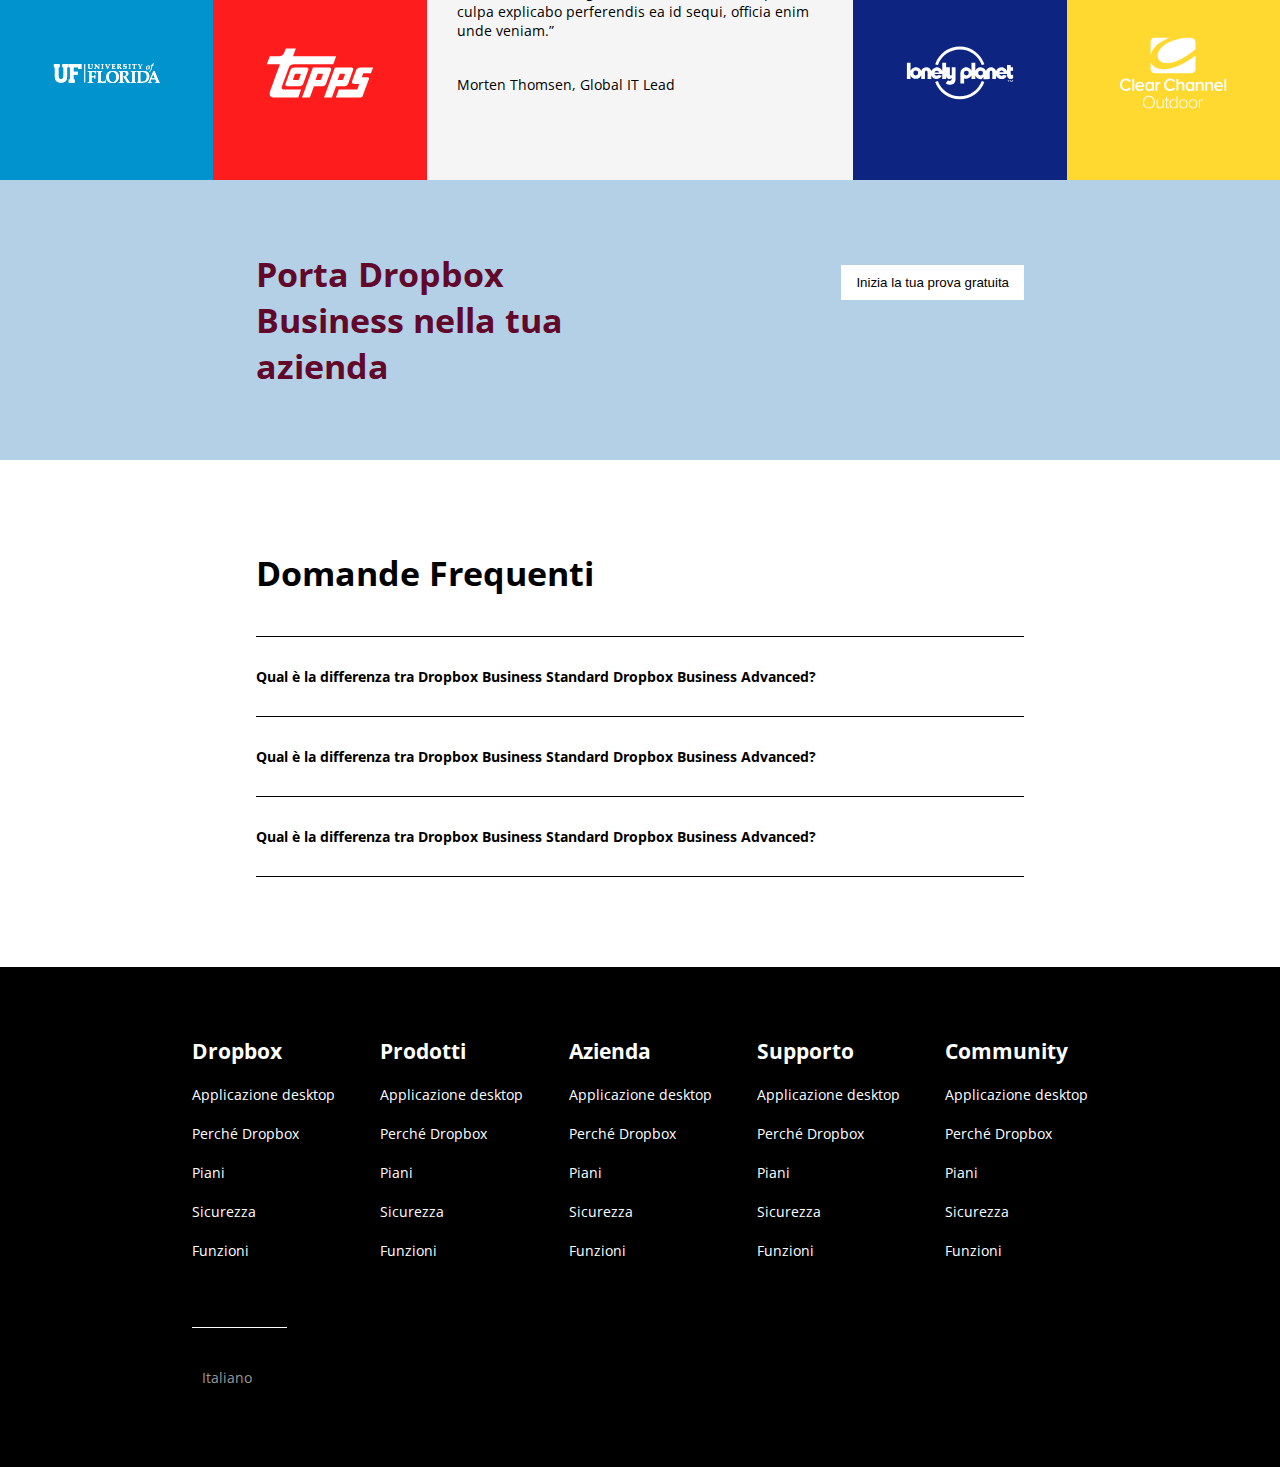
==== commit f15538a6: "buttons hover + active" ====
--- a/index.html
+++ b/index.html
@@ -32,13 +32,13 @@
             </div>
             <ul>
                 <li>
-                    <a href="#">Perché Dropbox</a>
+                    Perché Dropbox
                 </li>
                 <li>
-                    <a href="#">Funzioni</a>
+                    Funzioni
                 </li>
                 <li>
-                    <a href="#">Piani e prezzi</a>
+                    Piani e prezzi
                 </li>
 
             </ul>
@@ -48,16 +48,18 @@
         <nav>
             <ul>
                 <li>
-                    <a href="#">Supporto</a>
+                    Supporto
                 </li>
                 <li>
-                    <a href="#">Contatta l'ufficio vendite</a>
+                    Contatta l'ufficio vendite
                 </li>
-                <li>
-                    <a href="#">Accedi</a>
-                </li>
-
+          
             </ul>
+            <button class="hidden-bg">
+                <a href="#">
+                    Accedi
+                </a>
+            </button>
             <button>
                 <a href="#">
                     Inizia
--- a/css/style.css
+++ b/css/style.css
@@ -14,7 +14,6 @@
 a {
     text-decoration: none;
     color: inherit;
-    /* font-size: 16px; */
 }
 
 ul {
@@ -34,6 +33,15 @@
     color: #ffffff;
     background-color: #0061ff;
     margin-bottom: 30px;
+}
+
+button:hover {
+    filter: opacity(.7);
+}
+
+button:active {
+    filter: none;
+    box-shadow: inset 0 0 3px 1px #bbbbbb60;
 }
 
 button a {
@@ -121,7 +129,7 @@
     justify-content: space-between;
     align-items: center;
     height: 70px;
-    padding: 10px;
+    padding: 0 1%;
     border-bottom: solid 1px rgb(199, 193, 193);
     position: fixed;
     background-color: #ffffff;
@@ -132,26 +140,38 @@
     header nav {
         display: flex;
         align-items: center;
+        height: 100%;
+    }
+
+    header nav button.hidden-bg {
+        background-color: inherit;
+        color: inherit;
+    }
+
+    header nav button.hidden-bg:hover {
+        background-color:#8fc1ee;
+        color: #ffffff;
     }
 
     header nav button {
         margin-bottom: 0;
     }
 
-        header nav button a {
-            padding: 5px 15px;
-        }
-
     header nav .img {
         margin-right: 20px;
     }
 
     header nav ul {
         display: flex;
+        align-items: center;
+        height: 100%;
     }
 
         header nav ul li {
+            display: flex;
+            align-items: center;
             margin: 0 20px;
+            height: 100%;
         }
 
     /* JUMBOTRON */
@@ -342,6 +362,7 @@
                     border: none;
                     padding: 10% 0;
                     text-align: center;
+                    cursor: pointer;
                 }
 
                     /* CLasse di selezione quadrato */
